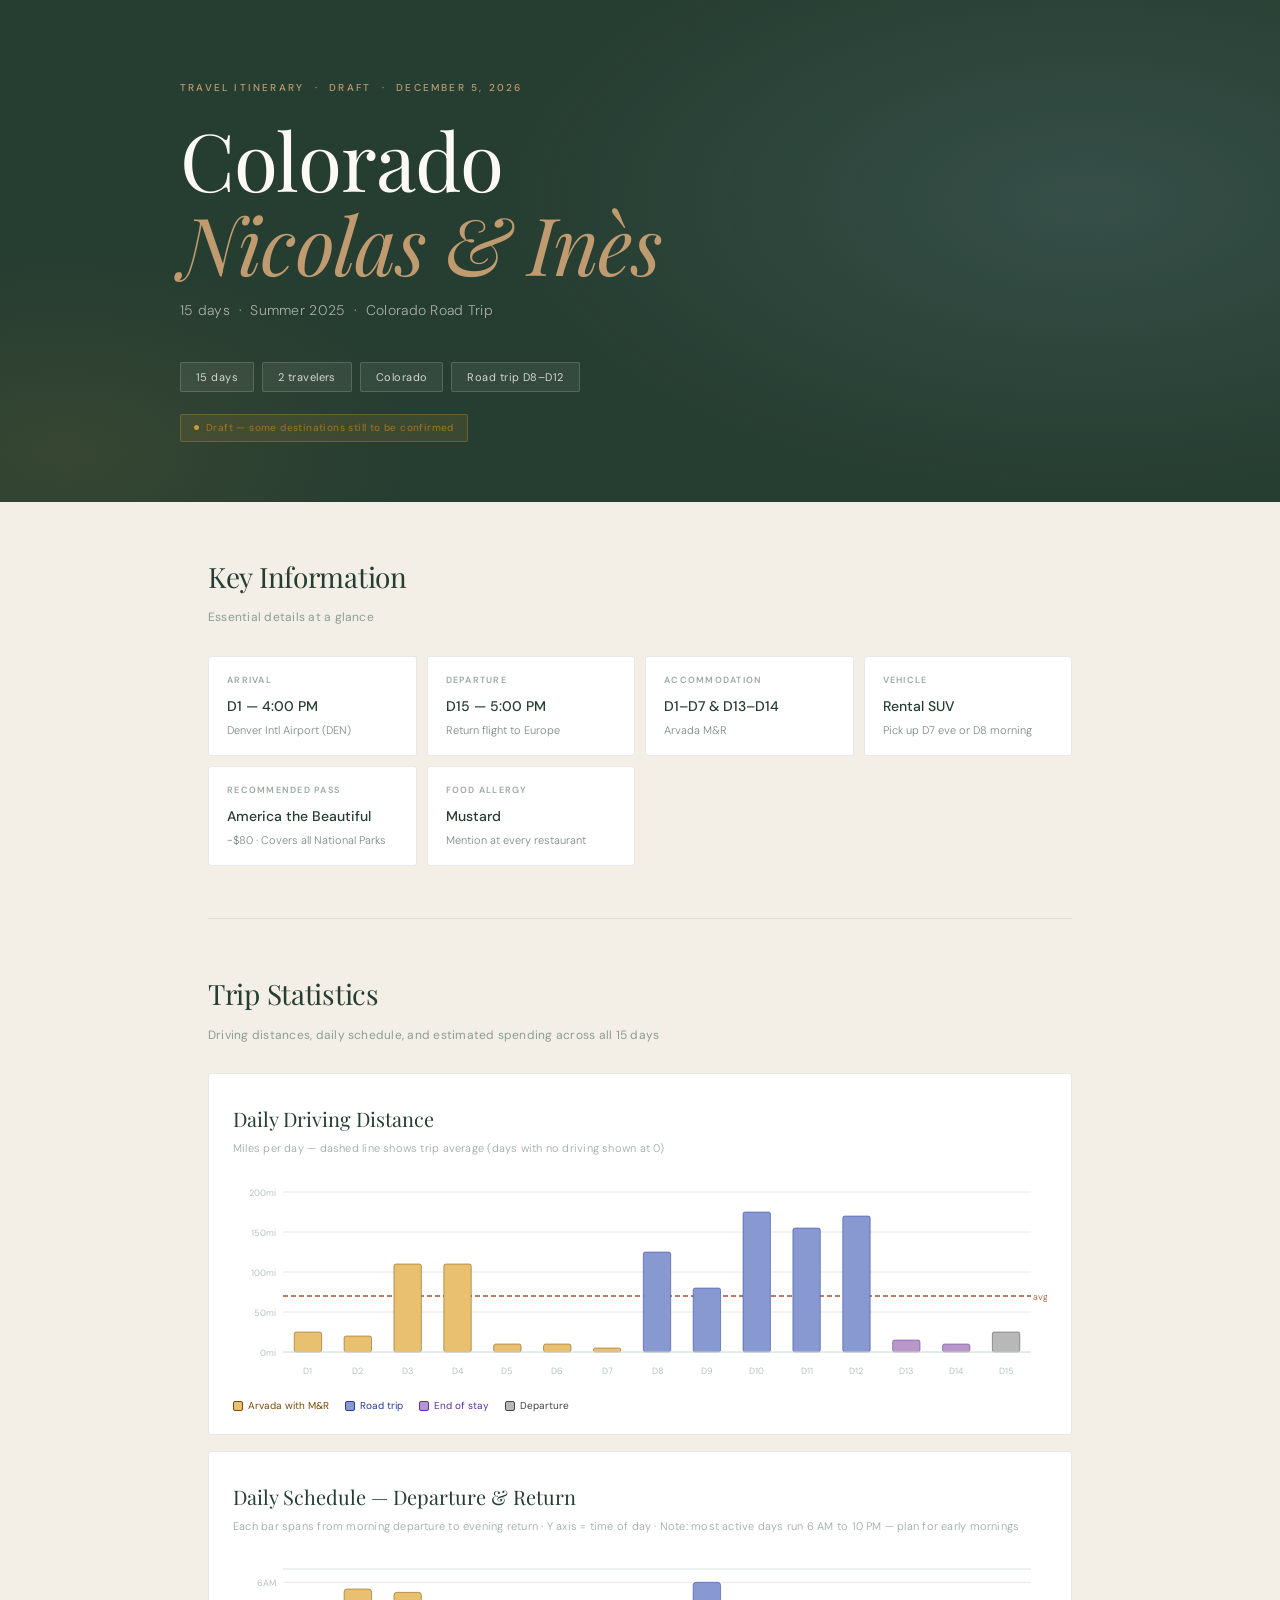
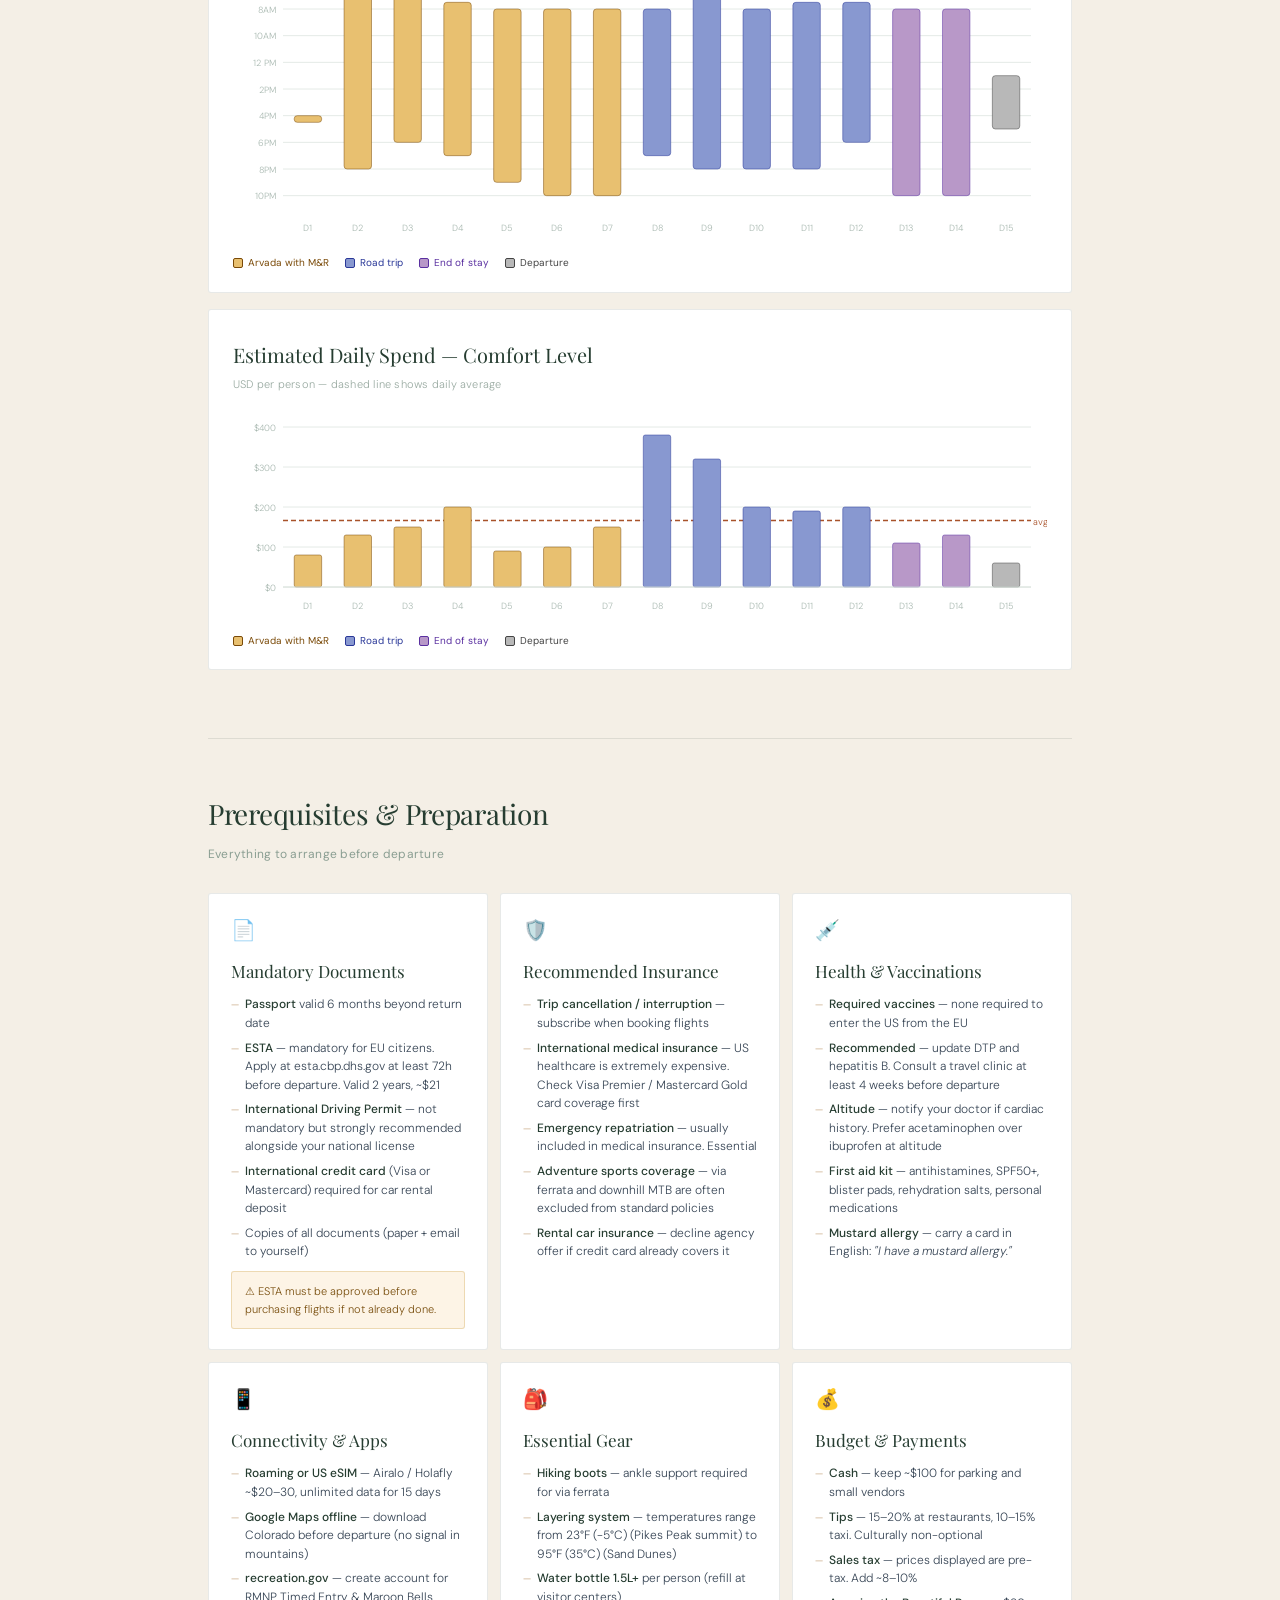
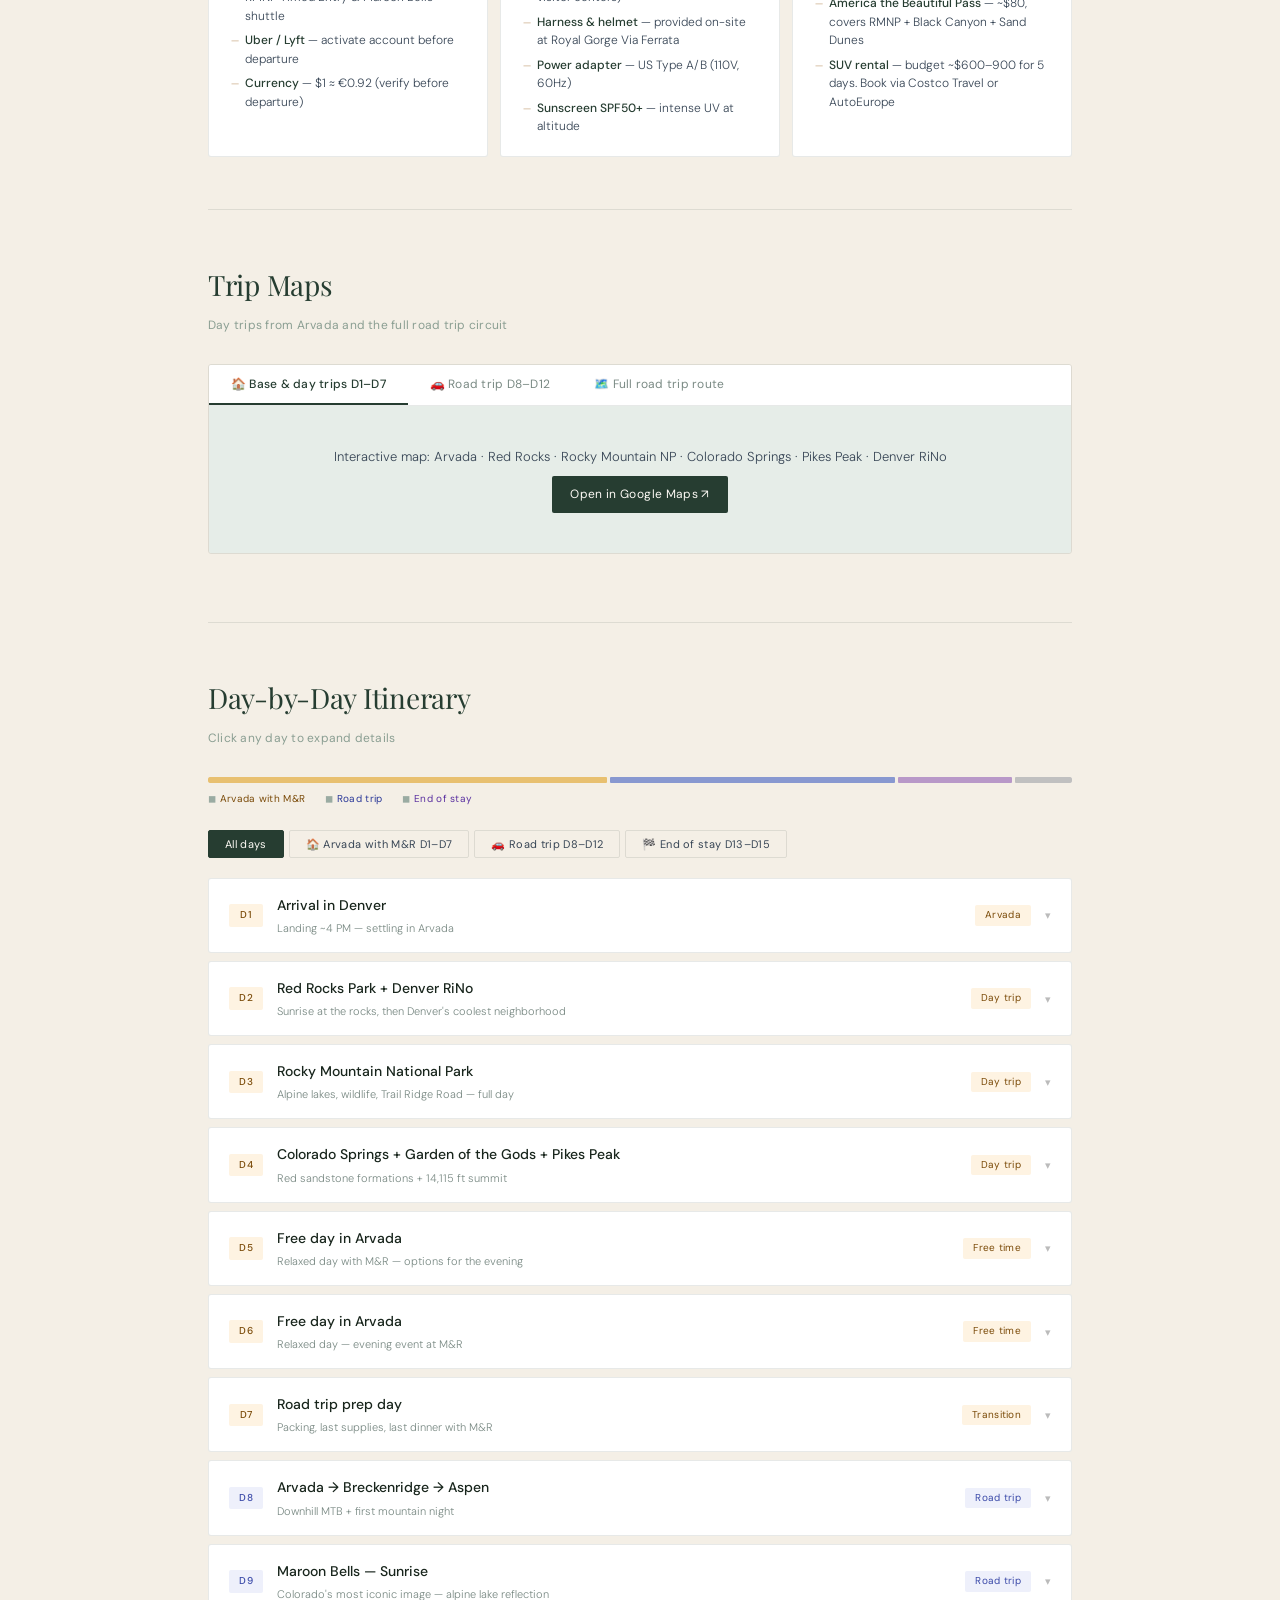
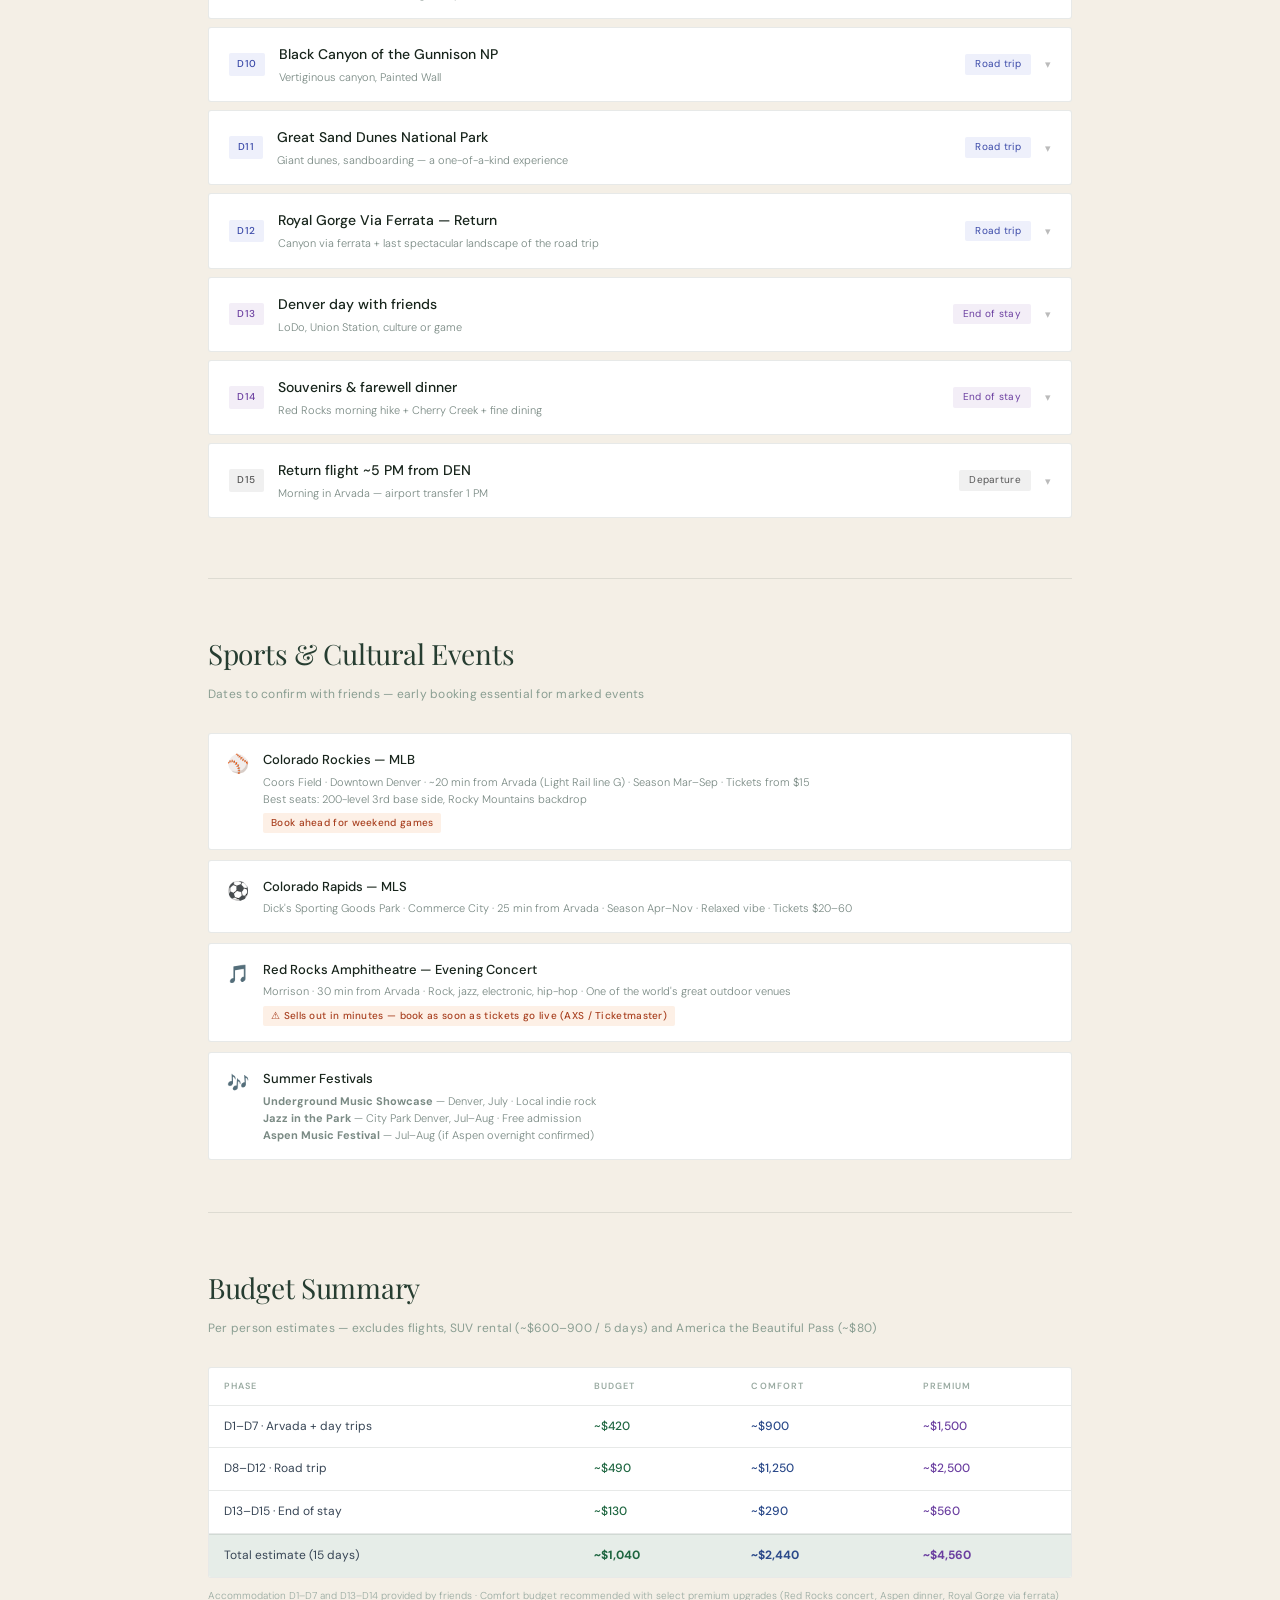
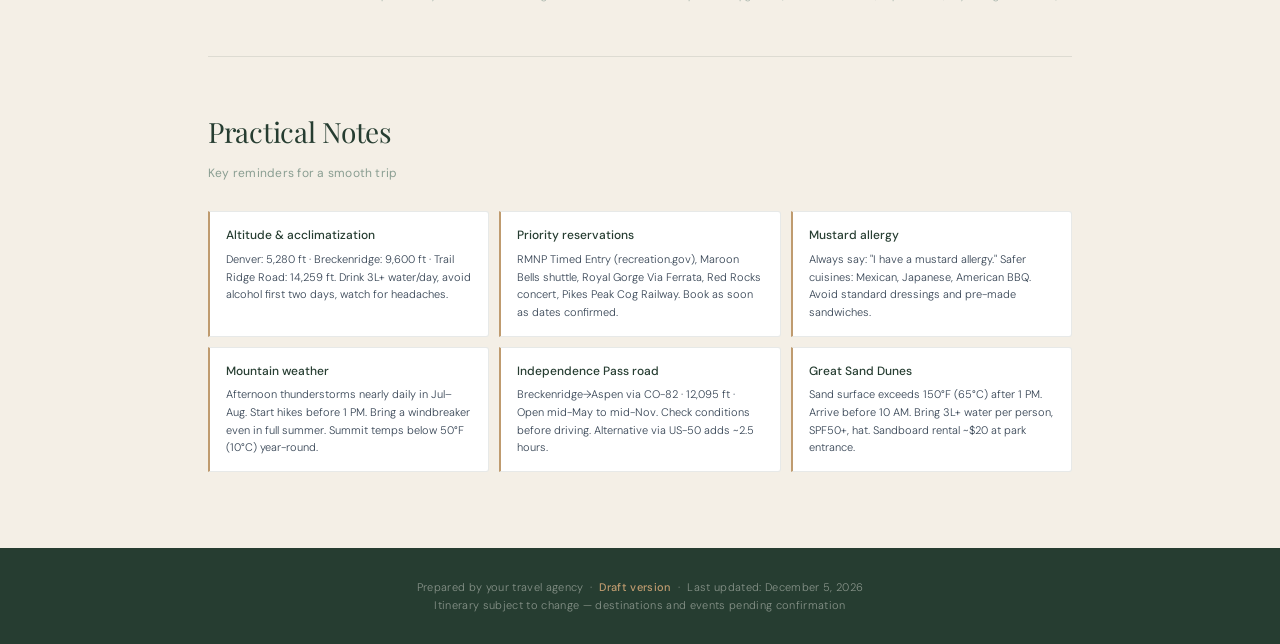
==== index.html @ 84cba931 "Add files via upload" ====
<!DOCTYPE html>
<html lang="en">
<head>
<meta charset="UTF-8">
<meta name="viewport" content="width=device-width, initial-scale=1.0">
<title>Colorado — Nicolas & Inès · Summer 2025</title>
<link href="https://fonts.googleapis.com/css2?family=Playfair+Display:ital,wght@0,400;0,600;1,400&family=DM+Sans:wght@300;400;500&display=swap" rel="stylesheet">
<style>
:root{
  --sand:#F4EFE6; --clay:#BF9B6F; --rust:#A8522A; --pine:#263D31;
  --pine-light:#3A5C4A; --slate:#374555; --snow:#FDFAF5; --ink:#18251C;
  --mist:#E6EDE8; --gold:#C8983A; --card:#FFFFFF; --border:rgba(38,61,49,0.11);
  --font-display:'Playfair Display',serif;
  --font-body:'DM Sans',sans-serif;
}
*,*::before,*::after{box-sizing:border-box;margin:0;padding:0}
body{font-family:var(--font-body);background:var(--sand);color:var(--ink);font-size:15px;line-height:1.65;font-weight:300}

/* ── HERO ── */
.hero{background:var(--pine);color:var(--snow);padding:80px 40px 60px;position:relative;overflow:hidden}
.hero::before{content:'';position:absolute;inset:0;
  background:radial-gradient(ellipse 70% 90% at 85% 40%,rgba(143,180,200,.15) 0%,transparent 65%),
             radial-gradient(ellipse 50% 70% at 5% 90%,rgba(200,152,58,.10) 0%,transparent 55%)}
.hero-inner{position:relative;max-width:920px;margin:0 auto}
.hero-eyebrow{font-family:var(--font-body);font-size:10px;font-weight:500;letter-spacing:.22em;text-transform:uppercase;color:var(--clay);margin-bottom:20px}
.hero h1{font-family:var(--font-display);font-size:clamp(44px,7vw,80px);font-weight:300;line-height:1.05;margin-bottom:14px;letter-spacing:-.01em}
.hero h1 em{font-style:italic;color:var(--clay)}
.hero-sub{font-family:var(--font-body);font-size:14px;font-weight:300;color:rgba(253,250,245,.6);max-width:440px;margin-bottom:40px;letter-spacing:.02em}
.hero-chips{display:flex;flex-wrap:wrap;gap:8px}
.chip{background:rgba(253,250,245,.07);border:1px solid rgba(253,250,245,.16);color:rgba(253,250,245,.8);padding:5px 15px;border-radius:2px;font-size:11px;font-weight:400;letter-spacing:.04em}
.chip.accent{background:rgba(200,152,58,.2);border-color:rgba(200,152,58,.38);color:var(--gold)}
.status-badge{display:inline-flex;align-items:center;gap:7px;background:rgba(200,152,58,.13);border:1px solid rgba(200,152,58,.3);color:#9A7020;font-size:10px;padding:5px 13px;border-radius:2px;margin-top:22px;font-weight:500;letter-spacing:.04em}
.status-dot{width:5px;height:5px;border-radius:50%;background:var(--gold)}

/* ── LAYOUT ── */
.container{max-width:920px;margin:0 auto;padding:0 28px}
.section{padding:52px 0}
.section+.section{border-top:1px solid var(--border)}
.section-title{font-family:var(--font-display);font-size:28px;font-weight:400;color:var(--pine);margin-bottom:8px;letter-spacing:-.01em}
.section-lead{font-size:12px;font-weight:400;color:#8A9E92;margin-bottom:28px;letter-spacing:.02em}

/* ── KEY INFO ── */
.info-cards{display:grid;grid-template-columns:repeat(auto-fit,minmax(200px,1fr));gap:10px}
.ic{background:var(--card);border:1px solid var(--border);border-radius:3px;padding:16px 18px}
.ic-label{font-size:9px;font-weight:600;text-transform:uppercase;letter-spacing:.14em;color:#9AABA2;margin-bottom:7px}
.ic-val{font-size:14px;font-weight:500;color:var(--pine);font-family:var(--font-body)}
.ic-sub{font-size:11px;font-weight:300;color:#7A8A84;margin-top:3px}

/* ── CHART CARDS ── */
.chart-card{background:var(--card);border:1px solid var(--border);border-radius:3px;padding:28px 24px 20px;margin-bottom:16px}
.chart-title{font-family:var(--font-display);font-size:20px;font-weight:400;color:var(--pine);margin-bottom:4px}
.chart-sub{font-size:11px;font-weight:300;color:#9AABA2;margin-bottom:20px;letter-spacing:.02em}
.chart-wrap{width:100%;overflow:visible}
svg text{font-family:var(--font-body)}

/* ── PREREQS ── */
.prereq-grid{display:grid;grid-template-columns:repeat(auto-fit,minmax(260px,1fr));gap:12px}
.prereq-card{background:var(--card);border:1px solid var(--border);border-radius:3px;padding:20px 22px}
.prereq-icon{font-size:20px;margin-bottom:10px;display:block}
.prereq-title{font-family:var(--font-display);font-size:17px;font-weight:400;color:var(--pine);margin-bottom:10px}
.prereq-list{list-style:none;display:flex;flex-direction:column;gap:6px}
.prereq-list li{font-size:12px;font-weight:300;color:var(--slate);line-height:1.55;padding-left:14px;position:relative}
.prereq-list li::before{content:'—';position:absolute;left:0;color:var(--clay);font-size:10px;top:2px}
.prereq-list li strong{color:var(--pine);font-weight:500}
.prereq-alert{background:#FDF4E6;border:1px solid rgba(200,152,58,.3);border-radius:3px;padding:10px 13px;font-size:11px;font-weight:300;color:#7A5010;margin-top:10px}

/* ── MAP SECTION ── */
.map-tabs{display:flex;border-bottom:1px solid var(--border);background:var(--card)}
.map-tab{padding:11px 22px;font-size:12px;font-family:var(--font-body);font-weight:400;cursor:pointer;border:none;background:transparent;color:#7A8A84;border-bottom:2px solid transparent;transition:all .18s;letter-spacing:.02em}
.map-tab.active{color:var(--pine);font-weight:500;border-bottom-color:var(--pine)}
.map-section-wrap{border:1px solid var(--border);border-radius:3px;overflow:hidden}
.map-section-wrap iframe{width:100%;height:460px;border:0;display:block}
.map-fallback{padding:40px;text-align:center;background:var(--mist);font-size:13px;color:#8A9E92}
.map-btn{display:inline-flex;align-items:center;gap:7px;margin-top:14px;padding:9px 18px;background:var(--pine);color:var(--snow);border-radius:2px;font-size:12px;font-weight:400;text-decoration:none;font-family:var(--font-body);letter-spacing:.03em;transition:background .18s}
.map-btn:hover{background:var(--pine-light)}

/* ── TIMELINE STRIP ── */
.timeline-strip{display:flex;gap:3px;height:6px;border-radius:2px;overflow:hidden;margin-bottom:8px}
.ts-seg{height:100%;border-radius:1px}
.strip-legend{display:flex;gap:20px;font-size:10px;font-weight:400;color:#9AABA2;margin-bottom:22px;flex-wrap:wrap;letter-spacing:.03em}

/* ── PHASE FILTER TABS ── */
.phase-tabs{display:flex;gap:5px;flex-wrap:wrap;margin-bottom:20px}
.pt{padding:6px 16px;border-radius:2px;border:1px solid var(--border);background:transparent;color:var(--slate);font-size:11px;font-weight:400;font-family:var(--font-body);cursor:pointer;transition:all .18s;letter-spacing:.03em}
.pt:hover{background:var(--mist)}
.pt.active{background:var(--pine);color:var(--snow);border-color:var(--pine)}

/* ── DAY CARDS ── */
.day-card{background:var(--card);border:1px solid var(--border);border-radius:3px;margin-bottom:8px;overflow:hidden;transition:box-shadow .18s}
.day-card:hover{box-shadow:0 3px 18px rgba(38,61,49,.07)}
.day-header{display:flex;align-items:center;gap:14px;padding:15px 20px;cursor:pointer;user-select:none}
.day-num{min-width:34px;text-align:center;font-size:10px;font-weight:500;padding:3px 8px;border-radius:2px;letter-spacing:.05em;font-family:var(--font-body)}
.phase-arvada .day-num{background:#FEF3E2;color:#7A4A08}
.phase-rt .day-num{background:#EEF0FB;color:#3A49A8}
.phase-fin .day-num{background:#F3EEF7;color:#6B3FA0}
.phase-dep .day-num{background:#F0F0F0;color:#555}
.day-title-col{flex:1}
.day-title{font-size:14px;font-weight:500;color:var(--ink);font-family:var(--font-body)}
.day-subtitle{font-size:11px;font-weight:300;color:#7A8A84;margin-top:2px}
.day-tag{font-size:10px;font-weight:400;padding:2px 10px;border-radius:2px;white-space:nowrap;letter-spacing:.03em}
.phase-arvada .day-tag{background:#FEF3E2;color:#7A4A08}
.phase-rt .day-tag{background:#EEF0FB;color:#3A49A8}
.phase-fin .day-tag{background:#F3EEF7;color:#6B3FA0}
.phase-dep .day-tag{background:#F0F0F0;color:#555}
.chev{font-size:11px;color:#bbb;transition:transform .2s;flex-shrink:0}
.chev.open{transform:rotate(180deg)}
.day-body{display:none;padding:0 20px 20px}
.day-body.open{display:block}
.divider{height:1px;background:var(--border);margin-bottom:18px}
.slabel{font-size:9px;font-weight:600;text-transform:uppercase;letter-spacing:.14em;color:#9AABA2;margin:16px 0 7px}
.place-photo{width:100%;height:200px;object-fit:cover;border-radius:2px;margin-bottom:4px;display:block}
.photo-credit{font-size:10px;color:#b8c4bc;margin-bottom:14px;text-align:right;font-weight:300}
.tl{display:flex;flex-direction:column;gap:7px}
.tl-item{display:flex;gap:11px;align-items:flex-start}
.tl-time{font-size:11px;font-weight:400;color:#9AABA2;min-width:52px;padding-top:2px;font-variant-numeric:tabular-nums}
.tl-dot{width:5px;height:5px;border-radius:50%;background:var(--clay);margin-top:7px;flex-shrink:0}
.tl-text{font-size:13px;font-weight:300;color:var(--ink);line-height:1.55}
.magic{color:var(--rust);font-weight:500}
.info-block{background:var(--mist);border-radius:2px;padding:11px 14px;font-size:12px;font-weight:300;color:var(--slate);line-height:1.6}
.budget-grid{display:grid;grid-template-columns:repeat(3,1fr);gap:8px}
.bc{border-radius:2px;padding:9px 12px}
.bc .bl{font-size:9px;font-weight:600;text-transform:uppercase;letter-spacing:.1em;margin-bottom:4px}
.bc .ba{font-size:15px;font-weight:500;font-family:var(--font-body)}
.b-min{background:#EBF5ED;color:#1E6640}
.b-conf{background:#E8EEF8;color:#2B4A8A}
.b-prem{background:#F3EEF7;color:#6B3FA0}
.b-note{font-size:10px;font-weight:300;color:#9AABA2;margin-top:7px}
.map-btn-small{display:inline-flex;align-items:center;gap:6px;padding:6px 13px;background:var(--pine);color:var(--snow);border-radius:2px;font-size:11px;font-weight:400;text-decoration:none;font-family:var(--font-body);letter-spacing:.02em}

/* ── EVENTS ── */
.event-list{display:flex;flex-direction:column;gap:10px}
.ev{background:var(--card);border:1px solid var(--border);border-radius:3px;padding:15px 18px;display:flex;gap:14px}
.ev-icon{font-size:18px;flex-shrink:0;margin-top:1px}
.ev-title{font-size:13px;font-weight:500;color:var(--ink)}
.ev-detail{font-size:11px;font-weight:300;color:#7A8A84;margin-top:3px;line-height:1.55}
.ev-resa{display:inline-block;font-size:10px;background:#FDF0E6;color:#A84020;padding:2px 8px;border-radius:2px;margin-top:5px;font-weight:500;letter-spacing:.03em}

/* ── BUDGET TABLE ── */
.budget-table{width:100%;border-collapse:collapse}
.budget-table th,.budget-table td{padding:11px 15px;text-align:left;font-size:12px}
.budget-table th{font-weight:600;font-size:9px;text-transform:uppercase;letter-spacing:.12em;color:#9AABA2;border-bottom:1px solid var(--border)}
.budget-table tr+tr td{border-top:1px solid var(--border)}
.budget-table td:first-child{color:var(--slate);font-weight:400}
.bmin-cell{color:#1E6640;font-weight:500}
.bconf-cell{color:#2B4A8A;font-weight:500}
.bprem-cell{color:#6B3FA0;font-weight:500}
.total-row td{background:var(--mist);font-weight:500;border-top:2px solid var(--border)!important}

/* ── NOTES ── */
.note-grid{display:grid;grid-template-columns:repeat(auto-fit,minmax(240px,1fr));gap:10px}
.note-card{background:var(--card);border:1px solid var(--border);border-left:2px solid var(--clay);border-radius:0 3px 3px 0;padding:14px 16px}
.note-title{font-size:12px;font-weight:500;color:var(--pine);margin-bottom:5px;font-family:var(--font-body)}
.note-text{font-size:11px;font-weight:300;color:var(--slate);line-height:1.6}

/* ── FOOTER ── */
.footer{background:var(--pine);color:rgba(253,250,245,.45);text-align:center;padding:30px 24px;font-size:11px;font-weight:300;margin-top:24px;letter-spacing:.03em}
.footer strong{color:var(--clay);font-weight:500}

/* ── TOOLTIP ── */
.tt{position:fixed;background:var(--ink);color:var(--snow);font-size:11px;font-family:var(--font-body);font-weight:300;padding:6px 10px;border-radius:3px;pointer-events:none;opacity:0;transition:opacity .15s;z-index:999;max-width:200px;line-height:1.4}

@media(max-width:620px){
  .hero{padding:52px 20px 44px}
  .budget-grid{grid-template-columns:1fr 1fr}
  .day-tag{display:none}
  .hero h1{font-size:42px}
}
</style>
</head>
<body>
<div class="tt" id="tt"></div>

<!-- HERO -->
<div class="hero">
  <div class="hero-inner">
    <div class="hero-eyebrow">Travel Itinerary &nbsp;·&nbsp; Draft &nbsp;·&nbsp; <span id="today-date"></span></div>
    <h1>Colorado<br><em>Nicolas & Inès</em></h1>
    <div class="hero-sub">15 days &nbsp;·&nbsp; Summer 2025 &nbsp;·&nbsp; Colorado Road Trip</div>
    <div class="hero-chips">
      <span class="chip">15 days</span>
      <span class="chip">2 travelers</span>
      <span class="chip">Colorado</span>
      <span class="chip">Road trip D8–D12</span>
    </div>
    <div class="status-badge"><span class="status-dot"></span>Draft — some destinations still to be confirmed</div>
  </div>
</div>

<div class="container">

<!-- KEY INFO -->
<div class="section">
  <div class="section-title">Key Information</div>
  <div class="section-lead">Essential details at a glance</div>
  <div class="info-cards">
    <div class="ic"><div class="ic-label">Arrival</div><div class="ic-val">D1 — 4:00 PM</div><div class="ic-sub">Denver Intl Airport (DEN)</div></div>
    <div class="ic"><div class="ic-label">Departure</div><div class="ic-val">D15 — 5:00 PM</div><div class="ic-sub">Return flight to Europe</div></div>
    <div class="ic"><div class="ic-label">Accommodation</div><div class="ic-val">D1–D7 & D13–D14</div><div class="ic-sub">Arvada M&R</div></div>
    <div class="ic"><div class="ic-label">Vehicle</div><div class="ic-val">Rental SUV</div><div class="ic-sub">Pick up D7 eve or D8 morning</div></div>
    <div class="ic"><div class="ic-label">Recommended pass</div><div class="ic-val">America the Beautiful</div><div class="ic-sub">~$80 · Covers all National Parks</div></div>
    <div class="ic"><div class="ic-label">Food allergy</div><div class="ic-val">Mustard</div><div class="ic-sub">Mention at every restaurant</div></div>
  </div>
</div>

<!-- STATISTICS -->
<div class="section">
  <div class="section-title">Trip Statistics</div>
  <div class="section-lead">Driving distances, daily schedule, and estimated spending across all 15 days</div>

  <!-- Chart 1: Driving Distance -->
  <div class="chart-card">
    <div class="chart-title">Daily Driving Distance</div>
    <div class="chart-sub">Miles per day — dashed line shows trip average (days with no driving shown at 0)</div>
    <div class="chart-wrap"><svg id="svg-miles" width="100%" style="display:block"></svg></div>
  </div>

  <!-- Chart 2: Day Schedule (Gantt) -->
  <div class="chart-card">
    <div class="chart-title">Daily Schedule — Departure & Return</div>
    <div class="chart-sub">Each bar spans from morning departure to evening return · Y axis = time of day · Note: most active days run 6 AM to 10 PM — plan for early mornings</div>
    <div class="chart-wrap"><svg id="svg-times" width="100%" style="display:block"></svg></div>
  </div>

  <!-- Chart 3: Daily Budget -->
  <div class="chart-card">
    <div class="chart-title">Estimated Daily Spend — Comfort Level</div>
    <div class="chart-sub">USD per person — dashed line shows daily average</div>
    <div class="chart-wrap"><svg id="svg-budget" width="100%" style="display:block"></svg></div>
  </div>

</div>

<!-- PREREQUISITES -->
<div class="section">
  <div class="section-title">Prerequisites & Preparation</div>
  <div class="section-lead">Everything to arrange before departure</div>
  <div class="prereq-grid">
    <div class="prereq-card">
      <span class="prereq-icon">📄</span>
      <div class="prereq-title">Mandatory Documents</div>
      <ul class="prereq-list">
        <li><strong>Passport</strong> valid 6 months beyond return date</li>
        <li><strong>ESTA</strong> — mandatory for EU citizens. Apply at esta.cbp.dhs.gov at least 72h before departure. Valid 2 years, ~$21</li>
        <li><strong>International Driving Permit</strong> — not mandatory but strongly recommended alongside your national license</li>
        <li><strong>International credit card</strong> (Visa or Mastercard) required for car rental deposit</li>
        <li>Copies of all documents (paper + email to yourself)</li>
      </ul>
      <div class="prereq-alert">⚠ ESTA must be approved before purchasing flights if not already done.</div>
    </div>
    <div class="prereq-card">
      <span class="prereq-icon">🛡️</span>
      <div class="prereq-title">Recommended Insurance</div>
      <ul class="prereq-list">
        <li><strong>Trip cancellation / interruption</strong> — subscribe when booking flights</li>
        <li><strong>International medical insurance</strong> — US healthcare is extremely expensive. Check Visa Premier / Mastercard Gold card coverage first</li>
        <li><strong>Emergency repatriation</strong> — usually included in medical insurance. Essential</li>
        <li><strong>Adventure sports coverage</strong> — via ferrata and downhill MTB are often excluded from standard policies</li>
        <li><strong>Rental car insurance</strong> — decline agency offer if credit card already covers it</li>
      </ul>
    </div>
    <div class="prereq-card">
      <span class="prereq-icon">💉</span>
      <div class="prereq-title">Health & Vaccinations</div>
      <ul class="prereq-list">
        <li><strong>Required vaccines</strong> — none required to enter the US from the EU</li>
        <li><strong>Recommended</strong> — update DTP and hepatitis B. Consult a travel clinic at least 4 weeks before departure</li>
        <li><strong>Altitude</strong> — notify your doctor if cardiac history. Prefer acetaminophen over ibuprofen at altitude</li>
        <li><strong>First aid kit</strong> — antihistamines, SPF50+, blister pads, rehydration salts, personal medications</li>
        <li><strong>Mustard allergy</strong> — carry a card in English: <em>"I have a mustard allergy."</em></li>
      </ul>
    </div>
    <div class="prereq-card">
      <span class="prereq-icon">📱</span>
      <div class="prereq-title">Connectivity & Apps</div>
      <ul class="prereq-list">
        <li><strong>Roaming or US eSIM</strong> — Airalo / Holafly ~$20–30, unlimited data for 15 days</li>
        <li><strong>Google Maps offline</strong> — download Colorado before departure (no signal in mountains)</li>
        <li><strong>recreation.gov</strong> — create account for RMNP Timed Entry & Maroon Bells shuttle</li>
        <li><strong>Uber / Lyft</strong> — activate account before departure</li>
        <li><strong>Currency</strong> — $1 ≈ €0.92 (verify before departure)</li>
      </ul>
    </div>
    <div class="prereq-card">
      <span class="prereq-icon">🎒</span>
      <div class="prereq-title">Essential Gear</div>
      <ul class="prereq-list">
        <li><strong>Hiking boots</strong> — ankle support required for via ferrata</li>
        <li><strong>Layering system</strong> — temperatures range from 23°F (-5°C) (Pikes Peak summit) to 95°F (35°C) (Sand Dunes)</li>
        <li><strong>Water bottle 1.5L+</strong> per person (refill at visitor centers)</li>
        <li><strong>Harness & helmet</strong> — provided on-site at Royal Gorge Via Ferrata</li>
        <li><strong>Power adapter</strong> — US Type A/B (110V, 60Hz)</li>
        <li><strong>Sunscreen SPF50+</strong> — intense UV at altitude</li>
      </ul>
    </div>
    <div class="prereq-card">
      <span class="prereq-icon">💰</span>
      <div class="prereq-title">Budget & Payments</div>
      <ul class="prereq-list">
        <li><strong>Cash</strong> — keep ~$100 for parking and small vendors</li>
        <li><strong>Tips</strong> — 15–20% at restaurants, 10–15% taxi. Culturally non-optional</li>
        <li><strong>Sales tax</strong> — prices displayed are pre-tax. Add ~8–10%</li>
        <li><strong>America the Beautiful Pass</strong> — ~$80, covers RMNP + Black Canyon + Sand Dunes</li>
        <li><strong>SUV rental</strong> — budget ~$600–900 for 5 days. Book via Costco Travel or AutoEurope</li>
      </ul>
    </div>
  </div>
</div>

<!-- MAPS -->
<div class="section">
  <div class="section-title">Trip Maps</div>
  <div class="section-lead">Day trips from Arvada and the full road trip circuit</div>
  <div class="map-section-wrap" style="margin-bottom:16px;">
    <div class="map-tabs">
      <button class="map-tab active" onclick="switchMap('ex',this)">🏠 Base & day trips D1–D7</button>
      <button class="map-tab" onclick="switchMap('rt',this)">🚗 Road trip D8–D12</button>
      <button class="map-tab" onclick="switchMap('full',this)">🗺️ Full road trip route</button>
    </div>
    <div id="map-ex">
      <div class="map-fallback">
        <p style="margin-bottom:8px;font-size:13px;color:var(--slate)">Interactive map: Arvada · Red Rocks · Rocky Mountain NP · Colorado Springs · Pikes Peak · Denver RiNo</p>
        <a class="map-btn" style="margin-top:0" href="https://www.google.com/maps/dir/Arvada,+CO/Red+Rocks+Park+and+Amphitheatre,+Morrison,+CO/Rocky+Mountain+National+Park,+CO/Garden+of+the+Gods,+Colorado+Springs,+CO/Pikes+Peak,+CO/RiNo+Art+District,+Denver,+CO/@39.8,−105.5,9z" target="_blank" rel="noopener">Open in Google Maps ↗</a>
      </div>
    </div>
    <div id="map-rt" style="display:none;">
      <div class="map-fallback">
        <p style="margin-bottom:8px;font-size:13px;color:var(--slate)">Road trip circuit: Arvada → Breckenridge → Aspen (Maroon Bells) → Black Canyon (Montrose) → Great Sand Dunes (Alamosa) → Royal Gorge → Arvada</p>
        <a class="map-btn" style="margin-top:0" href="https://www.google.com/maps/dir/Arvada,+CO/Breckenridge,+CO/Aspen,+CO/Black+Canyon+of+the+Gunnison+National+Park,+CO/Great+Sand+Dunes+National+Park+and+Preserve,+CO/Royal+Gorge+Bridge+%26+Park,+Ca%C3%B1on+City,+CO/Arvada,+CO" target="_blank" rel="noopener">Open in Google Maps ↗</a>
      </div>
    </div>
    <div id="map-full" style="display:none;">
      <div class="map-fallback">
        <p style="margin-bottom:8px;font-size:13px;color:var(--slate)">Complete 15-day circuit: Arvada — Red Rocks — RMNP — Colorado Springs — Breckenridge — Aspen — Maroon Bells — Black Canyon — Great Sand Dunes — Royal Gorge — Arvada</p>
        <a class="map-btn" style="margin-top:0" href="https://www.google.com/maps/dir/Arvada,+CO/Breckenridge,+CO/Aspen,+CO/Black+Canyon+of+the+Gunnison+National+Park,+CO/Great+Sand+Dunes+National+Park+and+Preserve,+CO/Royal+Gorge+Bridge+%26+Park,+Ca%C3%B1on+City,+CO/Arvada,+CO" target="_blank" rel="noopener">Open full route in Google Maps ↗</a>
      </div>
    </div>
  </div>
</div>

<!-- DAY BY DAY -->
<div class="section">
  <div class="section-title">Day-by-Day Itinerary</div>
  <div class="section-lead">Click any day to expand details</div>
  <div class="timeline-strip">
    <div class="ts-seg" style="flex:7;background:#E8C070;"></div>
    <div class="ts-seg" style="flex:5;background:#8898D0;"></div>
    <div class="ts-seg" style="flex:2;background:#B898C8;"></div>
    <div class="ts-seg" style="flex:1;background:#C0C0C0;"></div>
  </div>
  <div class="strip-legend">
    <span>◼ <span style="color:#7A4A08;">Arvada with M&R</span></span>
    <span>◼ <span style="color:#2A3898;">Road trip</span></span>
    <span>◼ <span style="color:#5A30A0;">End of stay</span></span>
  </div>
  <div class="phase-tabs">
    <button class="pt active" onclick="filterDays('all',this)">All days</button>
    <button class="pt" onclick="filterDays('arvada',this)">🏠 Arvada with M&R D1–D7</button>
    <button class="pt" onclick="filterDays('rt',this)">🚗 Road trip D8–D12</button>
    <button class="pt" onclick="filterDays('fin',this)">🏁 End of stay D13–D15</button>
  </div>
  <div id="days-container"></div>
</div>

<!-- EVENTS -->
<div class="section">
  <div class="section-title">Sports & Cultural Events</div>
  <div class="section-lead">Dates to confirm with friends — early booking essential for marked events</div>
  <div class="event-list">
    <div class="ev"><div class="ev-icon">⚾</div><div><div class="ev-title">Colorado Rockies — MLB</div><div class="ev-detail">Coors Field · Downtown Denver · ~20 min from Arvada (Light Rail line G) · Season Mar–Sep · Tickets from $15<br>Best seats: 200-level 3rd base side, Rocky Mountains backdrop</div><span class="ev-resa">Book ahead for weekend games</span></div></div>
    <div class="ev"><div class="ev-icon">⚽</div><div><div class="ev-title">Colorado Rapids — MLS</div><div class="ev-detail">Dick's Sporting Goods Park · Commerce City · 25 min from Arvada · Season Apr–Nov · Relaxed vibe · Tickets $20–60</div></div></div>
    <div class="ev"><div class="ev-icon">🎵</div><div><div class="ev-title">Red Rocks Amphitheatre — Evening Concert</div><div class="ev-detail">Morrison · 30 min from Arvada · Rock, jazz, electronic, hip-hop · One of the world's great outdoor venues</div><span class="ev-resa">⚠ Sells out in minutes — book as soon as tickets go live (AXS / Ticketmaster)</span></div></div>
    <div class="ev"><div class="ev-icon">🎶</div><div><div class="ev-title">Summer Festivals</div><div class="ev-detail"><strong>Underground Music Showcase</strong> — Denver, July · Local indie rock<br><strong>Jazz in the Park</strong> — City Park Denver, Jul–Aug · Free admission<br><strong>Aspen Music Festival</strong> — Jul–Aug (if Aspen overnight confirmed)</div></div></div>
  </div>
</div>

<!-- BUDGET SUMMARY -->
<div class="section">
  <div class="section-title">Budget Summary</div>
  <div class="section-lead">Per person estimates — excludes flights, SUV rental (~$600–900 / 5 days) and America the Beautiful Pass (~$80)</div>
  <div style="background:var(--card);border:1px solid var(--border);border-radius:3px;overflow:hidden;">
    <table class="budget-table">
      <thead><tr><th>Phase</th><th>Budget</th><th>Comfort</th><th>Premium</th></tr></thead>
      <tbody>
        <tr><td>D1–D7 · Arvada + day trips</td><td class="bmin-cell">~$420</td><td class="bconf-cell">~$900</td><td class="bprem-cell">~$1,500</td></tr>
        <tr><td>D8–D12 · Road trip</td><td class="bmin-cell">~$490</td><td class="bconf-cell">~$1,250</td><td class="bprem-cell">~$2,500</td></tr>
        <tr><td>D13–D15 · End of stay</td><td class="bmin-cell">~$130</td><td class="bconf-cell">~$290</td><td class="bprem-cell">~$560</td></tr>
        <tr class="total-row"><td>Total estimate (15 days)</td><td class="bmin-cell"><strong>~$1,040</strong></td><td class="bconf-cell"><strong>~$2,440</strong></td><td class="bprem-cell"><strong>~$4,560</strong></td></tr>
      </tbody>
    </table>
  </div>
  <p style="font-size:10px;font-weight:300;color:#9AABA2;margin-top:10px;">Accommodation D1–D7 and D13–D14 provided by friends · Comfort budget recommended with select premium upgrades (Red Rocks concert, Aspen dinner, Royal Gorge via ferrata)</p>
</div>

<!-- PRACTICAL NOTES -->
<div class="section">
  <div class="section-title">Practical Notes</div>
  <div class="section-lead">Key reminders for a smooth trip</div>
  <div class="note-grid">
    <div class="note-card"><div class="note-title">Altitude & acclimatization</div><div class="note-text">Denver: 5,280 ft · Breckenridge: 9,600 ft · Trail Ridge Road: 14,259 ft. Drink 3L+ water/day, avoid alcohol first two days, watch for headaches.</div></div>
    <div class="note-card"><div class="note-title">Priority reservations</div><div class="note-text">RMNP Timed Entry (recreation.gov), Maroon Bells shuttle, Royal Gorge Via Ferrata, Red Rocks concert, Pikes Peak Cog Railway. Book as soon as dates confirmed.</div></div>
    <div class="note-card"><div class="note-title">Mustard allergy</div><div class="note-text">Always say: "I have a mustard allergy." Safer cuisines: Mexican, Japanese, American BBQ. Avoid standard dressings and pre-made sandwiches.</div></div>
    <div class="note-card"><div class="note-title">Mountain weather</div><div class="note-text">Afternoon thunderstorms nearly daily in Jul–Aug. Start hikes before 1 PM. Bring a windbreaker even in full summer. Summit temps below 50°F (10°C) year-round.</div></div>
    <div class="note-card"><div class="note-title">Independence Pass road</div><div class="note-text">Breckenridge→Aspen via CO-82 · 12,095 ft · Open mid-May to mid-Nov. Check conditions before driving. Alternative via US-50 adds ~2.5 hours.</div></note-text></div>
    <div class="note-card"><div class="note-title">Great Sand Dunes</div><div class="note-text">Sand surface exceeds 150°F (65°C) after 1 PM. Arrive before 10 AM. Bring 3L+ water per person, SPF50+, hat. Sandboard rental ~$20 at park entrance.</div></div>
  </div>
</div>

</div><!-- /container -->

<div class="footer">
  Prepared by your travel agency &nbsp;·&nbsp; <strong>Draft version</strong> &nbsp;·&nbsp; Last updated: <span id="footer-date"></span><br>
  Itinerary subject to change — destinations and events pending confirmation
</div>

<script>
// ── DATES ──
const now = new Date();
const ds = now.toLocaleDateString('en-US',{month:'long',day:'numeric',year:'numeric'});
document.getElementById('today-date').textContent = ds;
document.getElementById('footer-date').textContent = ds;

// ── MAP TABS ──
function switchMap(w,btn){
  document.querySelectorAll('.map-tab').forEach(b=>b.classList.remove('active'));
  btn.classList.add('active');
  document.getElementById('map-ex').style.display   = w==='ex'  ?'block':'none';
  document.getElementById('map-rt').style.display   = w==='rt'  ?'block':'none';
  document.getElementById('map-full').style.display = w==='full'?'block':'none';
}

// ── TOOLTIP ──
const tt = document.getElementById('tt');
function showTip(e,txt){tt.textContent=txt;tt.style.opacity='1';moveTip(e)}
function moveTip(e){tt.style.left=(e.clientX+14)+'px';tt.style.top=(e.clientY-34)+'px'}
function hideTip(){tt.style.opacity='0'}

// ── CHART DATA ──
const DAYS  = ['D1','D2','D3','D4','D5','D6','D7','D8','D9','D10','D11','D12','D13','D14','D15'];
const PHASE = ['arvada','arvada','arvada','arvada','arvada','arvada','arvada','rt','rt','rt','rt','rt','fin','fin','dep'];
const MILES = [25,20,110,110,10,10,5,125,80,175,155,170,15,10,25];
const MILES_TIP = ['Arrival + transfer','Red Rocks + RiNo Denver','Rocky Mountain NP','Colorado Springs + Pikes Peak','Local Denver','Local Arvada','SUV pickup, prep','Arvada→Breckenridge→Aspen','Maroon Bells, Aspen explore','Aspen→Black Canyon (Montrose)','Montrose→Great Sand Dunes','Sand Dunes→Royal Gorge→Arvada','Denver day','Cherry Creek + Red Rocks','Airport transfer'];
// Departure and return in decimal hours (null = no driving day)
const DEPART = [null,6.5,6.75,7.5,null,null,8,8,6,8,7.5,7.5,null,8,null];
const RETURN_ = [16,20,18,19,21,22,22,19,20,20,20,18,22,22,17];
const TIME_TIP = ['Arrival 4PM','Red Rocks 6:30AM → RiNo 8PM','RMNP depart 6:45AM → back 6PM','CO Springs 7:30AM → back 7PM','Flexible day','Flexible + evening concert','SUV pickup, packing','Depart 8AM → Aspen 7PM','Maroon Bells 6AM → Montrose 8PM','Black Canyon 8AM → Montrose 8PM','Sand Dunes 7:30AM → Alamosa 8PM','Royal Gorge 7:30AM → Arvada 6PM','Flexible Denver day','Red Rocks hike → farewell dinner','Morning free → airport 1PM'];
const BUDGET = [80,130,150,200,90,100,150,380,320,200,190,200,110,130,60];
const BUDGET_TIP = ['Arrival dinner + transfer','Red Rocks + RiNo meals + brewery','RMNP entry + meals','Garden of Gods + Via Ferrata + Pikes Peak','Denver optional activities','Concert + transport','SUV + supplies + dinner','Breckenridge MTB + Aspen hotel + meals','Maroon Bells + Aspen hotel + meals','Black Canyon + Montrose hotel + meals','Sand Dunes + Alamosa hotel + meals','Royal Gorge + transport back','Denver day activities + meals','Souvenirs + farewell dinner','Brunch + airport transfer'];

// ── PHASE COLORS ──
const PC = {arvada:'#E8C070',rt:'#8898D0',fin:'#B898C8',dep:'#B8B8B8'};
const PD = {arvada:'#7A4A08',rt:'#2A3898',fin:'#5A30A0',dep:'#444'};

// ── SVG CHART ENGINE ──
// Shared constants
const MARGIN = {top:14, right:16, bottom:36, left:50};

function getW(svgEl){ return svgEl.parentElement.clientWidth || 800; }

function dayX(i, W, n){
  const plotW = W - MARGIN.left - MARGIN.right;
  const step  = plotW / n;
  return MARGIN.left + step*i + step/2;
}

function drawGrid(svg, yTicks, yScale, W, H, fmt){
  const plotW = W - MARGIN.left - MARGIN.right;
  yTicks.forEach(v=>{
    const y = MARGIN.top + H - yScale(v);
    // gridline
    const line = document.createElementNS('http://www.w3.org/2000/svg','line');
    line.setAttribute('x1', MARGIN.left); line.setAttribute('x2', MARGIN.left + plotW);
    line.setAttribute('y1', y); line.setAttribute('y2', y);
    line.setAttribute('stroke','#E4EAE6'); line.setAttribute('stroke-width','1');
    svg.appendChild(line);
    // label
    const txt = document.createElementNS('http://www.w3.org/2000/svg','text');
    txt.setAttribute('x', MARGIN.left - 7);
    txt.setAttribute('y', y + 3.5);
    txt.setAttribute('text-anchor','end');
    txt.setAttribute('font-size','9');
    txt.setAttribute('fill','#A8B8B0');
    txt.textContent = fmt(v);
    svg.appendChild(txt);
  });
}

function drawDayLabels(svg, W, H){
  DAYS.forEach((d,i)=>{
    const x = dayX(i, W, DAYS.length);
    const txt = document.createElementNS('http://www.w3.org/2000/svg','text');
    txt.setAttribute('x', x);
    txt.setAttribute('y', MARGIN.top + H + 22);
    txt.setAttribute('text-anchor','middle');
    txt.setAttribute('font-size','9');
    txt.setAttribute('fill','#A8B8B0');
    txt.textContent = d;
    svg.appendChild(txt);
  });
}

// ── CHART 1: Bar chart (miles) ──
function buildMilesChart(){
  const svg = document.getElementById('svg-miles');
  const W   = getW(svg);
  const H   = 160;
  svg.setAttribute('height', H + MARGIN.top + MARGIN.bottom);
  svg.setAttribute('viewBox', `0 0 ${W} ${H + MARGIN.top + MARGIN.bottom}`);

  const maxV = Math.max(...MILES);
  const yMax = Math.ceil(maxV / 50) * 50;
  const scale = v => (v / yMax) * H;

  // Y ticks
  const yTicks = [];
  for(let v=0; v<=yMax; v+=50) yTicks.push(v);
  drawGrid(svg, yTicks, scale, W, H, v=>v+'mi');

  // Avg line
  const avg = Math.round(MILES.reduce((a,b)=>a+b,0)/MILES.length);
  const avgY = MARGIN.top + H - scale(avg);
  const avgLine = document.createElementNS('http://www.w3.org/2000/svg','line');
  avgLine.setAttribute('x1', MARGIN.left); avgLine.setAttribute('x2', W - MARGIN.right);
  avgLine.setAttribute('y1', avgY); avgLine.setAttribute('y2', avgY);
  avgLine.setAttribute('stroke','#A8522A'); avgLine.setAttribute('stroke-width','1.5');
  avgLine.setAttribute('stroke-dasharray','5,3');
  svg.appendChild(avgLine);
  const avgTxt = document.createElementNS('http://www.w3.org/2000/svg','text');
  avgTxt.setAttribute('x', W - MARGIN.right + 2); avgTxt.setAttribute('y', avgY + 4);
  avgTxt.setAttribute('font-size','9'); avgTxt.setAttribute('fill','#A8522A');
  avgTxt.textContent = 'avg '+avg+'mi';
  svg.appendChild(avgTxt);

  // Bars
  const step = (W - MARGIN.left - MARGIN.right) / MILES.length;
  const bw   = Math.max(8, step * 0.55);
  MILES.forEach((v,i)=>{
    const cx = dayX(i, W, MILES.length);
    const bh = Math.max(2, scale(v));
    const by = MARGIN.top + H - bh;
    const rect = document.createElementNS('http://www.w3.org/2000/svg','rect');
    rect.setAttribute('x', cx - bw/2); rect.setAttribute('y', by);
    rect.setAttribute('width', bw); rect.setAttribute('height', bh);
    rect.setAttribute('rx', '2');
    rect.setAttribute('fill', PC[PHASE[i]]);
    rect.setAttribute('stroke', PD[PHASE[i]]);
    rect.setAttribute('stroke-width','0.5');
    rect.style.cursor = 'default';
    rect.addEventListener('mouseenter', e=>showTip(e, `${DAYS[i]}: ${v} mi — ${MILES_TIP[i]}`));
    rect.addEventListener('mousemove',  e=>moveTip(e));
    rect.addEventListener('mouseleave', hideTip);
    svg.appendChild(rect);
  });

  // X axis baseline
  const base = document.createElementNS('http://www.w3.org/2000/svg','line');
  base.setAttribute('x1', MARGIN.left); base.setAttribute('x2', W - MARGIN.right);
  base.setAttribute('y1', MARGIN.top + H); base.setAttribute('y2', MARGIN.top + H);
  base.setAttribute('stroke','#D8E2DC'); base.setAttribute('stroke-width','1');
  svg.appendChild(base);

  drawDayLabels(svg, W, H);
}

// ── CHART 2: Gantt (departure–return) ──
function buildTimesChart(){
  const svg = document.getElementById('svg-times');
  const W   = getW(svg);
  const H   = 240;
  svg.setAttribute('height', H + MARGIN.top + MARGIN.bottom);
  svg.setAttribute('viewBox', `0 0 ${W} ${H + MARGIN.top + MARGIN.bottom}`);

  // Y axis: 5 AM (top) to 11 PM (bottom) — fits all departures (earliest 6AM) and returns (latest 10PM)
  const yMin = 5, yMax = 23, yRange = yMax - yMin;
  const timeScale = h => ((h - yMin) / yRange) * H;   // px from top

  // Y gridlines & labels every 2h
  const yTicks = [];
  for(let h=6; h<=22; h+=2) yTicks.push(h);
  yTicks.forEach(h=>{
    const y = MARGIN.top + timeScale(h);
    const line = document.createElementNS('http://www.w3.org/2000/svg','line');
    line.setAttribute('x1', MARGIN.left); line.setAttribute('x2', W - MARGIN.right);
    line.setAttribute('y1', y); line.setAttribute('y2', y);
    line.setAttribute('stroke','#E4EAE6'); line.setAttribute('stroke-width','1');
    svg.appendChild(line);
    const lbl = h === 12 ? '12 PM' : h < 12 ? h+'AM' : (h-12)+'PM';
    const txt = document.createElementNS('http://www.w3.org/2000/svg','text');
    txt.setAttribute('x', MARGIN.left - 7); txt.setAttribute('y', y + 3.5);
    txt.setAttribute('text-anchor','end'); txt.setAttribute('font-size','9');
    txt.setAttribute('fill','#A8B8B0');
    txt.textContent = lbl;
    svg.appendChild(txt);
  });

  // Bars (departure → return)
  const step = (W - MARGIN.left - MARGIN.right) / DAYS.length;
  const bw   = Math.max(8, step * 0.55);
  DAYS.forEach((d,i)=>{
    const cx  = dayX(i, W, DAYS.length);
    // determine effective departure
    let dep  = DEPART[i];
    let ret  = RETURN_[i];
    // D1: arrival only — show short bar at arrival time (16h)
    if(i===0){ dep=16; ret=16.5; }
    // D15: departure to airport at 13h, flight 17h
    if(i===14){ dep=13; ret=17; }

    const y1 = MARGIN.top + timeScale(dep || 8);
    const y2 = MARGIN.top + timeScale(ret);
    const bh = Math.max(4, y2-y1);

    const rect = document.createElementNS('http://www.w3.org/2000/svg','rect');
    rect.setAttribute('x', cx - bw/2); rect.setAttribute('y', y1);
    rect.setAttribute('width', bw); rect.setAttribute('height', bh);
    rect.setAttribute('rx','3');
    rect.setAttribute('fill', PC[PHASE[i]]);
    rect.setAttribute('stroke', PD[PHASE[i]]);
    rect.setAttribute('stroke-width','0.5');
    rect.style.cursor='default';
    rect.addEventListener('mouseenter',e=>showTip(e,`${DAYS[i]} — ${TIME_TIP[i]}`));
    rect.addEventListener('mousemove',e=>moveTip(e));
    rect.addEventListener('mouseleave',hideTip);
    svg.appendChild(rect);
  });

  // Baseline
  const base = document.createElementNS('http://www.w3.org/2000/svg','line');
  base.setAttribute('x1', MARGIN.left); base.setAttribute('x2', W - MARGIN.right);
  base.setAttribute('y1', MARGIN.top); base.setAttribute('y2', MARGIN.top);
  base.setAttribute('stroke','#D8E2DC'); base.setAttribute('stroke-width','1');
  svg.appendChild(base);

  drawDayLabels(svg, W, H);
}

// ── CHART 3: Budget bars ──
function buildBudgetChart(){
  const svg = document.getElementById('svg-budget');
  const W   = getW(svg);
  const H   = 160;
  svg.setAttribute('height', H + MARGIN.top + MARGIN.bottom);
  svg.setAttribute('viewBox', `0 0 ${W} ${H + MARGIN.top + MARGIN.bottom}`);

  const maxV = Math.max(...BUDGET);
  const yMax = Math.ceil(maxV / 100) * 100;
  const scale = v => (v / yMax) * H;

  const yTicks = [];
  for(let v=0; v<=yMax; v+=100) yTicks.push(v);
  drawGrid(svg, yTicks, scale, W, H, v=>'$'+v);

  // Avg
  const avg = Math.round(BUDGET.reduce((a,b)=>a+b,0)/BUDGET.length);
  const avgY = MARGIN.top + H - scale(avg);
  const avgLine = document.createElementNS('http://www.w3.org/2000/svg','line');
  avgLine.setAttribute('x1', MARGIN.left); avgLine.setAttribute('x2', W - MARGIN.right);
  avgLine.setAttribute('y1', avgY); avgLine.setAttribute('y2', avgY);
  avgLine.setAttribute('stroke','#A8522A'); avgLine.setAttribute('stroke-width','1.5');
  avgLine.setAttribute('stroke-dasharray','5,3');
  svg.appendChild(avgLine);
  const avgTxt = document.createElementNS('http://www.w3.org/2000/svg','text');
  avgTxt.setAttribute('x', W - MARGIN.right + 2); avgTxt.setAttribute('y', avgY + 4);
  avgTxt.setAttribute('font-size','9'); avgTxt.setAttribute('fill','#A8522A');
  avgTxt.textContent = 'avg $'+avg;
  svg.appendChild(avgTxt);

  const step = (W - MARGIN.left - MARGIN.right) / BUDGET.length;
  const bw   = Math.max(8, step * 0.55);
  BUDGET.forEach((v,i)=>{
    const cx = dayX(i, W, BUDGET.length);
    const bh = Math.max(2, scale(v));
    const by = MARGIN.top + H - bh;
    const rect = document.createElementNS('http://www.w3.org/2000/svg','rect');
    rect.setAttribute('x', cx - bw/2); rect.setAttribute('y', by);
    rect.setAttribute('width', bw); rect.setAttribute('height', bh);
    rect.setAttribute('rx','2');
    rect.setAttribute('fill', PC[PHASE[i]]);
    rect.setAttribute('stroke', PD[PHASE[i]]);
    rect.setAttribute('stroke-width','0.5');
    rect.style.cursor='default';
    rect.addEventListener('mouseenter',e=>showTip(e,`${DAYS[i]}: $${v} — ${BUDGET_TIP[i]}`));
    rect.addEventListener('mousemove',e=>moveTip(e));
    rect.addEventListener('mouseleave',hideTip);
    svg.appendChild(rect);
  });

  const base = document.createElementNS('http://www.w3.org/2000/svg','line');
  base.setAttribute('x1', MARGIN.left); base.setAttribute('x2', W - MARGIN.right);
  base.setAttribute('y1', MARGIN.top + H); base.setAttribute('y2', MARGIN.top + H);
  base.setAttribute('stroke','#D8E2DC'); base.setAttribute('stroke-width','1');
  svg.appendChild(base);

  drawDayLabels(svg, W, H);
}

// ── COLOR LEGEND (shared) ──
function appendLegend(svgId){
  const container = document.getElementById(svgId).parentElement;
  const leg = document.createElement('div');
  leg.style.cssText='display:flex;gap:16px;flex-wrap:wrap;margin-top:10px;';
  [['arvada','Arvada with M&R'],['rt','Road trip'],['fin','End of stay'],['dep','Departure']].forEach(([p,lbl])=>{
    const item = document.createElement('div');
    item.style.cssText=`display:flex;align-items:center;gap:5px;font-size:10px;color:${PD[p]};font-family:var(--font-body);font-weight:400`;
    item.innerHTML=`<span style="width:10px;height:10px;border-radius:2px;background:${PC[p]};border:1px solid ${PD[p]};flex-shrink:0;display:inline-block"></span>${lbl}`;
    leg.appendChild(item);
  });
  container.appendChild(leg);
}

window.addEventListener('load',()=>{
  buildMilesChart(); appendLegend('svg-miles');
  buildTimesChart(); appendLegend('svg-times');
  buildBudgetChart(); appendLegend('svg-budget');
});
window.addEventListener('resize',()=>{
  ['svg-miles','svg-times','svg-budget'].forEach(id=>{
    document.getElementById(id).innerHTML='';
    const leg = document.getElementById(id).parentElement.querySelector('div[style*="flex"]');
    if(leg) leg.remove();
  });
  buildMilesChart(); appendLegend('svg-miles');
  buildTimesChart(); appendLegend('svg-times');
  buildBudgetChart(); appendLegend('svg-budget');
});

// ── DAY CARDS DATA ──
const PHOTOS={
  D2:{url:'https://lh3.googleusercontent.com/place-photos/AL8-SNF-_3m1YZYwTNk_L1HzystuEpxEaFXbTUtXSsPgRkFWYl010BjqRehANi0SvCO5rOmgd_c19ymFWxeaBGpqeMgAnqDGDIF9atSdskocRbFySDwg_fb5UnSjHBVGFLXupS3M6ZYYxRPUPCcjiQ=s800-w800-h600',credit:'Red Rocks Amphitheatre'},
  D3:{url:'https://lh3.googleusercontent.com/place-photos/AL8-SNFyfsiYWB7g34empZGadXqdhTvGH3p9NKg1A3OcDmsqR9U800uwfdZONkzIRSJK5DDl4eqSgsKi9v8O6mgxBh_8h4NsRlt7LE9-ld60bB21nMC5mjVUwNTR01NFjz0epKydhYqgyRTFla7-wQ=s800-w800-h600',credit:'Rocky Mountain National Park'},
  D4:{url:'https://lh3.googleusercontent.com/place-photos/AL8-SNFp8Cb_M___iJB1n5oKbxOrIZvO6XH5oVuJwAsduhczkDIkpNzsGz9i8MVzNZGWCsagAUSegvXlPkKdmBFePh5NDgXaMZ6h1wmsWZfkTpLQU6xN4hVkKbO03i_CpjpfAQCHOwEwlZ6Ry551=s800-w800-h600',credit:'Garden of the Gods'},
  D5:{url:'https://lh3.googleusercontent.com/place-photos/AL8-SNGPjZTAmgDMTCh2Uh4zUBbEW9FEdG319eKpd_ZSq_CXxBXPswYUlsSSQDkHZpy9_k69V4WJGmw_9cv84kCZPvvksz0fxWl7tozIE6Bw171c9zNcbIZ_ZhPvVHn7d7oqNj_LjmWJ_z4Zjhoe=s800-w800-h600',credit:'Downtown Denver'},
  D6:{url:'https://lh3.googleusercontent.com/place-photos/AL8-SNESErL4e0sf2qsr014XbmbzZowC2fE5rbct7sSrOQxTMa-YPVrhBajH72bkm_u-uwpfbwfNkUpBw2bI6SH7ml9JDhDXO3wXOcOU3GJa2-YS3bXxXymk-flhClCc9o8mqvR1HNcM_DNw5w_ZwOc=s800-w800-h600',credit:'Red Rocks Amphitheatre'},
  D8:{url:'https://lh3.googleusercontent.com/place-photos/AL8-SNGs_by-zYS-eIThp3LFD45FkaL5YV5aGzoUVeJtX9af9qGQG-AD9yhhBpN_2IVFCBeoX_XOv8582_8LXgKobjut737d42a4GdfZt_jKkoVPRAXnXx3SYNcT-EG93yEw0pRRi1QFO68eereG=s800-w700-h367',credit:'Breckenridge'},
  D9:{url:'https://lh3.googleusercontent.com/place-photos/AL8-SNEmMJIP0wVaTaCYg7udDwh3VOE4aXk-sHx8jN1AO1TTWSXNOdBjB-GcZIXdFqjsoTOCmbmPuuoYlAPj_cAnv1wPfDEgrref4kv1WmXh9R1ua5Ba9RRECiAtMfVcvs8-ZKLwlRT7jAiUZfiOtA=s800-w800-h600',credit:'Maroon Bells'},
  D10:{url:'https://lh3.googleusercontent.com/place-photos/AL8-SNGxeiGMedZ18cHE3blg5yUFHXpe7Mdi564lOZXSQXoQPxDMmD-SrDJ2vmbchS2Q9nsyfkYGl3H1TnemZS0tSs4iyjLK0sFe7lGaUvIWQGMdsM2YaImWRVvPBJe3jxqmRozKzYCAQYwUTlwyOQ=s800-w800-h600',credit:'Black Canyon of the Gunnison NP'},
  D11:{url:'https://lh3.googleusercontent.com/place-photos/AL8-SNE9Zi7FwtoMDgfyAivOCVJIA14dTUiVaJ1H_2e6ZSG4nPLqfj1hTObt8XqHy8SXcs7ahoyDkLQjbdSbbrc9JQPO7meJ5zlIsIPq2CZtP8vWMN3JdGax19oxOvLgS8CJqXdqNrNNls1suAQ8xnQ=s800-w800-h600',credit:'Great Sand Dunes NP'},
  D12:{url:'https://lh3.googleusercontent.com/place-photos/AL8-SNEDT8j-rolc6Kf8RpH3j7Uo453dr41XhLt6pFapRHZoNGgyU-DpfaHnmvkd6JRuM14cFAoSf4RCMCY5mjwm-Fgk-RZlj2MPFaLYAH-2TQzfPW9Fujv_je3nUCZxD_ljyKqKBCPEPsHlC1Zd=s800-w800-h600',credit:'Royal Gorge Bridge'},
  D13:{url:'https://lh3.googleusercontent.com/place-photos/AL8-SNGRtmZarTUU-J4Ip6789J0bFm2Tj953BgsLxzphk4hlT4sMV_xJ2ly9va760znFt-FYzHWQ5B1Ykl6mL6woV-Es1fjiB4TJljhcD2X3b3pYWsYIwyX4j1Ny_Ehp8Fla3YZl8XQvb75ypauthQ=s800-w800-h600',credit:'Downtown Denver'},
  D14:{url:'https://lh3.googleusercontent.com/place-photos/AL8-SNF-_3m1YZYwTNk_L1HzystuEpxEaFXbTUtXSsPgRkFWYl010BjqRehANi0SvCO5rOmgd_c19ymFWxeaBGpqeMgAnqDGDIF9atSdskocRbFySDwg_fb5UnSjHBVGFLXupS3M6ZYYxRPUPCcjiQ=s800-w800-h600',credit:'Red Rocks Park'},
};
const MAP_LINKS={
  D2:'https://maps.google.com/?cid=8972268900862187181',
  D3:'https://maps.google.com/?cid=18025638007915053591',
  D4:'https://maps.google.com/?cid=354059590679096747',
  D5:'https://maps.google.com/?cid=15868884246367364344',
  D8:'https://maps.google.com/?cid=14628577093097438748',
  D9:'https://maps.google.com/?cid=3098353913372031943',
  D10:'https://maps.google.com/?cid=4553656623816346556',
  D11:'https://maps.google.com/?cid=3735614441309307865',
  D12:'https://maps.google.com/?cid=17334089684706978740',
};

const days=[
  {num:'D1',phase:'arvada',tag:'Arvada',title:'Arrival in Denver',subtitle:'Landing ~4 PM — settling in Arvada',
   hebergement:'Arvada M&R',
   activites:[{t:'4:00 PM',x:'Landing at Denver International Airport (DEN)'},{t:'5:00 PM',x:'Baggage claim + transfer to Arvada (~40 min)'},{t:'6:00 PM',x:'Pick up rental SUV (Denver airport or local agency on the way)'},{t:'7:00 PM',x:'Arrival at M&R :)'},{t:'Evening',x:'Dinner with M&R'}],
   tips:'',
   budget:{min:'~$50',conf:'~$80',prem:'~$100'},bn:'Transfer + SUV pickup + dinner'},
  {num:'D2',phase:'arvada',tag:'Day trip',title:'Red Rocks Park + Denver RiNo',subtitle:"Sunrise at the rocks, then Denver's coolest neighborhood",
   hebergement:'Arvada M&R',
   activites:[{t:'6:30 AM',x:"<span class='magic'>Red Rocks Park — arrive before dawn</span> (30 min from Arvada)"},{t:'8:30 AM',x:'Trading Post Trail hike (2 mi) — free, no ticket needed'},{t:'10:30 AM',x:'Back to Arvada'},{t:'2:00 PM',x:'Denver: RiNo Art District — murals, galleries, The Source Market Hall'},{t:'Evening',x:'Explore RiNo at your own pace — craft breweries, restaurants, street art all within walking distance'}],
   tips:'Red Rocks Park (no concert): open 24/7, free parking in the morning. Arrive 6:45 AM for golden light. Uber RiNo↔Arvada ~$20. RiNo has some of the best craft breweries in Denver — M&R will know the good spots.',
   budget:{min:'~$60',conf:'~$130',prem:'~$200'},bn:'Transport + meals + drinks'},
  {num:'D3',phase:'arvada',tag:'Day trip',title:'Rocky Mountain National Park',subtitle:'Alpine lakes, wildlife, Trail Ridge Road — full day',
   hebergement:'Return to Arvada — or hotel in Estes Park (The Stanley Hotel)',
   activites:[{t:'6:45 AM',x:'Early departure Arvada → RMNP Fall River Entrance (1h45)'},{t:'8:30 AM',x:"<span class='magic'>Bear Lake: Emerald Lake Trail</span> (3.5 mi, 700 ft gain) — glacial alpine lakes"},{t:'12:00 PM',x:'Picnic at altitude or lunch in Estes Park'},{t:'1:30 PM',x:'Trail Ridge Road — drive to 14,259 ft. Wildlife: elk, pikas, marmots'},{t:'4:00 PM',x:'Alpine Visitor Center at summit'},{t:'5:30 PM',x:'Return or overnight Estes Park'}],
   tips:'Timed Entry Permit required in summer (~$2, recreation.gov). America the Beautiful Pass (~$80) covers all NPs on this trip. Pack a warm layer for altitude.',
   budget:{min:'~$70',conf:'~$150',prem:'~$280'},bn:'Park entry + transport + meals'},
  {num:'D4',phase:'arvada',tag:'Day trip',title:'Colorado Springs + Garden of the Gods + Pikes Peak',subtitle:'Red sandstone formations + 14,115 ft summit',
   hebergement:'Return to Arvada',
   activites:[{t:'7:30 AM',x:'Depart Arvada → Colorado Springs (1h15 via I-25 S)'},{t:'9:00 AM',x:"<span class='magic'>Garden of the Gods</span> — red sandstone against Pikes Peak backdrop (free)"},{t:'11:00 AM',x:'Option: Royal Gorge Via Ferrata (30 min away) — aerial canyon traverse'},{t:'1:00 PM',x:'Lunch in Colorado Springs — The Rabbit Hole or Bristol Brewing'},{t:'2:30 PM',x:'Pikes Peak: drive up ($20) or cog railway ($40, book ahead)'},{t:'5:30 PM',x:'Return to Arvada'}],
   tips:'Royal Gorge Via Ferrata: mandatory online booking (~$49–69), level B/C. Cog Railway: book well in advance. Summit is <50°F (<10°C) even in July.',
   budget:{min:'~$80',conf:'~$200',prem:'~$300'},bn:'Transport + activities + meals'},
  {num:'D5',phase:'arvada',tag:'Free time',title:'Free day in Arvada',subtitle:'Relaxed day with M&R — options for the evening',
   hebergement:'Arvada M&R',
   activites:[{t:'Morning',x:'Free time with friends'},{t:'Afternoon',x:'Option: Denver Art Museum, History Colorado Center, Union Station'},{t:'Evening',x:'Option A: Colorado Rockies MLB (Coors Field) or Colorado Rapids MLS — confirm with M&R'},{t:'Evening',x:"Option B: <span class='magic'>Red Rocks Amphitheatre concert</span> — summer program (30 min from Arvada)"}],
   tips:'Coors Field: accessible by Light Rail from Arvada (Line G, ~30 min). Red Rocks concerts sell out fast — book on AXS/Ticketmaster as soon as on sale. Shuttle from Morrison recommended. Bring blankets for the concert.',
   budget:{min:'~$40',conf:'~$100',prem:'~$200'},bn:'Depending on activities'},
  {num:'D6',phase:'arvada',tag:'Free time',title:'Free day in Arvada',subtitle:'Relaxed day — evening event at M&R',
   hebergement:'Arvada M&R',
   activites:[{t:'Morning',x:'Free time with friends'},{t:'Afternoon',x:'Option: cycling South Platte Trail (Denver) or Ralston Creek Trail (Arvada)'},{t:'Evening',x:'Event at M&R'}],
   tips:"A quieter day before the road trip prep. Good opportunity for laundry, packing research, and recharging.",
   budget:{min:'~$20',conf:'~$50',prem:'~$80'},bn:'Local activities only'},
  {num:'D7',phase:'arvada',tag:'Transition',title:'Road trip prep day',subtitle:'Packing, last supplies, last dinner with M&R',
   hebergement:'Arvada M&R',
   activites:[{t:'Morning',x:'Free time — last morning with M&R before hitting the road'},{t:'Afternoon',x:'Stock cooler, mountain snacks, water · pack bags · plan route · check Independence Pass conditions'},{t:'Evening',x:'Pre-trip dinner with M&R — BBQ or Colorado steakhouse'}],
   tips:'Fill up the SUV in Arvada before leaving (cheaper than mountain gas stations). Download offline maps for the full circuit. Buy America the Beautiful Pass here if not already done (~$80, covers all NPs).',
   budget:{min:'~$60',conf:'~$100',prem:'~$150'},bn:'Supplies + dinner'},
  {num:'D8',phase:'rt',tag:'Road trip',title:'Arvada → Breckenridge → Aspen',subtitle:'Downhill MTB + first mountain night',
   hebergement:'Aspen — Limelight Aspen ★★★★ (comfort) or Hotel Aspen',
   activites:[{t:'8:00 AM',x:'Optional Boulder stopover (45 min) — Flatirons, Pearl Street brunch'},{t:'10:00 AM',x:'Drive Arvada → Breckenridge (1h45 via I-70 W)'},{t:'11:00 AM',x:'Breckenridge Bike Park: downhill MTB, chairlift laps, jump lines (~$50–70/day)'},{t:'2:30 PM',x:"Lunch in Breck: Clint's Bakery or Crepes A La Cart"},{t:'4:00 PM',x:'Drive Breckenridge → Aspen (1h50 via CO-82 — Independence Pass 12,095 ft)'},{t:'6:30 PM',x:'Check in Aspen · dinner: Cache Cache or Prospect'}],
   tips:"Independence Pass: verify it's open before driving. Aspen: 3-hour free parking downtown.",
   budget:{min:'~$160',conf:'~$380',prem:'~$650'},bn:'MTB + Aspen accommodation + meals'},
  {num:'D9',phase:'rt',tag:'Road trip',title:'Maroon Bells — Sunrise',subtitle:"Colorado's most iconic image — alpine lake reflection",
   hebergement:'Aspen (2nd night) or drive toward Montrose',
   activites:[{t:'6:00 AM',x:"<span class='magic'>Maroon Bells shuttle at opening</span> (~$8) from Aspen Highlands. Golden morning light is irreplaceable"},{t:'7:00 AM',x:"<span class='magic'>Maroon Lake reflection</span> + Maroon Bells (14,009 ft & 14,019 ft). Crater Lake Trail (3 mi)"},{t:'10:00 AM',x:'Option: West Maroon Pass Trail (14 mi, advanced hikers)'},{t:'12:30 PM',x:'Return shuttle · lunch in Aspen'},{t:'3:00 PM',x:'Explore Aspen: galleries, boutiques'},{t:'5:30 PM',x:'Drive Aspen → Montrose (2h30 via CO-133 — Crystal Mill detour optional)'}],
   tips:'Shuttle: mandatory reservation at recreation.gov — sells out weeks ahead in Jul–Aug. CO-133 via Redstone: outstanding scenery.',
   budget:{min:'~$100',conf:'~$320',prem:'~$600'},bn:'Shuttle + accommodation + Aspen meals'},
  {num:'D10',phase:'rt',tag:'Road trip',title:'Black Canyon of the Gunnison NP',subtitle:'Vertiginous canyon, Painted Wall',
   hebergement:'Montrose — Hampton Inn (comfort) or South Rim campground',
   activites:[{t:'8:00 AM',x:'Drive Montrose → Black Canyon NP (1h)'},{t:'9:30 AM',x:'South Rim overlooks: Gunnison Point, Cross Fissures View'},{t:'10:30 AM',x:"<span class='magic'>Painted Wall View</span> — 2,250 ft cliff with pink pegmatite veins. Best in morning light"},{t:'11:30 AM',x:'Warner Point Nature Trail (2 mi) — canyon + San Juan Mountains panorama'},{t:'1:00 PM',x:'Picnic at canyon rim'},{t:'2:30 PM',x:'Option: Curecanti NRA — Blue Mesa Reservoir kayak (~$40)'},{t:'5:00 PM',x:'Return Montrose · dinner at The Brickhouse 700'}],
   tips:"Painted Wall: best in morning direct light. Blue Mesa: Colorado's largest reservoir, kayak rental available.",
   budget:{min:'~$80',conf:'~$200',prem:'~$320'},bn:'Park entry + accommodation + meals'},
  {num:'D11',phase:'rt',tag:'Road trip',title:'Great Sand Dunes National Park',subtitle:'Giant dunes, sandboarding — a one-of-a-kind experience',
   hebergement:'Alamosa — Hampton Inn or Great Sand Dunes campground',
   activites:[{t:'7:30 AM',x:'Drive Montrose → Great Sand Dunes NP (2h30 via US-285 S)'},{t:'10:00 AM',x:'Arrive — rent sandboard (~$20) at park entrance'},{t:'10:30 AM',x:"<span class='magic'>Climb High Dune</span> (850 ft gain, ~2.5h round trip on loose sand)"},{t:'1:00 PM',x:'Sandboard the dunes — nowhere else on Earth'},{t:'2:30 PM',x:'Medano Creek: wade in the sand-surge flow (best May–July)'},{t:'5:30 PM',x:'Drive to Alamosa (~45 min) · dinner at San Luis Valley Brewing Co.'}],
   tips:'Arrive early: sand surface exceeds 150°F (65°C) after 1 PM. Bring 3L+ water, max sunscreen, hat.',
   budget:{min:'~$80',conf:'~$190',prem:'~$300'},bn:'Park entry + accommodation + meals'},
  {num:'D12',phase:'rt',tag:'Road trip',title:'Royal Gorge Via Ferrata — Return',subtitle:'Canyon via ferrata + last spectacular landscape of the road trip',
   hebergement:'Arvada M&R',
   activites:[{t:'7:30 AM',x:'Drive Alamosa → Royal Gorge (2h via US-285 N)'},{t:'9:30 AM',x:'Royal Gorge Bridge: suspension bridge 1,053 ft above canyon (~$30)'},{t:'10:30 AM',x:"<span class='magic'>Canyon Bridge Via Ferrata</span> (~3h, level B/C) — harness & helmet provided"},{t:'2:00 PM',x:'Lunch in Cañon City'},{t:'3:30 PM',x:'Drive back to Arvada (2h15 via US-50 E + I-25 N)'},{t:'6:00 PM',x:'Back in Arvada — reunion with friends'}],
   tips:'Via Ferrata: mandatory online booking (~$49–69). Check weather day before. Alt without climbing: bridge walk + zipline (~$30).',
   budget:{min:'~$90',conf:'~$200',prem:'~$300'},bn:'Royal Gorge + lunch + transport'},
  {num:'D13',phase:'fin',tag:'End of stay',title:'Denver day with friends',subtitle:'LoDo, Union Station, culture or game',
   hebergement:'Arvada M&R',
   activites:[{t:'Morning',x:'Rest after road trip'},{t:'Afternoon',x:'Denver: Union Station, Larimer Square, Denver Art Museum or History Colorado Center'},{t:'Evening',x:'Option: MLB Rockies or MLS Rapids — confirm with friends'}],
   tips:'Denver Art Museum: Libeskind architecture, outstanding Native American collection (~$22). Larimer Square: most vibrant historic street.',
   budget:{min:'~$50',conf:'~$110',prem:'~$200'},bn:'Activities only — accommodation covered'},
  {num:'D14',phase:'fin',tag:'End of stay',title:'Souvenirs & farewell dinner',subtitle:'Red Rocks morning hike + Cherry Creek + fine dining',
   hebergement:'Arvada M&R',
   activites:[{t:'Morning',x:'Red Rocks Park: free morning hike, sweeping Denver views'},{t:'Afternoon',x:'Cherry Creek Shopping District: quality souvenirs'},{t:'Evening',x:"<span class='magic'>Farewell dinner</span> — Elway's Cherry Creek (steakhouse) or Fruition Restaurant (seasonal local)"}],
   tips:"Elway's: reservation required. Fruition: chef-driven, adaptable to allergies — mention mustard when booking.",
   budget:{min:'~$60',conf:'~$130',prem:'~$280'},bn:'Souvenirs + meals — accommodation covered'},
  {num:'D15',phase:'dep',tag:'Departure',title:'Return flight ~5 PM from DEN',subtitle:'Morning in Arvada — airport transfer 1 PM',
   hebergement:'—',
   activites:[{t:'Morning',x:'Farewell brunch with friends in Arvada'},{t:'1:00 PM',x:'Depart for Denver International Airport (40–50 min)'},{t:'3:00 PM',x:'Check-in + security at DEN (allow 2h for international)'},{t:'5:00 PM',x:'Takeoff back to Europe'}],
   tips:'DEN is large — International Terminal B/C: allow 15–20 min from parking. Uber ~$45–55. Good Colorado bourbon selection at duty free.',
   budget:{min:'~$40',conf:'~$60',prem:'~$80'},bn:'Brunch + airport transfer'}
];

let openStates={};
function renderDays(list){
  const c=document.getElementById('days-container');
  c.innerHTML=list.map((d,i)=>{
    const photo=PHOTOS[d.num];
    const mapLink=MAP_LINKS[d.num];
    const photoHtml=photo?`<img class="place-photo" src="${photo.url}" alt="${photo.credit}" loading="lazy" onerror="this.style.display='none'"><div class="photo-credit">${photo.credit}</div>`:'';
    const mapHtml=mapLink?`<div class="slabel">Location</div><a class="map-btn-small" href="${mapLink}" target="_blank" rel="noopener">📍 View on Google Maps</a>`:'' ;
    return `<div class="day-card phase-${d.phase}">
      <div class="day-header" onclick="toggle(${i})">
        <span class="day-num">${d.num}</span>
        <div class="day-title-col"><div class="day-title">${d.title}</div><div class="day-subtitle">${d.subtitle}</div></div>
        <span class="day-tag">${d.tag}</span>
        <span class="chev" id="chev-${i}">▾</span>
      </div>
      <div class="day-body" id="body-${i}">
        <div class="divider"></div>
        ${photoHtml}
        <div class="slabel">Schedule</div>
        <div class="tl">${d.activites.map(a=>`<div class="tl-item"><span class="tl-time">${a.t}</span><span class="tl-dot"></span><span class="tl-text">${a.x}</span></div>`).join('')}</div>
        <div class="slabel">Accommodation</div>
        <div class="info-block">${d.hebergement}</div>
        <div class="slabel">Practical tips</div>
        <div class="info-block">${d.tips}</div>
        ${mapHtml}
        <div class="slabel">Estimated budget / person</div>
        <div class="budget-grid">
          <div class="bc b-min"><div class="bl">Budget</div><div class="ba">${d.budget.min}</div></div>
          <div class="bc b-conf"><div class="bl">Comfort</div><div class="ba">${d.budget.conf}</div></div>
          <div class="bc b-prem"><div class="bl">Premium</div><div class="ba">${d.budget.prem}</div></div>
        </div>
        <div class="b-note">${d.bn}</div>
      </div>
    </div>`;
  }).join('');
  openStates={};
}
function toggle(i){
  openStates[i]=!openStates[i];
  document.getElementById('body-'+i).classList.toggle('open',!!openStates[i]);
  document.getElementById('chev-'+i).classList.toggle('open',!!openStates[i]);
}
function filterDays(phase,btn){
  document.querySelectorAll('.pt').forEach(b=>b.classList.remove('active'));
  btn.classList.add('active');
  renderDays(phase==='all'?days:days.filter(d=>d.phase===phase));
}
renderDays(days);
</script>
</body>
</html>
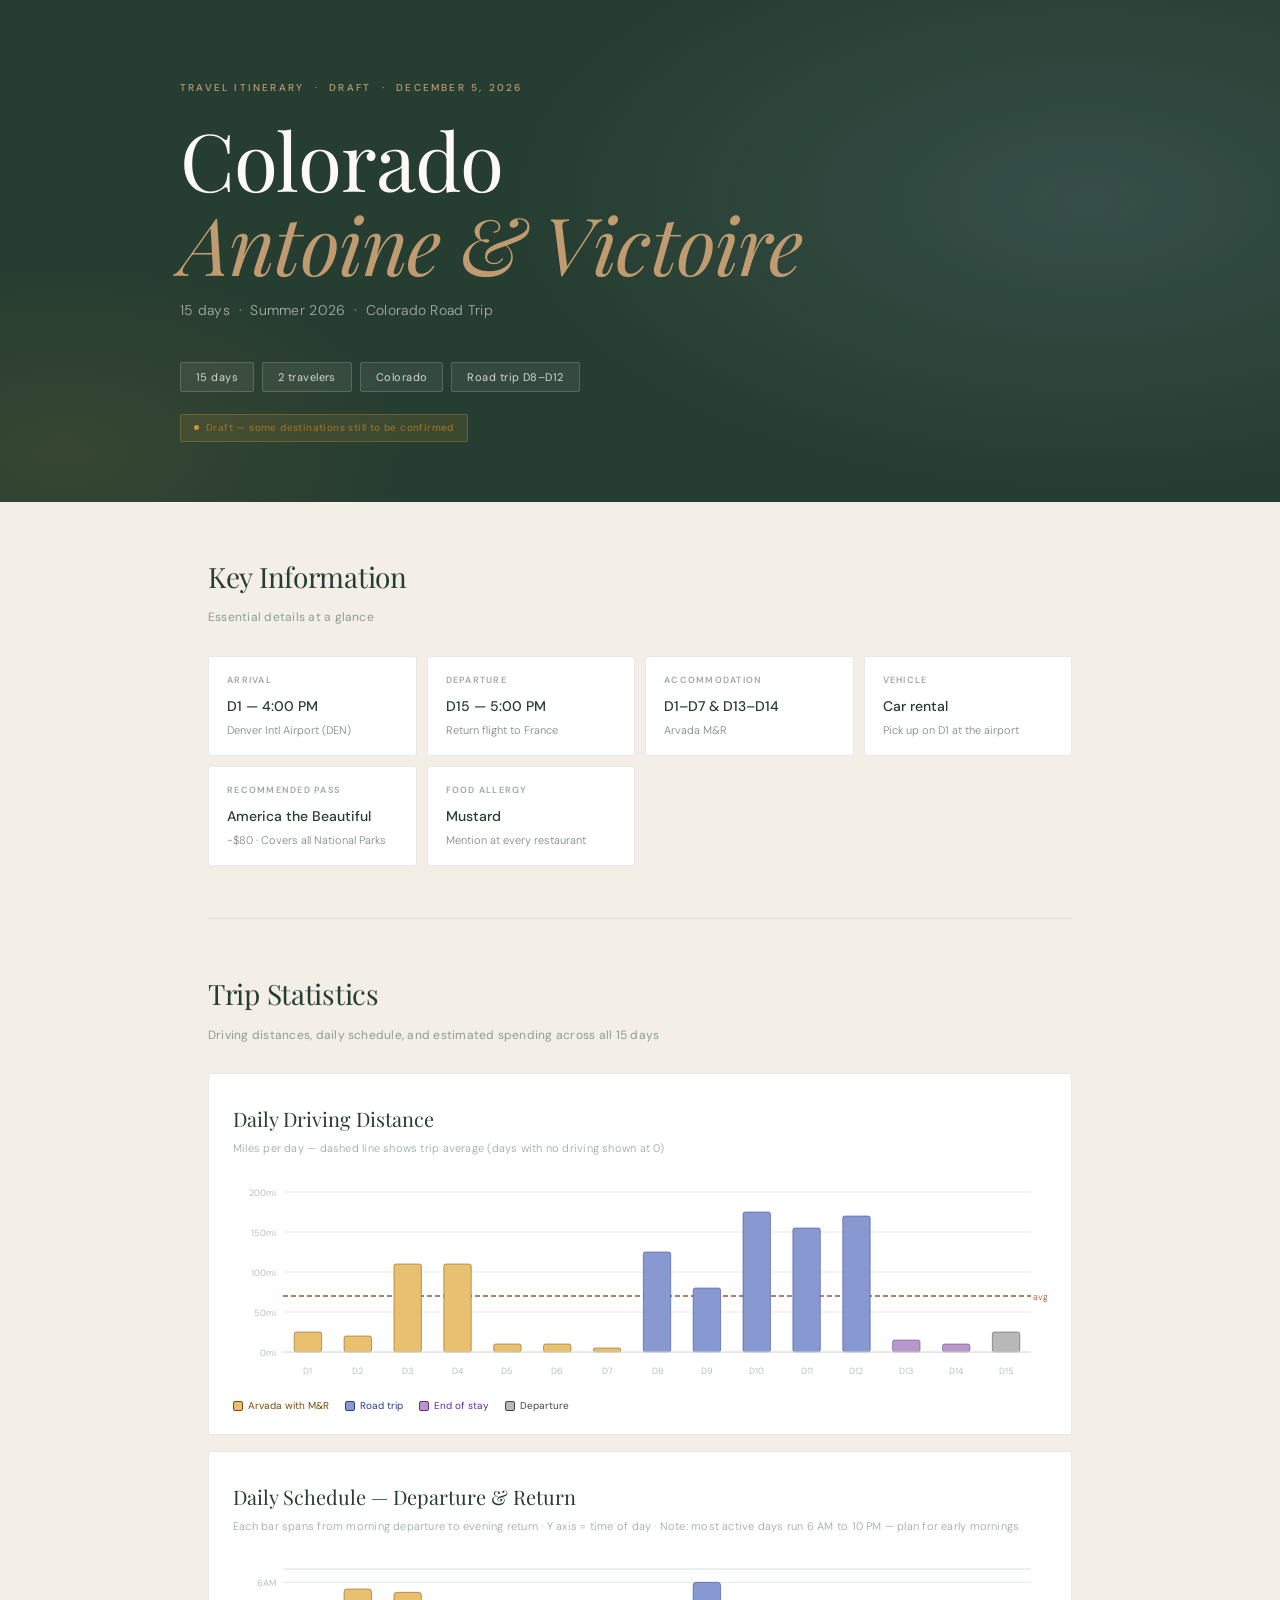
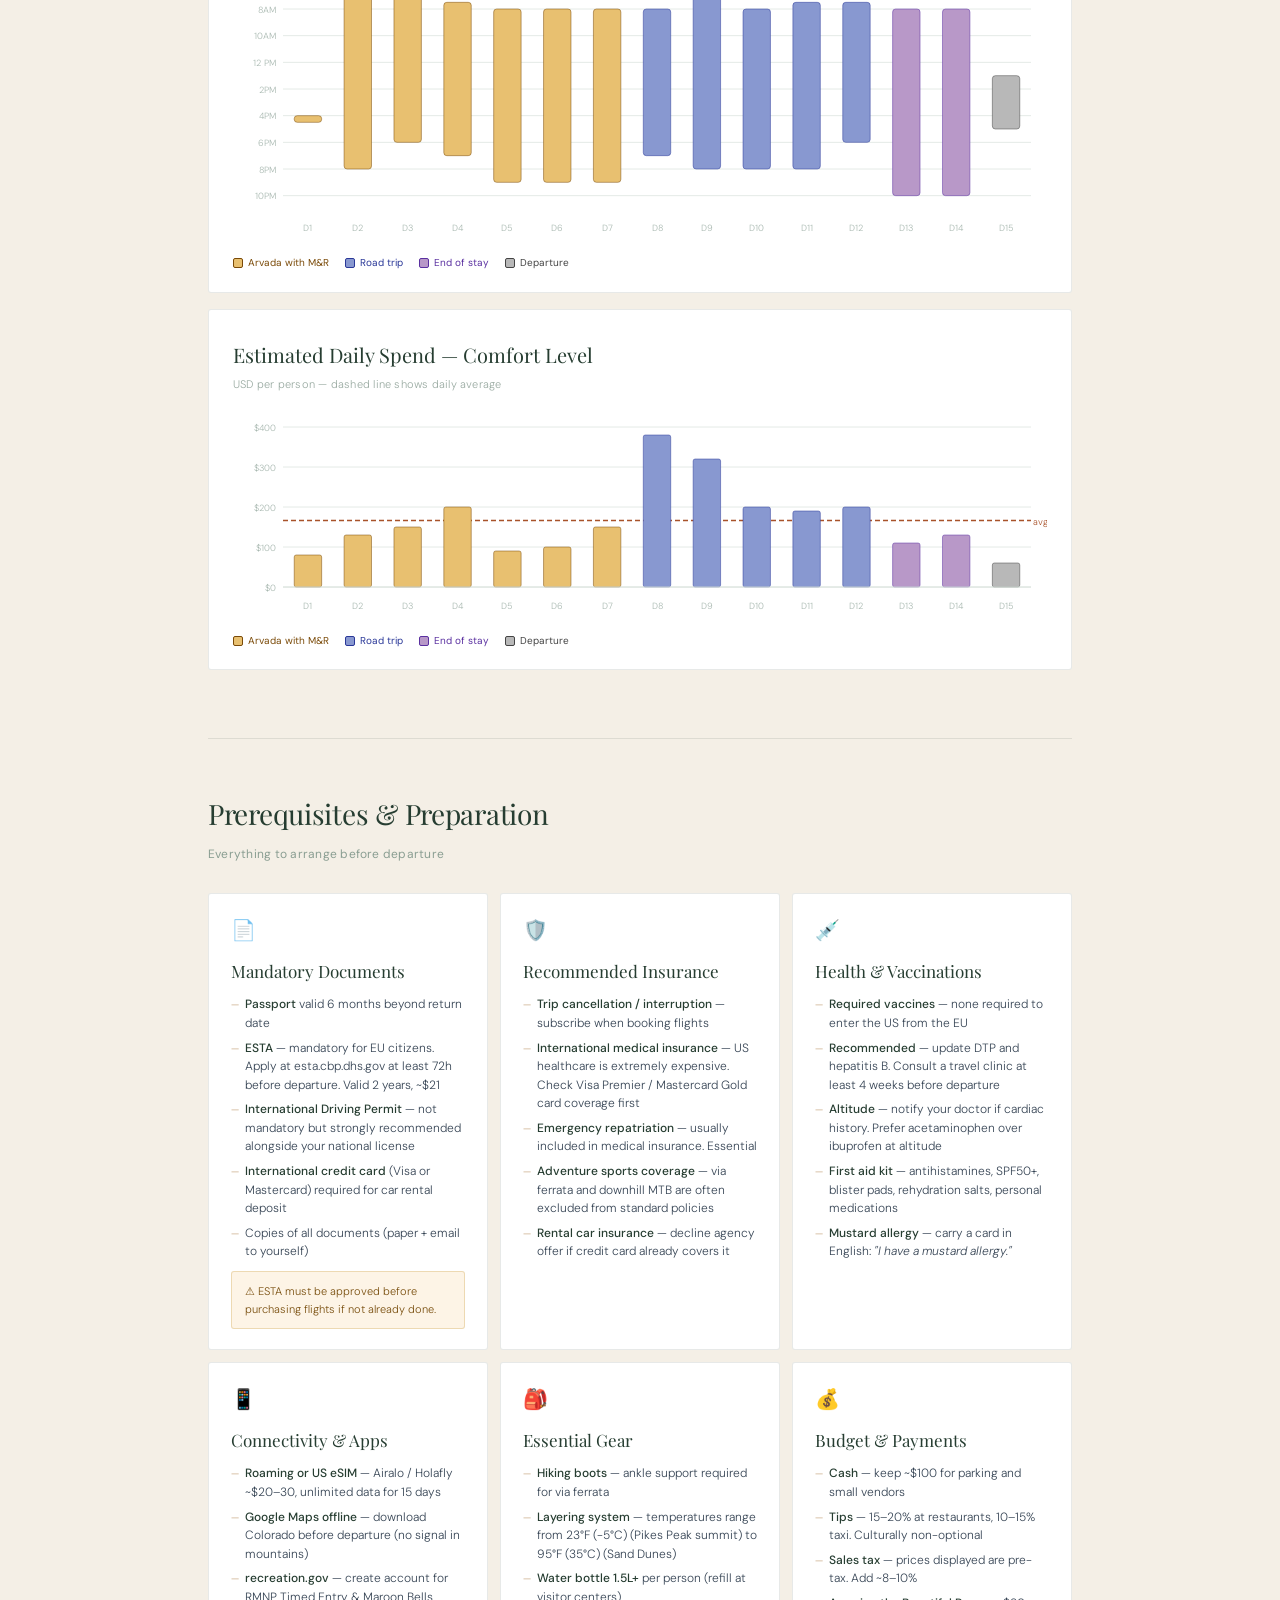
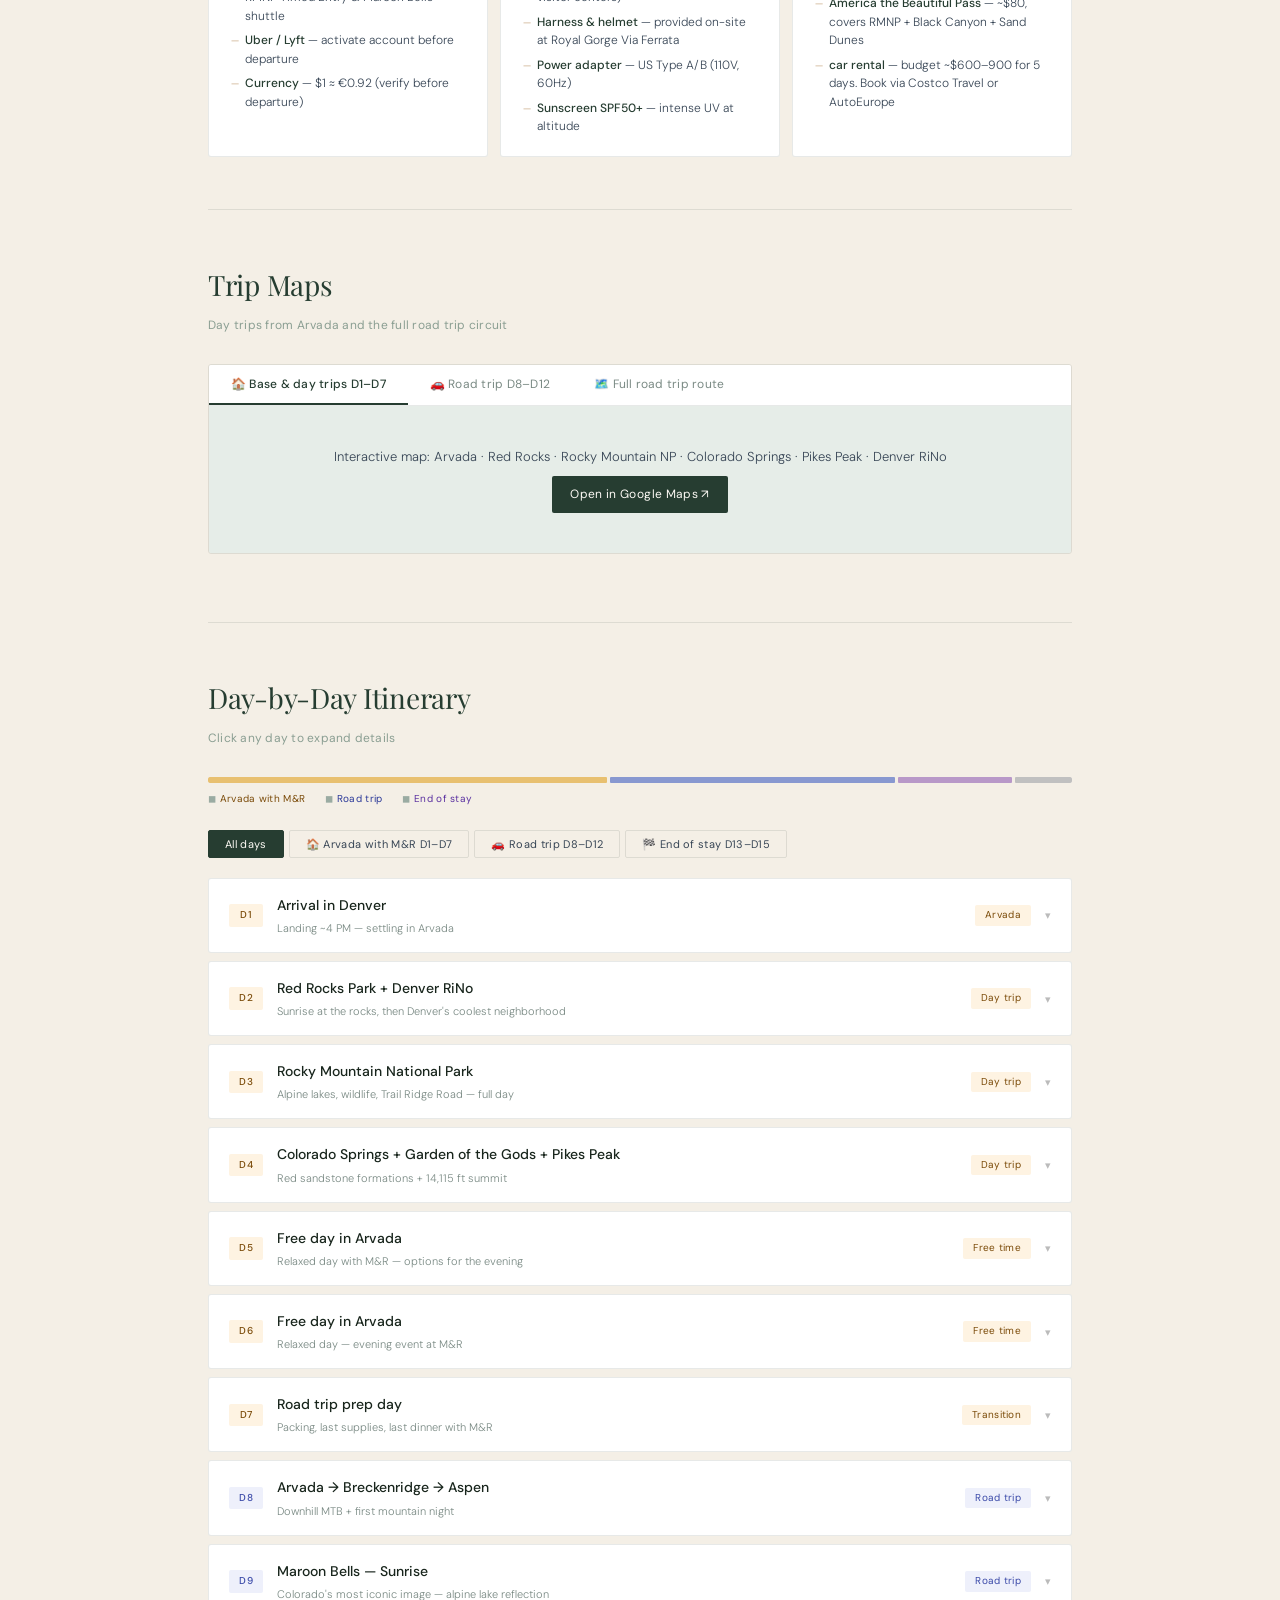
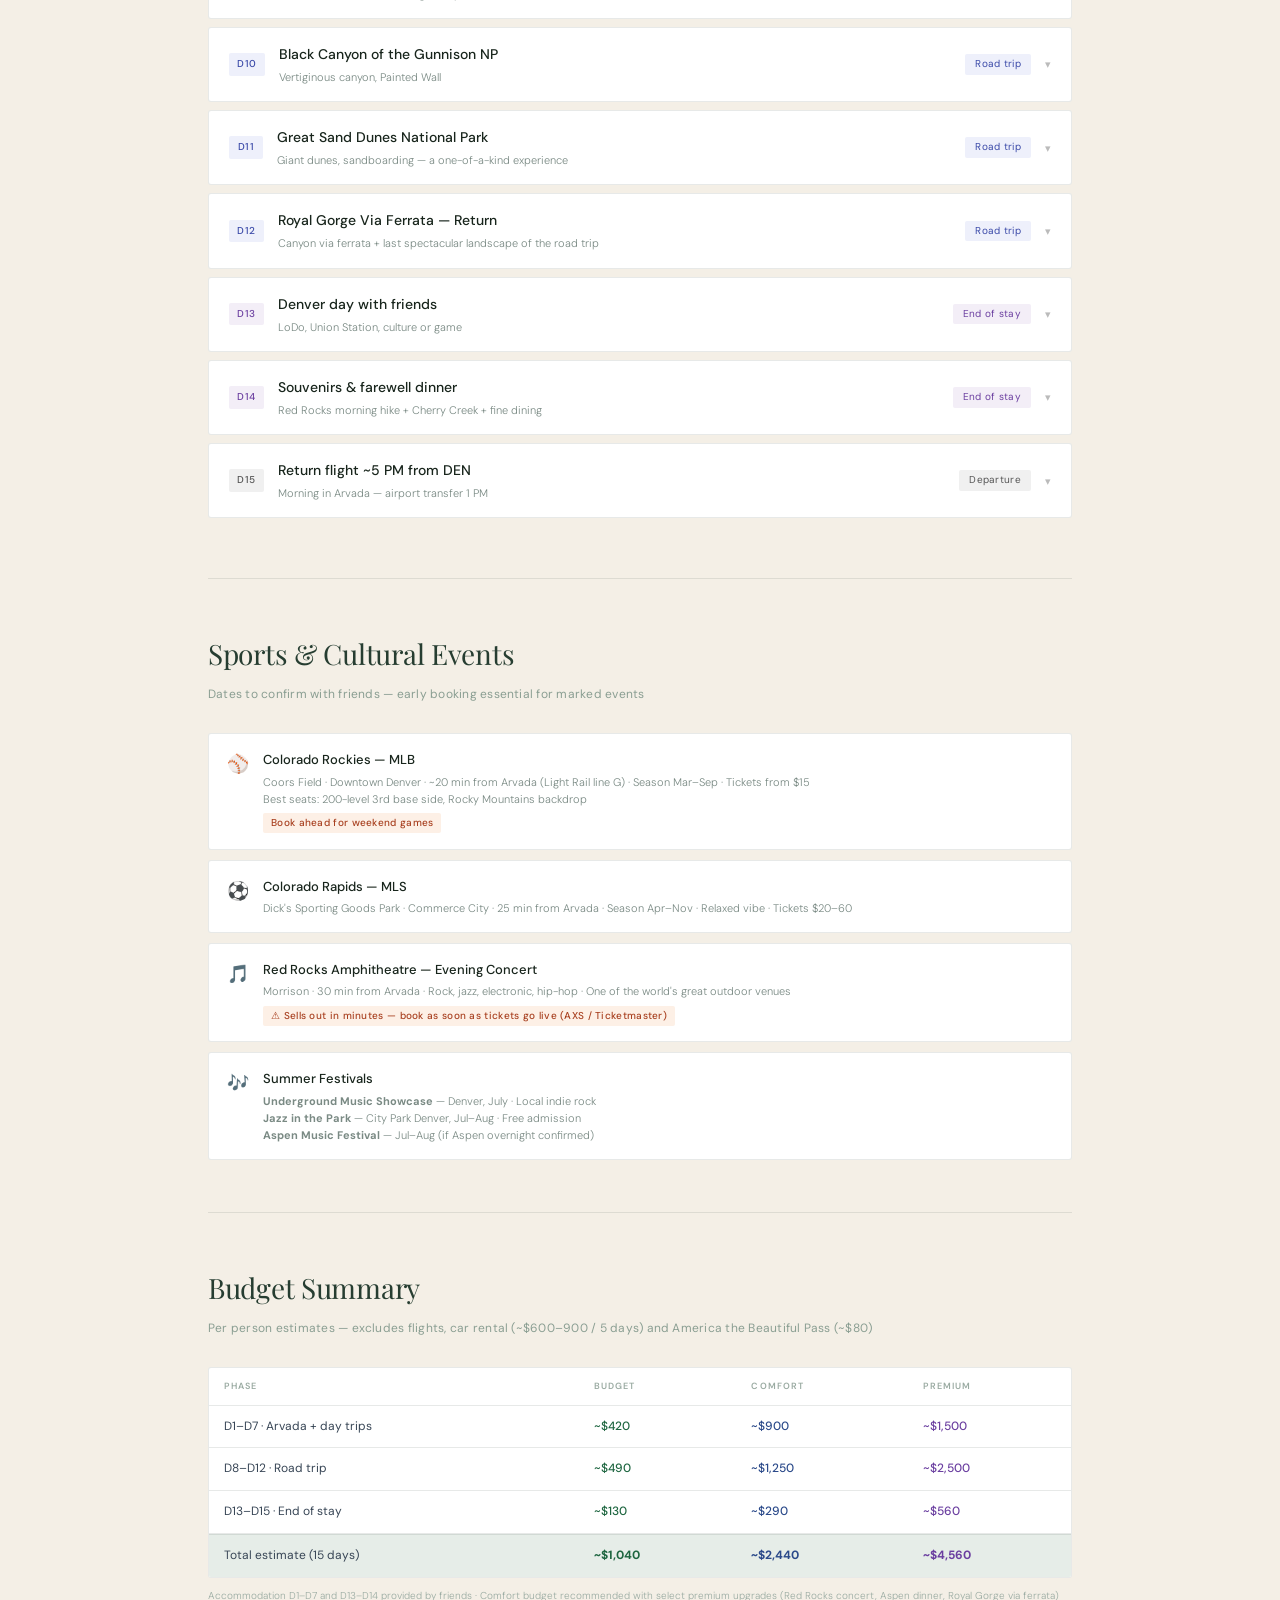
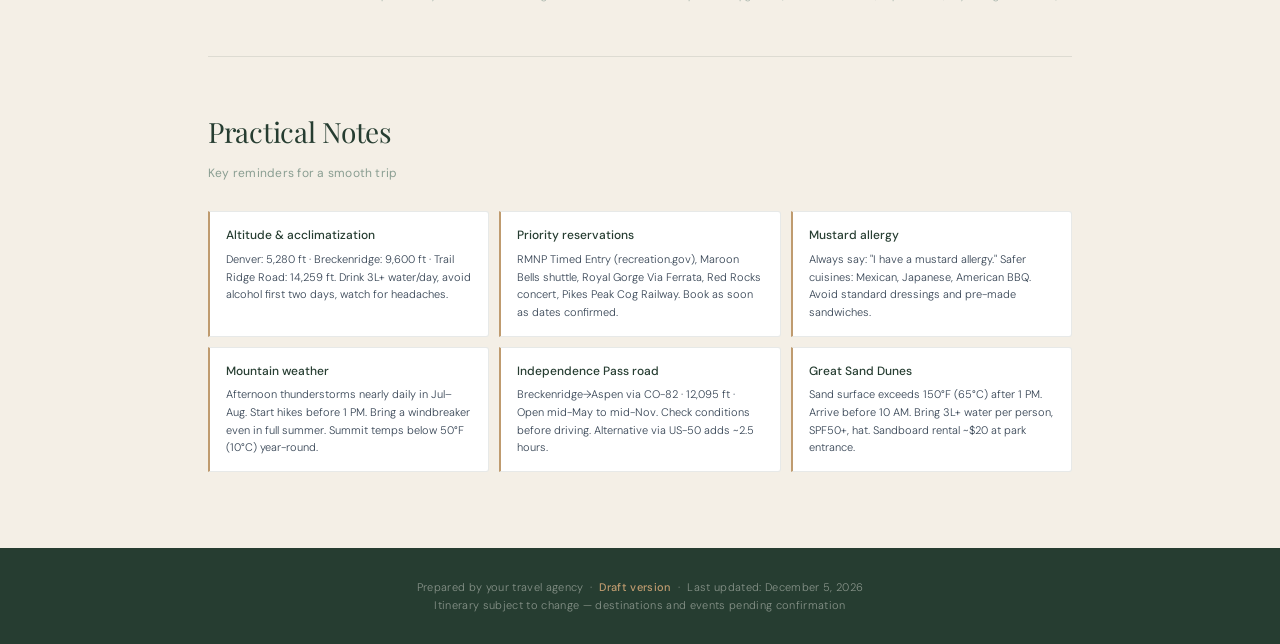
==== commit 4e07a51b: "Update index.html" ====
--- a/index.html
+++ b/index.html
@@ -3,7 +3,7 @@
 <head>
 <meta charset="UTF-8">
 <meta name="viewport" content="width=device-width, initial-scale=1.0">
-<title>Colorado — Nicolas & Inès · Summer 2025</title>
+<title>Colorado — Antoine & Victoire · Summer 2026</title>
 <link href="https://fonts.googleapis.com/css2?family=Playfair+Display:ital,wght@0,400;0,600;1,400&family=DM+Sans:wght@300;400;500&display=swap" rel="stylesheet">
 <style>
 :root{
@@ -174,8 +174,8 @@
 <div class="hero">
   <div class="hero-inner">
     <div class="hero-eyebrow">Travel Itinerary &nbsp;·&nbsp; Draft &nbsp;·&nbsp; <span id="today-date"></span></div>
-    <h1>Colorado<br><em>Nicolas & Inès</em></h1>
-    <div class="hero-sub">15 days &nbsp;·&nbsp; Summer 2025 &nbsp;·&nbsp; Colorado Road Trip</div>
+    <h1>Colorado<br><em>Antoine & Victoire</em></h1>
+    <div class="hero-sub">15 days &nbsp;·&nbsp; Summer 2026 &nbsp;·&nbsp; Colorado Road Trip</div>
     <div class="hero-chips">
       <span class="chip">15 days</span>
       <span class="chip">2 travelers</span>
@@ -194,9 +194,9 @@
   <div class="section-lead">Essential details at a glance</div>
   <div class="info-cards">
     <div class="ic"><div class="ic-label">Arrival</div><div class="ic-val">D1 — 4:00 PM</div><div class="ic-sub">Denver Intl Airport (DEN)</div></div>
-    <div class="ic"><div class="ic-label">Departure</div><div class="ic-val">D15 — 5:00 PM</div><div class="ic-sub">Return flight to Europe</div></div>
+    <div class="ic"><div class="ic-label">Departure</div><div class="ic-val">D15 — 5:00 PM</div><div class="ic-sub">Return flight to France</div></div>
     <div class="ic"><div class="ic-label">Accommodation</div><div class="ic-val">D1–D7 & D13–D14</div><div class="ic-sub">Arvada M&R</div></div>
-    <div class="ic"><div class="ic-label">Vehicle</div><div class="ic-val">Rental SUV</div><div class="ic-sub">Pick up D7 eve or D8 morning</div></div>
+    <div class="ic"><div class="ic-label">Vehicle</div><div class="ic-val">Car rental</div><div class="ic-sub">Pick up on D1 at the airport</div></div>
     <div class="ic"><div class="ic-label">Recommended pass</div><div class="ic-val">America the Beautiful</div><div class="ic-sub">~$80 · Covers all National Parks</div></div>
     <div class="ic"><div class="ic-label">Food allergy</div><div class="ic-val">Mustard</div><div class="ic-sub">Mention at every restaurant</div></div>
   </div>
@@ -300,7 +300,7 @@
         <li><strong>Tips</strong> — 15–20% at restaurants, 10–15% taxi. Culturally non-optional</li>
         <li><strong>Sales tax</strong> — prices displayed are pre-tax. Add ~8–10%</li>
         <li><strong>America the Beautiful Pass</strong> — ~$80, covers RMNP + Black Canyon + Sand Dunes</li>
-        <li><strong>SUV rental</strong> — budget ~$600–900 for 5 days. Book via Costco Travel or AutoEurope</li>
+        <li><strong>car rental</strong> — budget ~$600–900 for 5 days. Book via Costco Travel or AutoEurope</li>
       </ul>
     </div>
   </div>
@@ -376,7 +376,7 @@
 <!-- BUDGET SUMMARY -->
 <div class="section">
   <div class="section-title">Budget Summary</div>
-  <div class="section-lead">Per person estimates — excludes flights, SUV rental (~$600–900 / 5 days) and America the Beautiful Pass (~$80)</div>
+  <div class="section-lead">Per person estimates — excludes flights, car rental (~$600–900 / 5 days) and America the Beautiful Pass (~$80)</div>
   <div style="background:var(--card);border:1px solid var(--border);border-radius:3px;overflow:hidden;">
     <table class="budget-table">
       <thead><tr><th>Phase</th><th>Budget</th><th>Comfort</th><th>Premium</th></tr></thead>
@@ -438,13 +438,13 @@
 const DAYS  = ['D1','D2','D3','D4','D5','D6','D7','D8','D9','D10','D11','D12','D13','D14','D15'];
 const PHASE = ['arvada','arvada','arvada','arvada','arvada','arvada','arvada','rt','rt','rt','rt','rt','fin','fin','dep'];
 const MILES = [25,20,110,110,10,10,5,125,80,175,155,170,15,10,25];
-const MILES_TIP = ['Arrival + transfer','Red Rocks + RiNo Denver','Rocky Mountain NP','Colorado Springs + Pikes Peak','Local Denver','Local Arvada','SUV pickup, prep','Arvada→Breckenridge→Aspen','Maroon Bells, Aspen explore','Aspen→Black Canyon (Montrose)','Montrose→Great Sand Dunes','Sand Dunes→Royal Gorge→Arvada','Denver day','Cherry Creek + Red Rocks','Airport transfer'];
+const MILES_TIP = ['Arrival + transfer','Red Rocks + RiNo Denver','Rocky Mountain NP','Colorado Springs + Pikes Peak','Local Denver','Local Arvada','Prep day — packing & supplies','Arvada→Breckenridge→Aspen','Maroon Bells, Aspen explore','Aspen→Black Canyon (Montrose)','Montrose→Great Sand Dunes','Sand Dunes→Royal Gorge→Arvada','Denver day','Cherry Creek + Red Rocks','Airport transfer'];
 // Departure and return in decimal hours (null = no driving day)
-const DEPART = [null,6.5,6.75,7.5,null,null,8,8,6,8,7.5,7.5,null,8,null];
-const RETURN_ = [16,20,18,19,21,22,22,19,20,20,20,18,22,22,17];
-const TIME_TIP = ['Arrival 4PM','Red Rocks 6:30AM → RiNo 8PM','RMNP depart 6:45AM → back 6PM','CO Springs 7:30AM → back 7PM','Flexible day','Flexible + evening concert','SUV pickup, packing','Depart 8AM → Aspen 7PM','Maroon Bells 6AM → Montrose 8PM','Black Canyon 8AM → Montrose 8PM','Sand Dunes 7:30AM → Alamosa 8PM','Royal Gorge 7:30AM → Arvada 6PM','Flexible Denver day','Red Rocks hike → farewell dinner','Morning free → airport 1PM'];
+const DEPART = [16,6.5,6.75,7.5,null,null,null,8,6,8,7.5,7.5,null,8,null];
+const RETURN_ = [21,20,18,19,21,21,21,19,20,20,20,18,22,22,17];
+const TIME_TIP = ['Arrival 4PM → dinner with M&R 9PM','Red Rocks 6:30AM → RiNo 8PM','RMNP depart 6:45AM → back 6PM','CO Springs 7:30AM → back 7PM','Free day with M&R','Event at M&R','Prep day → dinner with M&R','Depart 8AM → Aspen 7PM','Maroon Bells 6AM → Montrose 8PM','Black Canyon 8AM → Montrose 8PM','Sand Dunes 7:30AM → Alamosa 8PM','Royal Gorge 7:30AM → Arvada 6PM','Flexible Denver day','Red Rocks hike → farewell dinner','Morning free → airport 1PM'];
 const BUDGET = [80,130,150,200,90,100,150,380,320,200,190,200,110,130,60];
-const BUDGET_TIP = ['Arrival dinner + transfer','Red Rocks + RiNo meals + brewery','RMNP entry + meals','Garden of Gods + Via Ferrata + Pikes Peak','Denver optional activities','Concert + transport','SUV + supplies + dinner','Breckenridge MTB + Aspen hotel + meals','Maroon Bells + Aspen hotel + meals','Black Canyon + Montrose hotel + meals','Sand Dunes + Alamosa hotel + meals','Royal Gorge + transport back','Denver day activities + meals','Souvenirs + farewell dinner','Brunch + airport transfer'];
+const BUDGET_TIP = ['Arrival dinner + transfer','Red Rocks + RiNo meals + brewery','RMNP entry + meals','Garden of Gods + Via Ferrata + Pikes Peak','Denver optional activities','Concert + transport','Supplies + dinner','Breckenridge MTB + Aspen hotel + meals','Maroon Bells + Aspen hotel + meals','Black Canyon + Montrose hotel + meals','Sand Dunes + Alamosa hotel + meals','Royal Gorge + transport back','Denver day activities + meals','Souvenirs + farewell dinner','Brunch + airport transfer'];
 
 // ── PHASE COLORS ──
 const PC = {arvada:'#E8C070',rt:'#8898D0',fin:'#B898C8',dep:'#B8B8B8'};
@@ -753,9 +753,9 @@
 const days=[
   {num:'D1',phase:'arvada',tag:'Arvada',title:'Arrival in Denver',subtitle:'Landing ~4 PM — settling in Arvada',
    hebergement:'Arvada M&R',
-   activites:[{t:'4:00 PM',x:'Landing at Denver International Airport (DEN)'},{t:'5:00 PM',x:'Baggage claim + transfer to Arvada (~40 min)'},{t:'6:00 PM',x:'Pick up rental SUV (Denver airport or local agency on the way)'},{t:'7:00 PM',x:'Arrival at M&R :)'},{t:'Evening',x:'Dinner with M&R'}],
+   activites:[{t:'4:00 PM',x:'Landing at Denver International Airport (DEN)'},{t:'5:00 PM',x:'Baggage claim + transfer to Arvada (~40 min)'},{t:'6:00 PM',x:'Pick up car rental (Denver airport or local agency on the way)'},{t:'7:00 PM',x:'Arrival at M&R :)'},{t:'Evening',x:'Dinner with M&R'}],
    tips:'',
-   budget:{min:'~$50',conf:'~$80',prem:'~$100'},bn:'Transfer + SUV pickup + dinner'},
+   budget:{min:'~$50',conf:'~$80',prem:'~$100'},bn:'Transfer + Car rental pickup + dinner'},
   {num:'D2',phase:'arvada',tag:'Day trip',title:'Red Rocks Park + Denver RiNo',subtitle:"Sunrise at the rocks, then Denver's coolest neighborhood",
    hebergement:'Arvada M&R',
    activites:[{t:'6:30 AM',x:"<span class='magic'>Red Rocks Park — arrive before dawn</span> (30 min from Arvada)"},{t:'8:30 AM',x:'Trading Post Trail hike (2 mi) — free, no ticket needed'},{t:'10:30 AM',x:'Back to Arvada'},{t:'2:00 PM',x:'Denver: RiNo Art District — murals, galleries, The Source Market Hall'},{t:'Evening',x:'Explore RiNo at your own pace — craft breweries, restaurants, street art all within walking distance'}],
@@ -784,7 +784,7 @@
   {num:'D7',phase:'arvada',tag:'Transition',title:'Road trip prep day',subtitle:'Packing, last supplies, last dinner with M&R',
    hebergement:'Arvada M&R',
    activites:[{t:'Morning',x:'Free time — last morning with M&R before hitting the road'},{t:'Afternoon',x:'Stock cooler, mountain snacks, water · pack bags · plan route · check Independence Pass conditions'},{t:'Evening',x:'Pre-trip dinner with M&R — BBQ or Colorado steakhouse'}],
-   tips:'Fill up the SUV in Arvada before leaving (cheaper than mountain gas stations). Download offline maps for the full circuit. Buy America the Beautiful Pass here if not already done (~$80, covers all NPs).',
+   tips:'Fill up the car in Arvada before leaving (cheaper than mountain gas stations). Download offline maps for the full circuit. Buy America the Beautiful Pass here if not already done (~$80, covers all NPs).',
    budget:{min:'~$60',conf:'~$100',prem:'~$150'},bn:'Supplies + dinner'},
   {num:'D8',phase:'rt',tag:'Road trip',title:'Arvada → Breckenridge → Aspen',subtitle:'Downhill MTB + first mountain night',
    hebergement:'Aspen — Limelight Aspen ★★★★ (comfort) or Hotel Aspen',
@@ -878,4 +878,4 @@
 renderDays(days);
 </script>
 </body>
-</html>+</html>
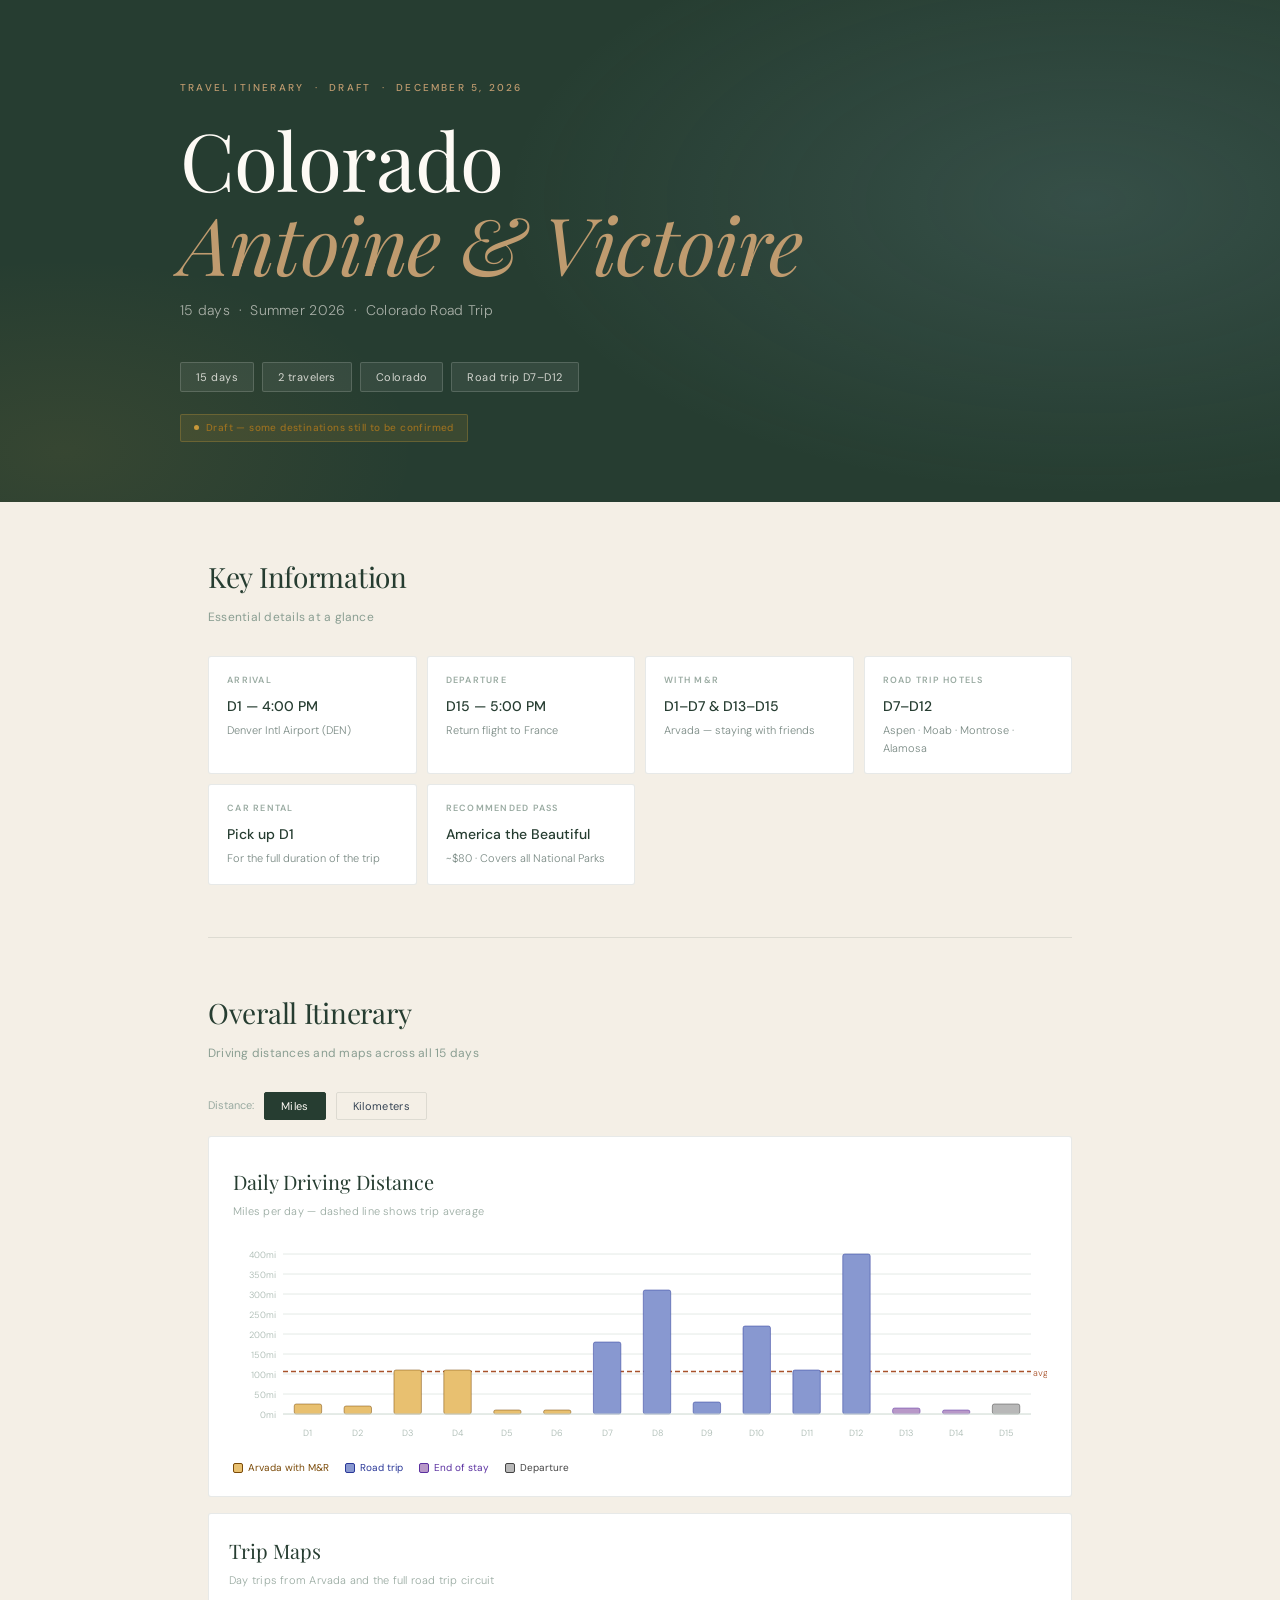
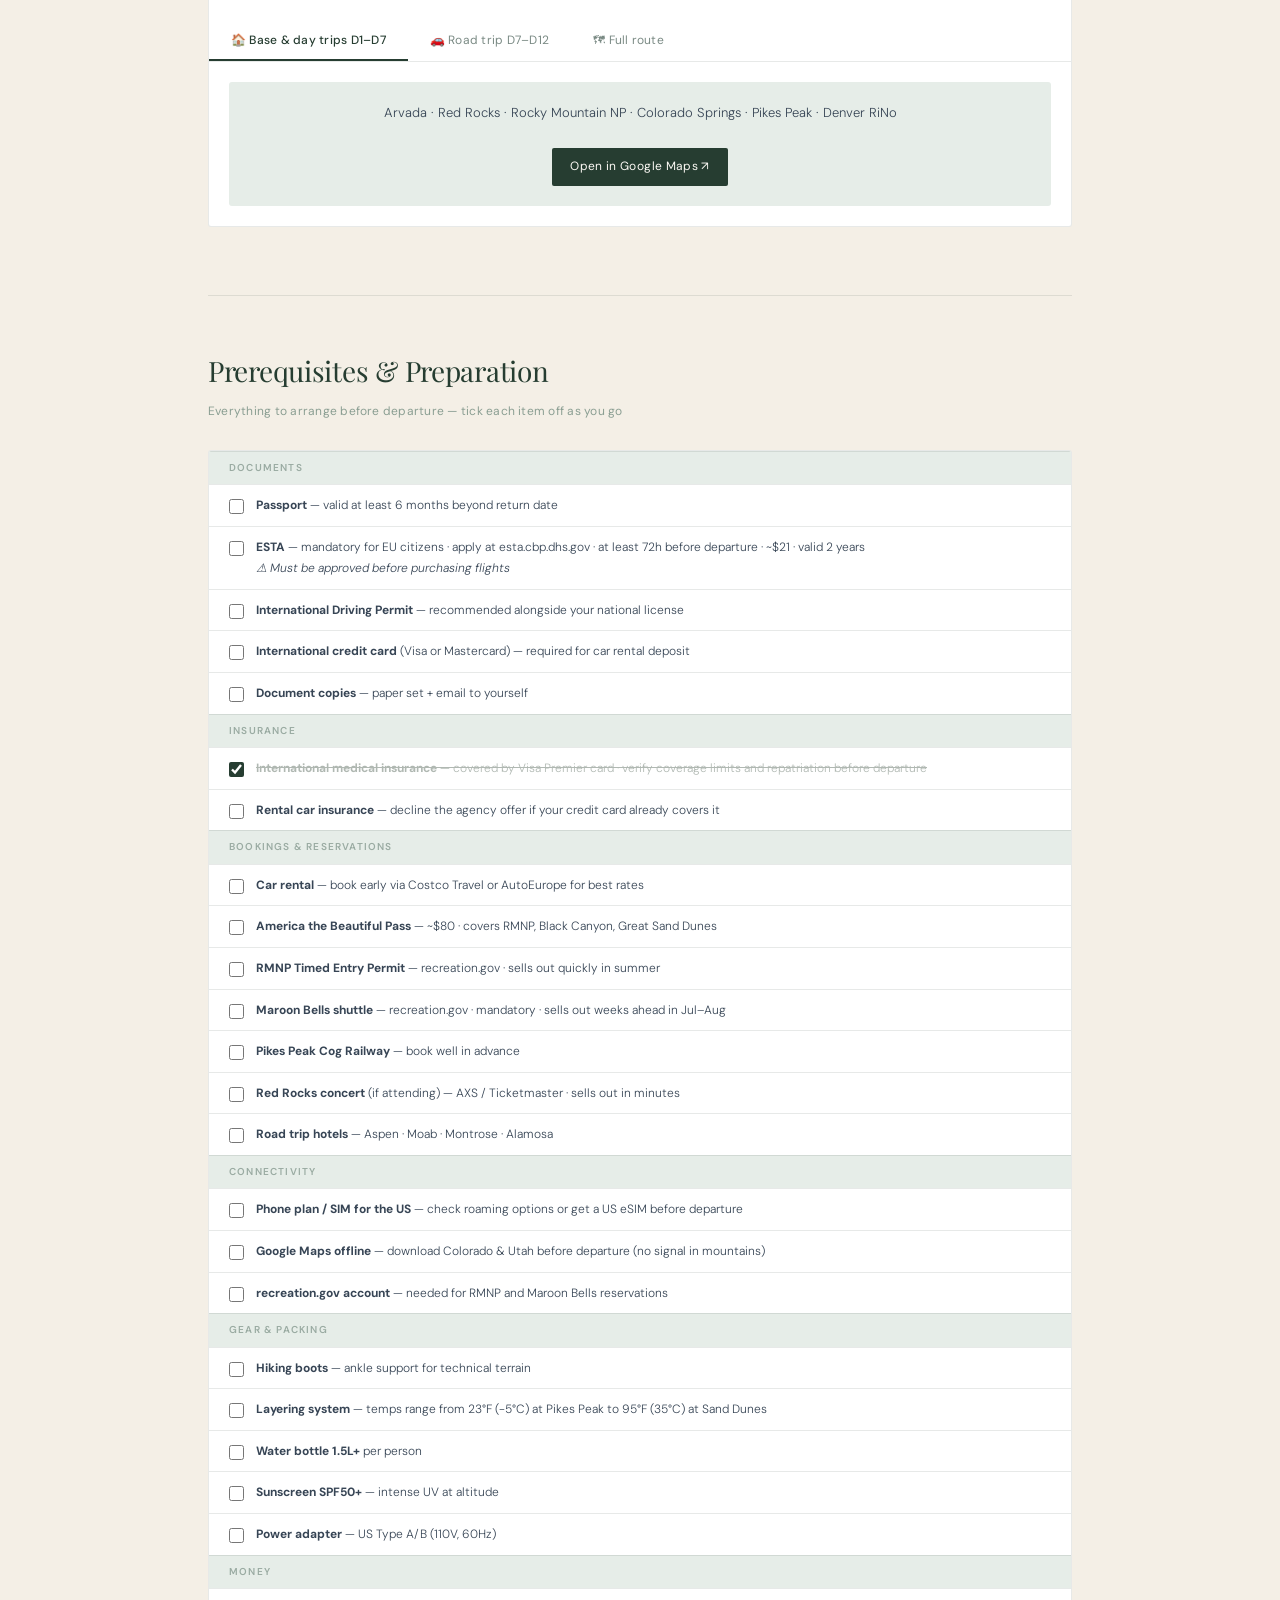
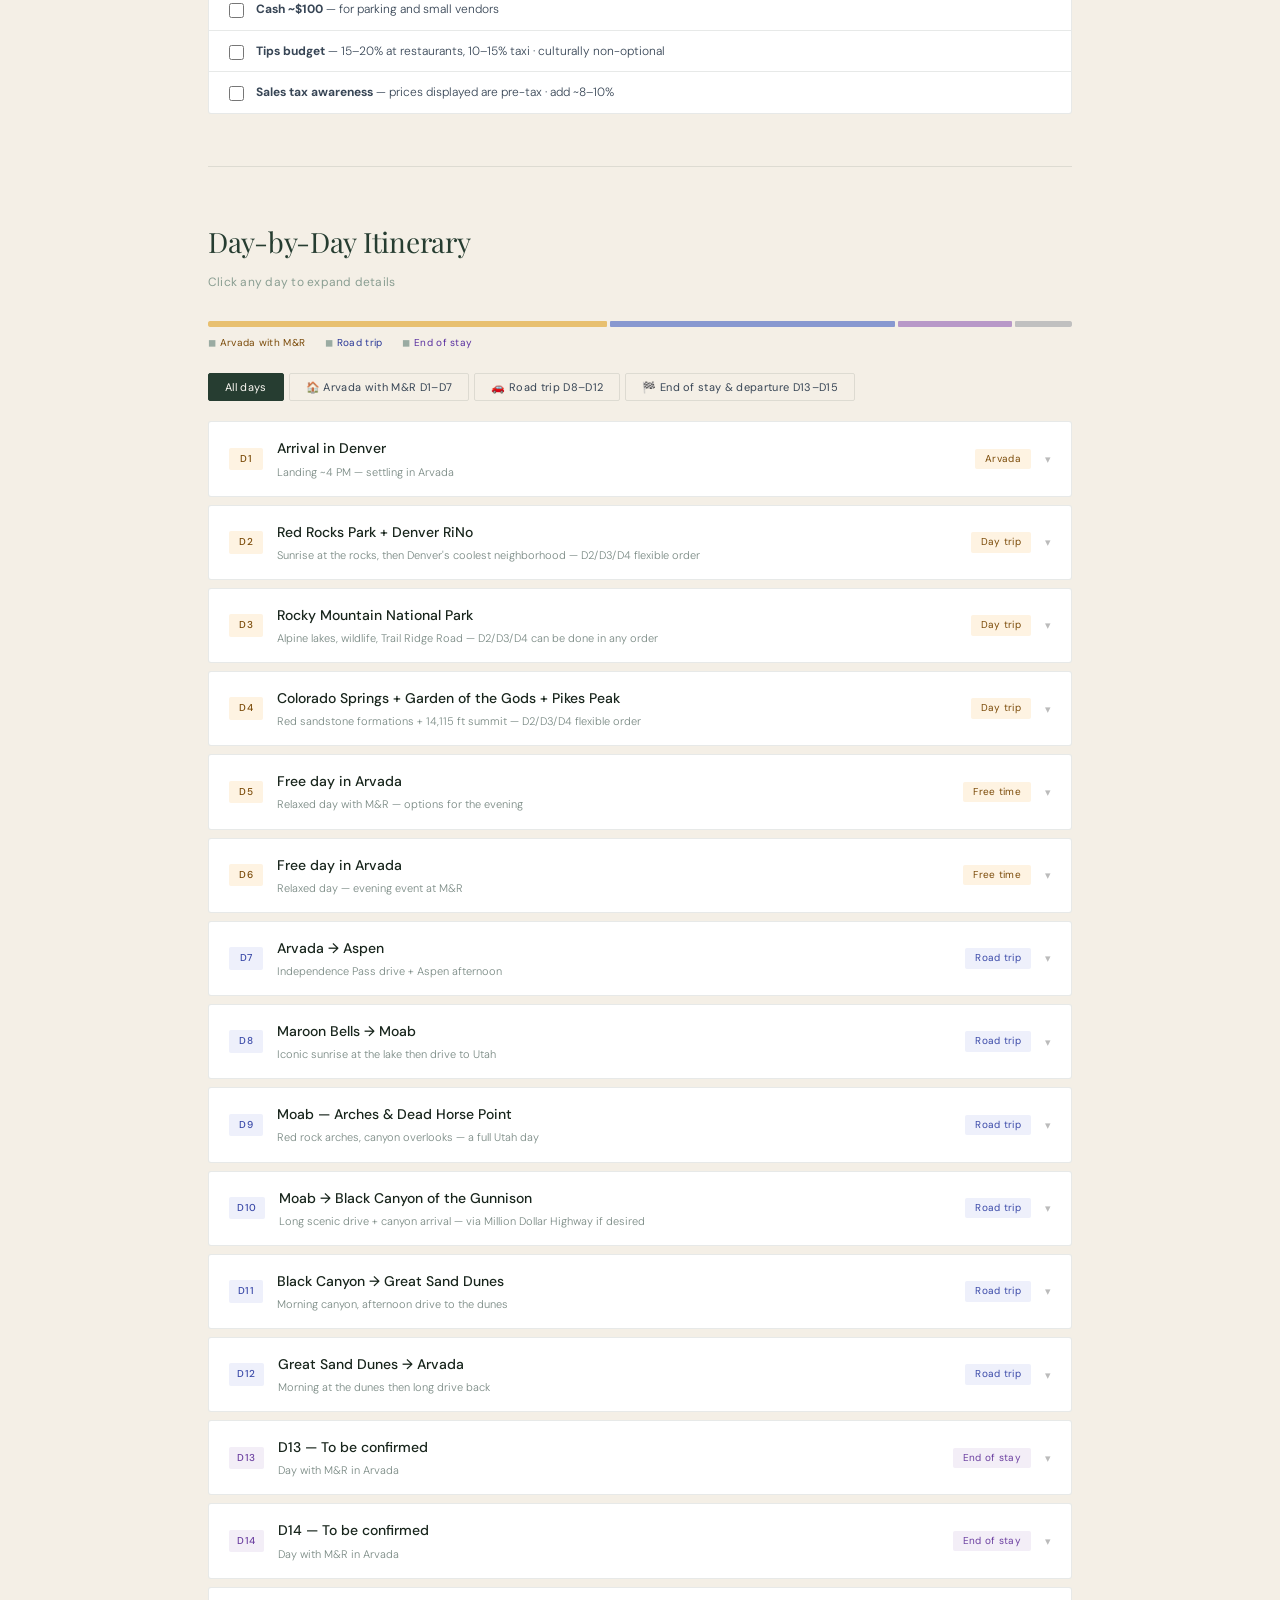
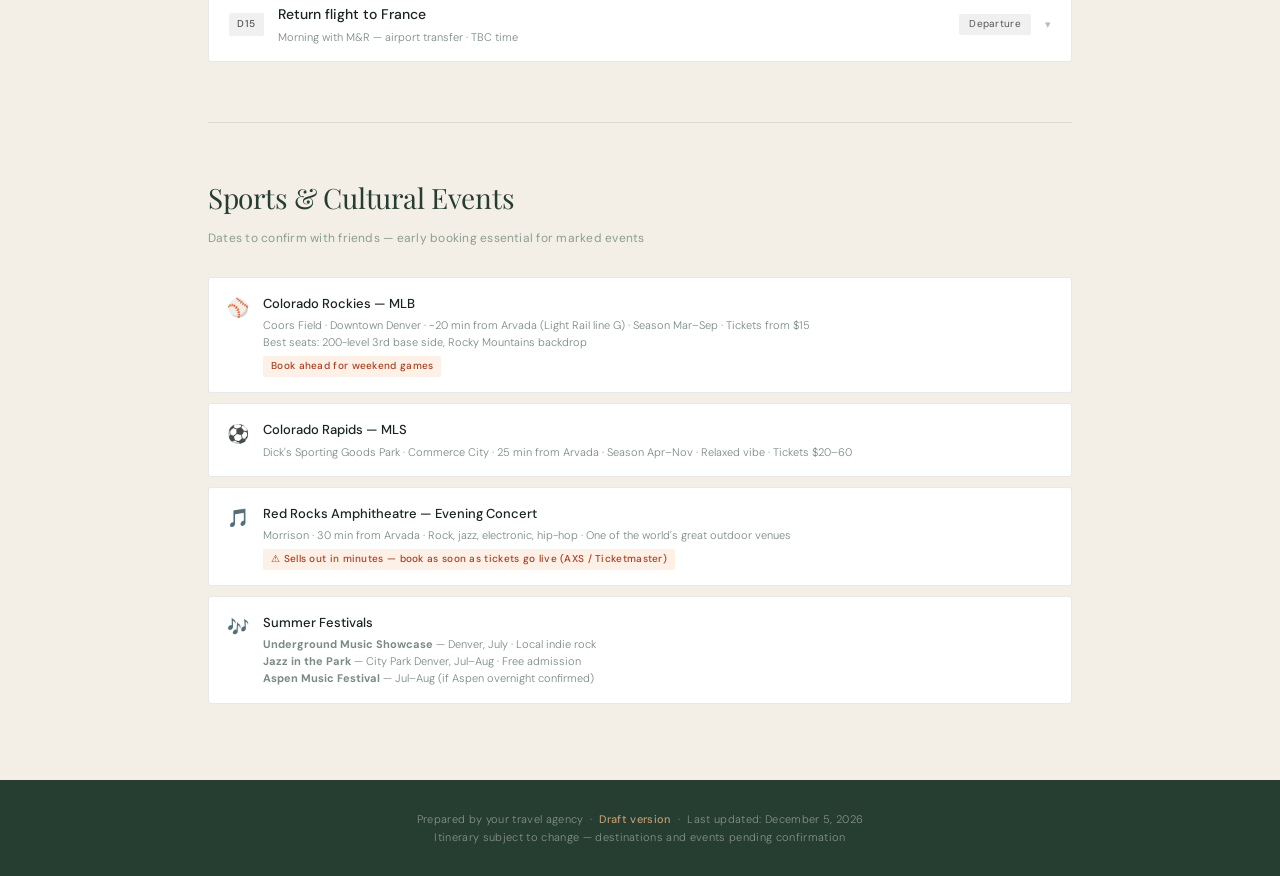
==== commit b74a7ad5: "Update index.html v10 with new itinerary" ====
--- a/index.html
+++ b/index.html
@@ -156,6 +156,16 @@
 .footer{background:var(--pine);color:rgba(253,250,245,.45);text-align:center;padding:30px 24px;font-size:11px;font-weight:300;margin-top:24px;letter-spacing:.03em}
 .footer strong{color:var(--clay);font-weight:500}
 
+/* ── CHECKLIST ── */
+.cl-cat{padding:8px 20px;background:var(--mist);border-top:1px solid var(--border);font-size:10px;font-weight:600;text-transform:uppercase;letter-spacing:.12em;color:#9AABA2}
+.cl-group{display:flex;flex-direction:column}
+.cl-item{display:flex;align-items:flex-start;gap:12px;padding:11px 20px;cursor:pointer;transition:background .15s;border-top:1px solid var(--border)}
+.cl-item:hover{background:#FAFCFA}
+.cl-item input[type=checkbox]{margin-top:3px;flex-shrink:0;accent-color:var(--pine);width:15px;height:15px;cursor:pointer}
+.cl-item span{font-size:12px;font-weight:300;color:var(--slate);line-height:1.55}
+.cl-item input:checked~span{color:#b0b8b2;text-decoration:line-through}
+.cl-warn{font-size:11px;color:var(--rust);font-style:italic;display:block;margin-top:3px}
+
 /* ── TOOLTIP ── */
 .tt{position:fixed;background:var(--ink);color:var(--snow);font-size:11px;font-family:var(--font-body);font-weight:300;padding:6px 10px;border-radius:3px;pointer-events:none;opacity:0;transition:opacity .15s;z-index:999;max-width:200px;line-height:1.4}
 
@@ -180,7 +190,7 @@
       <span class="chip">15 days</span>
       <span class="chip">2 travelers</span>
       <span class="chip">Colorado</span>
-      <span class="chip">Road trip D8–D12</span>
+      <span class="chip">Road trip D7–D12</span>
     </div>
     <div class="status-badge"><span class="status-dot"></span>Draft — some destinations still to be confirmed</div>
   </div>
@@ -195,145 +205,116 @@
   <div class="info-cards">
     <div class="ic"><div class="ic-label">Arrival</div><div class="ic-val">D1 — 4:00 PM</div><div class="ic-sub">Denver Intl Airport (DEN)</div></div>
     <div class="ic"><div class="ic-label">Departure</div><div class="ic-val">D15 — 5:00 PM</div><div class="ic-sub">Return flight to France</div></div>
-    <div class="ic"><div class="ic-label">Accommodation</div><div class="ic-val">D1–D7 & D13–D14</div><div class="ic-sub">Arvada M&R</div></div>
-    <div class="ic"><div class="ic-label">Vehicle</div><div class="ic-val">Car rental</div><div class="ic-sub">Pick up on D1 at the airport</div></div>
+    <div class="ic"><div class="ic-label">With M&R</div><div class="ic-val">D1–D7 & D13–D15</div><div class="ic-sub">Arvada — staying with friends</div></div>
+    <div class="ic"><div class="ic-label">Road trip hotels</div><div class="ic-val">D7–D12</div><div class="ic-sub">Aspen · Moab · Montrose · Alamosa</div></div>
+    <div class="ic"><div class="ic-label">Car rental</div><div class="ic-val">Pick up D1</div><div class="ic-sub">For the full duration of the trip</div></div>
     <div class="ic"><div class="ic-label">Recommended pass</div><div class="ic-val">America the Beautiful</div><div class="ic-sub">~$80 · Covers all National Parks</div></div>
-    <div class="ic"><div class="ic-label">Food allergy</div><div class="ic-val">Mustard</div><div class="ic-sub">Mention at every restaurant</div></div>
   </div>
 </div>
 
-<!-- STATISTICS -->
+<!-- OVERALL ITINERARY -->
 <div class="section">
-  <div class="section-title">Trip Statistics</div>
-  <div class="section-lead">Driving distances, daily schedule, and estimated spending across all 15 days</div>
-
-  <!-- Chart 1: Driving Distance -->
+  <div class="section-title">Overall Itinerary</div>
+  <div class="section-lead">Driving distances and maps across all 15 days</div>
+
+  <div style="display:flex;align-items:center;gap:10px;margin-bottom:16px;">
+    <span style="font-size:11px;color:#9AABA2;font-weight:400;">Distance:</span>
+    <button id="btn-mi" class="pt active" onclick="setUnit('mi')">Miles</button>
+    <button id="btn-km" class="pt" onclick="setUnit('km')">Kilometers</button>
+  </div>
+
   <div class="chart-card">
     <div class="chart-title">Daily Driving Distance</div>
-    <div class="chart-sub">Miles per day — dashed line shows trip average (days with no driving shown at 0)</div>
+    <div class="chart-sub" id="miles-sub">Miles per day — dashed line shows trip average</div>
     <div class="chart-wrap"><svg id="svg-miles" width="100%" style="display:block"></svg></div>
   </div>
 
-  <!-- Chart 2: Day Schedule (Gantt) -->
-  <div class="chart-card">
-    <div class="chart-title">Daily Schedule — Departure & Return</div>
-    <div class="chart-sub">Each bar spans from morning departure to evening return · Y axis = time of day · Note: most active days run 6 AM to 10 PM — plan for early mornings</div>
-    <div class="chart-wrap"><svg id="svg-times" width="100%" style="display:block"></svg></div>
-  </div>
-
-  <!-- Chart 3: Daily Budget -->
-  <div class="chart-card">
-    <div class="chart-title">Estimated Daily Spend — Comfort Level</div>
-    <div class="chart-sub">USD per person — dashed line shows daily average</div>
-    <div class="chart-wrap"><svg id="svg-budget" width="100%" style="display:block"></svg></div>
-  </div>
-
+  <div class="chart-card" style="padding:0;overflow:hidden;">
+    <div style="padding:20px 20px 12px;">
+      <div class="chart-title">Trip Maps</div>
+      <div class="chart-sub">Day trips from Arvada and the full road trip circuit</div>
+    </div>
+    <div class="map-tabs">
+      <button class="map-tab active" onclick="switchMap('ex',this)">&#127968; Base &amp; day trips D1–D7</button>
+      <button class="map-tab" onclick="switchMap('rt',this)">&#128663; Road trip D7–D12</button>
+      <button class="map-tab" onclick="switchMap('full',this)">&#128506; Full route</button>
+    </div>
+    <div id="map-ex" style="padding:20px;">
+      <div class="map-fallback" style="background:var(--mist);border-radius:3px;padding:20px;text-align:center;">
+        <p style="margin-bottom:10px;font-size:13px;color:var(--slate)">Arvada · Red Rocks · Rocky Mountain NP · Colorado Springs · Pikes Peak · Denver RiNo</p>
+        <a class="map-btn" href="https://www.google.com/maps/dir/Arvada,+CO/Red+Rocks+Park+and+Amphitheatre,+Morrison,+CO/Rocky+Mountain+National+Park,+CO/Garden+of+the+Gods,+Colorado+Springs,+CO/Pikes+Peak,+CO/RiNo+Art+District,+Denver,+CO" target="_blank" rel="noopener">Open in Google Maps &#8599;</a>
+      </div>
+    </div>
+    <div id="map-rt" style="display:none;padding:20px;">
+      <div class="map-fallback" style="background:var(--mist);border-radius:3px;padding:20px;text-align:center;">
+        <p style="margin-bottom:10px;font-size:13px;color:var(--slate)">Arvada &#8594; Aspen (Maroon Bells) &#8594; Moab (Arches / Dead Horse) &#8594; Black Canyon (Montrose) &#8594; Great Sand Dunes (Alamosa) &#8594; Arvada</p>
+        <a class="map-btn" href="https://www.google.com/maps/dir/Arvada,+CO/Aspen,+CO/Moab,+UT/Montrose,+CO/Great+Sand+Dunes+National+Park,+CO/Arvada,+CO" target="_blank" rel="noopener">Open in Google Maps &#8599;</a>
+      </div>
+    </div>
+    <div id="map-full" style="display:none;padding:20px;">
+      <div class="map-fallback" style="background:var(--mist);border-radius:3px;padding:20px;text-align:center;">
+        <p style="margin-bottom:10px;font-size:13px;color:var(--slate)">Complete circuit: Arvada — Red Rocks — RMNP — Colorado Springs — Aspen — Maroon Bells — Moab — Black Canyon — Great Sand Dunes — Arvada</p>
+        <a class="map-btn" href="https://www.google.com/maps/dir/Arvada,+CO/Aspen,+CO/Moab,+UT/Montrose,+CO/Great+Sand+Dunes+National+Park,+CO/Arvada,+CO" target="_blank" rel="noopener">Open full route in Google Maps &#8599;</a>
+      </div>
+    </div>
+  </div>
 </div>
 
 <!-- PREREQUISITES -->
 <div class="section">
-  <div class="section-title">Prerequisites & Preparation</div>
-  <div class="section-lead">Everything to arrange before departure</div>
-  <div class="prereq-grid">
-    <div class="prereq-card">
-      <span class="prereq-icon">📄</span>
-      <div class="prereq-title">Mandatory Documents</div>
-      <ul class="prereq-list">
-        <li><strong>Passport</strong> valid 6 months beyond return date</li>
-        <li><strong>ESTA</strong> — mandatory for EU citizens. Apply at esta.cbp.dhs.gov at least 72h before departure. Valid 2 years, ~$21</li>
-        <li><strong>International Driving Permit</strong> — not mandatory but strongly recommended alongside your national license</li>
-        <li><strong>International credit card</strong> (Visa or Mastercard) required for car rental deposit</li>
-        <li>Copies of all documents (paper + email to yourself)</li>
-      </ul>
-      <div class="prereq-alert">⚠ ESTA must be approved before purchasing flights if not already done.</div>
-    </div>
-    <div class="prereq-card">
-      <span class="prereq-icon">🛡️</span>
-      <div class="prereq-title">Recommended Insurance</div>
-      <ul class="prereq-list">
-        <li><strong>Trip cancellation / interruption</strong> — subscribe when booking flights</li>
-        <li><strong>International medical insurance</strong> — US healthcare is extremely expensive. Check Visa Premier / Mastercard Gold card coverage first</li>
-        <li><strong>Emergency repatriation</strong> — usually included in medical insurance. Essential</li>
-        <li><strong>Adventure sports coverage</strong> — via ferrata and downhill MTB are often excluded from standard policies</li>
-        <li><strong>Rental car insurance</strong> — decline agency offer if credit card already covers it</li>
-      </ul>
-    </div>
-    <div class="prereq-card">
-      <span class="prereq-icon">💉</span>
-      <div class="prereq-title">Health & Vaccinations</div>
-      <ul class="prereq-list">
-        <li><strong>Required vaccines</strong> — none required to enter the US from the EU</li>
-        <li><strong>Recommended</strong> — update DTP and hepatitis B. Consult a travel clinic at least 4 weeks before departure</li>
-        <li><strong>Altitude</strong> — notify your doctor if cardiac history. Prefer acetaminophen over ibuprofen at altitude</li>
-        <li><strong>First aid kit</strong> — antihistamines, SPF50+, blister pads, rehydration salts, personal medications</li>
-        <li><strong>Mustard allergy</strong> — carry a card in English: <em>"I have a mustard allergy."</em></li>
-      </ul>
-    </div>
-    <div class="prereq-card">
-      <span class="prereq-icon">📱</span>
-      <div class="prereq-title">Connectivity & Apps</div>
-      <ul class="prereq-list">
-        <li><strong>Roaming or US eSIM</strong> — Airalo / Holafly ~$20–30, unlimited data for 15 days</li>
-        <li><strong>Google Maps offline</strong> — download Colorado before departure (no signal in mountains)</li>
-        <li><strong>recreation.gov</strong> — create account for RMNP Timed Entry & Maroon Bells shuttle</li>
-        <li><strong>Uber / Lyft</strong> — activate account before departure</li>
-        <li><strong>Currency</strong> — $1 ≈ €0.92 (verify before departure)</li>
-      </ul>
-    </div>
-    <div class="prereq-card">
-      <span class="prereq-icon">🎒</span>
-      <div class="prereq-title">Essential Gear</div>
-      <ul class="prereq-list">
-        <li><strong>Hiking boots</strong> — ankle support required for via ferrata</li>
-        <li><strong>Layering system</strong> — temperatures range from 23°F (-5°C) (Pikes Peak summit) to 95°F (35°C) (Sand Dunes)</li>
-        <li><strong>Water bottle 1.5L+</strong> per person (refill at visitor centers)</li>
-        <li><strong>Harness & helmet</strong> — provided on-site at Royal Gorge Via Ferrata</li>
-        <li><strong>Power adapter</strong> — US Type A/B (110V, 60Hz)</li>
-        <li><strong>Sunscreen SPF50+</strong> — intense UV at altitude</li>
-      </ul>
-    </div>
-    <div class="prereq-card">
-      <span class="prereq-icon">💰</span>
-      <div class="prereq-title">Budget & Payments</div>
-      <ul class="prereq-list">
-        <li><strong>Cash</strong> — keep ~$100 for parking and small vendors</li>
-        <li><strong>Tips</strong> — 15–20% at restaurants, 10–15% taxi. Culturally non-optional</li>
-        <li><strong>Sales tax</strong> — prices displayed are pre-tax. Add ~8–10%</li>
-        <li><strong>America the Beautiful Pass</strong> — ~$80, covers RMNP + Black Canyon + Sand Dunes</li>
-        <li><strong>car rental</strong> — budget ~$600–900 for 5 days. Book via Costco Travel or AutoEurope</li>
-      </ul>
-    </div>
-  </div>
-</div>
-
-<!-- MAPS -->
-<div class="section">
-  <div class="section-title">Trip Maps</div>
-  <div class="section-lead">Day trips from Arvada and the full road trip circuit</div>
-  <div class="map-section-wrap" style="margin-bottom:16px;">
-    <div class="map-tabs">
-      <button class="map-tab active" onclick="switchMap('ex',this)">🏠 Base & day trips D1–D7</button>
-      <button class="map-tab" onclick="switchMap('rt',this)">🚗 Road trip D8–D12</button>
-      <button class="map-tab" onclick="switchMap('full',this)">🗺️ Full road trip route</button>
-    </div>
-    <div id="map-ex">
-      <div class="map-fallback">
-        <p style="margin-bottom:8px;font-size:13px;color:var(--slate)">Interactive map: Arvada · Red Rocks · Rocky Mountain NP · Colorado Springs · Pikes Peak · Denver RiNo</p>
-        <a class="map-btn" style="margin-top:0" href="https://www.google.com/maps/dir/Arvada,+CO/Red+Rocks+Park+and+Amphitheatre,+Morrison,+CO/Rocky+Mountain+National+Park,+CO/Garden+of+the+Gods,+Colorado+Springs,+CO/Pikes+Peak,+CO/RiNo+Art+District,+Denver,+CO/@39.8,−105.5,9z" target="_blank" rel="noopener">Open in Google Maps ↗</a>
-      </div>
-    </div>
-    <div id="map-rt" style="display:none;">
-      <div class="map-fallback">
-        <p style="margin-bottom:8px;font-size:13px;color:var(--slate)">Road trip circuit: Arvada → Breckenridge → Aspen (Maroon Bells) → Black Canyon (Montrose) → Great Sand Dunes (Alamosa) → Royal Gorge → Arvada</p>
-        <a class="map-btn" style="margin-top:0" href="https://www.google.com/maps/dir/Arvada,+CO/Breckenridge,+CO/Aspen,+CO/Black+Canyon+of+the+Gunnison+National+Park,+CO/Great+Sand+Dunes+National+Park+and+Preserve,+CO/Royal+Gorge+Bridge+%26+Park,+Ca%C3%B1on+City,+CO/Arvada,+CO" target="_blank" rel="noopener">Open in Google Maps ↗</a>
-      </div>
-    </div>
-    <div id="map-full" style="display:none;">
-      <div class="map-fallback">
-        <p style="margin-bottom:8px;font-size:13px;color:var(--slate)">Complete 15-day circuit: Arvada — Red Rocks — RMNP — Colorado Springs — Breckenridge — Aspen — Maroon Bells — Black Canyon — Great Sand Dunes — Royal Gorge — Arvada</p>
-        <a class="map-btn" style="margin-top:0" href="https://www.google.com/maps/dir/Arvada,+CO/Breckenridge,+CO/Aspen,+CO/Black+Canyon+of+the+Gunnison+National+Park,+CO/Great+Sand+Dunes+National+Park+and+Preserve,+CO/Royal+Gorge+Bridge+%26+Park,+Ca%C3%B1on+City,+CO/Arvada,+CO" target="_blank" rel="noopener">Open full route in Google Maps ↗</a>
-      </div>
-    </div>
+  <div class="section-title">Prerequisites &amp; Preparation</div>
+  <div class="section-lead">Everything to arrange before departure — tick each item off as you go</div>
+  <div style="background:var(--card);border:1px solid var(--border);border-radius:3px;overflow:hidden;">
+
+    <div class="cl-cat">Documents</div>
+    <div class="cl-group">
+      <label class="cl-item"><input type="checkbox"><span><strong>Passport</strong> — valid at least 6 months beyond return date</span></label>
+      <label class="cl-item"><input type="checkbox"><span><strong>ESTA</strong> — mandatory for EU citizens · apply at esta.cbp.dhs.gov · at least 72h before departure · ~$21 · valid 2 years<span class="cl-warn">⚠ Must be approved before purchasing flights</span></span></label>
+      <label class="cl-item"><input type="checkbox"><span><strong>International Driving Permit</strong> — recommended alongside your national license</span></label>
+      <label class="cl-item"><input type="checkbox"><span><strong>International credit card</strong> (Visa or Mastercard) — required for car rental deposit</span></label>
+      <label class="cl-item"><input type="checkbox"><span><strong>Document copies</strong> — paper set + email to yourself</span></label>
+    </div>
+
+    <div class="cl-cat">Insurance</div>
+    <div class="cl-group">
+      <label class="cl-item"><input type="checkbox" checked><span><strong>International medical insurance</strong> — covered by Visa Premier card · verify coverage limits and repatriation before departure</span></label>
+      <label class="cl-item"><input type="checkbox"><span><strong>Rental car insurance</strong> — decline the agency offer if your credit card already covers it</span></label>
+    </div>
+
+    <div class="cl-cat">Bookings &amp; Reservations</div>
+    <div class="cl-group">
+      <label class="cl-item"><input type="checkbox"><span><strong>Car rental</strong> — book early via Costco Travel or AutoEurope for best rates</span></label>
+      <label class="cl-item"><input type="checkbox"><span><strong>America the Beautiful Pass</strong> — ~$80 · covers RMNP, Black Canyon, Great Sand Dunes</span></label>
+      <label class="cl-item"><input type="checkbox"><span><strong>RMNP Timed Entry Permit</strong> — recreation.gov · sells out quickly in summer</span></label>
+      <label class="cl-item"><input type="checkbox"><span><strong>Maroon Bells shuttle</strong> — recreation.gov · mandatory · sells out weeks ahead in Jul–Aug</span></label>
+      <label class="cl-item"><input type="checkbox"><span><strong>Pikes Peak Cog Railway</strong> — book well in advance</span></label>
+      <label class="cl-item"><input type="checkbox"><span><strong>Red Rocks concert</strong> (if attending) — AXS / Ticketmaster · sells out in minutes</span></label>
+      <label class="cl-item"><input type="checkbox"><span><strong>Road trip hotels</strong> — Aspen · Moab · Montrose · Alamosa</span></label>
+    </div>
+
+    <div class="cl-cat">Connectivity</div>
+    <div class="cl-group">
+      <label class="cl-item"><input type="checkbox"><span><strong>Phone plan / SIM for the US</strong> — check roaming options or get a US eSIM before departure</span></label>
+      <label class="cl-item"><input type="checkbox"><span><strong>Google Maps offline</strong> — download Colorado &amp; Utah before departure (no signal in mountains)</span></label>
+      <label class="cl-item"><input type="checkbox"><span><strong>recreation.gov account</strong> — needed for RMNP and Maroon Bells reservations</span></label>
+    </div>
+
+    <div class="cl-cat">Gear &amp; Packing</div>
+    <div class="cl-group">
+      <label class="cl-item"><input type="checkbox"><span><strong>Hiking boots</strong> — ankle support for technical terrain</span></label>
+      <label class="cl-item"><input type="checkbox"><span><strong>Layering system</strong> — temps range from 23°F (-5°C) at Pikes Peak to 95°F (35°C) at Sand Dunes</span></label>
+      <label class="cl-item"><input type="checkbox"><span><strong>Water bottle 1.5L+</strong> per person</span></label>
+      <label class="cl-item"><input type="checkbox"><span><strong>Sunscreen SPF50+</strong> — intense UV at altitude</span></label>
+      <label class="cl-item"><input type="checkbox"><span><strong>Power adapter</strong> — US Type A/B (110V, 60Hz)</span></label>
+    </div>
+
+    <div class="cl-cat">Money</div>
+    <div class="cl-group">
+      <label class="cl-item"><input type="checkbox"><span><strong>Cash ~$100</strong> — for parking and small vendors</span></label>
+      <label class="cl-item"><input type="checkbox"><span><strong>Tips budget</strong> — 15–20% at restaurants, 10–15% taxi · culturally non-optional</span></label>
+      <label class="cl-item"><input type="checkbox"><span><strong>Sales tax awareness</strong> — prices displayed are pre-tax · add ~8–10%</span></label>
+    </div>
+
   </div>
 </div>
 
@@ -356,7 +337,7 @@
     <button class="pt active" onclick="filterDays('all',this)">All days</button>
     <button class="pt" onclick="filterDays('arvada',this)">🏠 Arvada with M&R D1–D7</button>
     <button class="pt" onclick="filterDays('rt',this)">🚗 Road trip D8–D12</button>
-    <button class="pt" onclick="filterDays('fin',this)">🏁 End of stay D13–D15</button>
+    <button class="pt" onclick="filterDays('fin',this)">🏁 End of stay &amp; departure D13–D15</button>
   </div>
   <div id="days-container"></div>
 </div>
@@ -373,37 +354,7 @@
   </div>
 </div>
 
-<!-- BUDGET SUMMARY -->
-<div class="section">
-  <div class="section-title">Budget Summary</div>
-  <div class="section-lead">Per person estimates — excludes flights, car rental (~$600–900 / 5 days) and America the Beautiful Pass (~$80)</div>
-  <div style="background:var(--card);border:1px solid var(--border);border-radius:3px;overflow:hidden;">
-    <table class="budget-table">
-      <thead><tr><th>Phase</th><th>Budget</th><th>Comfort</th><th>Premium</th></tr></thead>
-      <tbody>
-        <tr><td>D1–D7 · Arvada + day trips</td><td class="bmin-cell">~$420</td><td class="bconf-cell">~$900</td><td class="bprem-cell">~$1,500</td></tr>
-        <tr><td>D8–D12 · Road trip</td><td class="bmin-cell">~$490</td><td class="bconf-cell">~$1,250</td><td class="bprem-cell">~$2,500</td></tr>
-        <tr><td>D13–D15 · End of stay</td><td class="bmin-cell">~$130</td><td class="bconf-cell">~$290</td><td class="bprem-cell">~$560</td></tr>
-        <tr class="total-row"><td>Total estimate (15 days)</td><td class="bmin-cell"><strong>~$1,040</strong></td><td class="bconf-cell"><strong>~$2,440</strong></td><td class="bprem-cell"><strong>~$4,560</strong></td></tr>
-      </tbody>
-    </table>
-  </div>
-  <p style="font-size:10px;font-weight:300;color:#9AABA2;margin-top:10px;">Accommodation D1–D7 and D13–D14 provided by friends · Comfort budget recommended with select premium upgrades (Red Rocks concert, Aspen dinner, Royal Gorge via ferrata)</p>
-</div>
-
-<!-- PRACTICAL NOTES -->
-<div class="section">
-  <div class="section-title">Practical Notes</div>
-  <div class="section-lead">Key reminders for a smooth trip</div>
-  <div class="note-grid">
-    <div class="note-card"><div class="note-title">Altitude & acclimatization</div><div class="note-text">Denver: 5,280 ft · Breckenridge: 9,600 ft · Trail Ridge Road: 14,259 ft. Drink 3L+ water/day, avoid alcohol first two days, watch for headaches.</div></div>
-    <div class="note-card"><div class="note-title">Priority reservations</div><div class="note-text">RMNP Timed Entry (recreation.gov), Maroon Bells shuttle, Royal Gorge Via Ferrata, Red Rocks concert, Pikes Peak Cog Railway. Book as soon as dates confirmed.</div></div>
-    <div class="note-card"><div class="note-title">Mustard allergy</div><div class="note-text">Always say: "I have a mustard allergy." Safer cuisines: Mexican, Japanese, American BBQ. Avoid standard dressings and pre-made sandwiches.</div></div>
-    <div class="note-card"><div class="note-title">Mountain weather</div><div class="note-text">Afternoon thunderstorms nearly daily in Jul–Aug. Start hikes before 1 PM. Bring a windbreaker even in full summer. Summit temps below 50°F (10°C) year-round.</div></div>
-    <div class="note-card"><div class="note-title">Independence Pass road</div><div class="note-text">Breckenridge→Aspen via CO-82 · 12,095 ft · Open mid-May to mid-Nov. Check conditions before driving. Alternative via US-50 adds ~2.5 hours.</div></note-text></div>
-    <div class="note-card"><div class="note-title">Great Sand Dunes</div><div class="note-text">Sand surface exceeds 150°F (65°C) after 1 PM. Arrive before 10 AM. Bring 3L+ water per person, SPF50+, hat. Sandboard rental ~$20 at park entrance.</div></div>
-  </div>
-</div>
+
 
 </div><!-- /container -->
 
@@ -436,15 +387,15 @@
 
 // ── CHART DATA ──
 const DAYS  = ['D1','D2','D3','D4','D5','D6','D7','D8','D9','D10','D11','D12','D13','D14','D15'];
-const PHASE = ['arvada','arvada','arvada','arvada','arvada','arvada','arvada','rt','rt','rt','rt','rt','fin','fin','dep'];
-const MILES = [25,20,110,110,10,10,5,125,80,175,155,170,15,10,25];
-const MILES_TIP = ['Arrival + transfer','Red Rocks + RiNo Denver','Rocky Mountain NP','Colorado Springs + Pikes Peak','Local Denver','Local Arvada','Prep day — packing & supplies','Arvada→Breckenridge→Aspen','Maroon Bells, Aspen explore','Aspen→Black Canyon (Montrose)','Montrose→Great Sand Dunes','Sand Dunes→Royal Gorge→Arvada','Denver day','Cherry Creek + Red Rocks','Airport transfer'];
+const PHASE = ['arvada','arvada','arvada','arvada','arvada','arvada','rt','rt','rt','rt','rt','rt','fin','fin','dep'];
+const MILES = [25,20,110,110,10,10,180,310,30,220,110,400,15,10,25];
+const MILES_TIP = ['Arrival + car pickup','Red Rocks + RiNo Denver','Rocky Mountain NP','Colorado Springs + Pikes Peak','Local Arvada','Local Arvada','Arvada→Aspen via Independence Pass','Aspen (Maroon Bells)→Moab','Moab local — Arches + Dead Horse','Moab→Black Canyon via Million Dollar Hwy','Black Canyon→Great Sand Dunes','Alamosa→Arvada','TBC','TBC','Airport transfer'];
 // Departure and return in decimal hours (null = no driving day)
 const DEPART = [16,6.5,6.75,7.5,null,null,null,8,6,8,7.5,7.5,null,8,null];
 const RETURN_ = [21,20,18,19,21,21,21,19,20,20,20,18,22,22,17];
 const TIME_TIP = ['Arrival 4PM → dinner with M&R 9PM','Red Rocks 6:30AM → RiNo 8PM','RMNP depart 6:45AM → back 6PM','CO Springs 7:30AM → back 7PM','Free day with M&R','Event at M&R','Prep day → dinner with M&R','Depart 8AM → Aspen 7PM','Maroon Bells 6AM → Montrose 8PM','Black Canyon 8AM → Montrose 8PM','Sand Dunes 7:30AM → Alamosa 8PM','Royal Gorge 7:30AM → Arvada 6PM','Flexible Denver day','Red Rocks hike → farewell dinner','Morning free → airport 1PM'];
 const BUDGET = [80,130,150,200,90,100,150,380,320,200,190,200,110,130,60];
-const BUDGET_TIP = ['Arrival dinner + transfer','Red Rocks + RiNo meals + brewery','RMNP entry + meals','Garden of Gods + Via Ferrata + Pikes Peak','Denver optional activities','Concert + transport','Supplies + dinner','Breckenridge MTB + Aspen hotel + meals','Maroon Bells + Aspen hotel + meals','Black Canyon + Montrose hotel + meals','Sand Dunes + Alamosa hotel + meals','Royal Gorge + transport back','Denver day activities + meals','Souvenirs + farewell dinner','Brunch + airport transfer'];
+const BUDGET_TIP = ['Arrival','Red Rocks + RiNo','RMNP','Colorado Springs + Pikes Peak','Free day','M&R event','Arvada→Aspen','Maroon Bells→Moab','Moab — Arches + Dead Horse','Moab→Black Canyon','Black Canyon→Sand Dunes','Sand Dunes→Arvada','TBC','TBC','Departure'];
 
 // ── PHASE COLORS ──
 const PC = {arvada:'#E8C070',rt:'#8898D0',fin:'#B898C8',dep:'#B8B8B8'};
@@ -506,14 +457,17 @@
   svg.setAttribute('height', H + MARGIN.top + MARGIN.bottom);
   svg.setAttribute('viewBox', `0 0 ${W} ${H + MARGIN.top + MARGIN.bottom}`);
 
-  const maxV = Math.max(...MILES);
-  const yMax = Math.ceil(maxV / 50) * 50;
+  const convMilesArr = distUnit==='km' ? MILES.map(v=>Math.round(v*1.60934)) : MILES;
+  const maxV = Math.max(...convMilesArr);
+  const yMax = Math.ceil(maxV / 50) * 50 || 50;
   const scale = v => (v / yMax) * H;
 
   // Y ticks
   const yTicks = [];
   for(let v=0; v<=yMax; v+=50) yTicks.push(v);
-  drawGrid(svg, yTicks, scale, W, H, v=>v+'mi');
+  const conv = distUnit==='km' ? 1.60934 : 1;
+  const convMiles = MILES.map(v=>Math.round(v*conv));
+  drawGrid(svg, yTicks, scale, W, H, v=>Math.round(v*conv)+(distUnit==='km'?'km':'mi'));
 
   // Avg line
   const avg = Math.round(MILES.reduce((a,b)=>a+b,0)/MILES.length);
@@ -527,14 +481,14 @@
   const avgTxt = document.createElementNS('http://www.w3.org/2000/svg','text');
   avgTxt.setAttribute('x', W - MARGIN.right + 2); avgTxt.setAttribute('y', avgY + 4);
   avgTxt.setAttribute('font-size','9'); avgTxt.setAttribute('fill','#A8522A');
-  avgTxt.textContent = 'avg '+avg+'mi';
+  avgTxt.textContent = 'avg '+avg+(distUnit==='km'?'km':'mi');
   svg.appendChild(avgTxt);
 
   // Bars
   const step = (W - MARGIN.left - MARGIN.right) / MILES.length;
   const bw   = Math.max(8, step * 0.55);
-  MILES.forEach((v,i)=>{
-    const cx = dayX(i, W, MILES.length);
+  convMilesArr.forEach((v,i)=>{
+    const cx = dayX(i, W, convMilesArr.length);
     const bh = Math.max(2, scale(v));
     const by = MARGIN.top + H - bh;
     const rect = document.createElementNS('http://www.w3.org/2000/svg','rect');
@@ -545,145 +499,13 @@
     rect.setAttribute('stroke', PD[PHASE[i]]);
     rect.setAttribute('stroke-width','0.5');
     rect.style.cursor = 'default';
-    rect.addEventListener('mouseenter', e=>showTip(e, `${DAYS[i]}: ${v} mi — ${MILES_TIP[i]}`));
+    rect.addEventListener('mouseenter', e=>showTip(e, `${DAYS[i]}: ${v} ${distUnit} — ${MILES_TIP[i]}`));
     rect.addEventListener('mousemove',  e=>moveTip(e));
     rect.addEventListener('mouseleave', hideTip);
     svg.appendChild(rect);
   });
 
   // X axis baseline
-  const base = document.createElementNS('http://www.w3.org/2000/svg','line');
-  base.setAttribute('x1', MARGIN.left); base.setAttribute('x2', W - MARGIN.right);
-  base.setAttribute('y1', MARGIN.top + H); base.setAttribute('y2', MARGIN.top + H);
-  base.setAttribute('stroke','#D8E2DC'); base.setAttribute('stroke-width','1');
-  svg.appendChild(base);
-
-  drawDayLabels(svg, W, H);
-}
-
-// ── CHART 2: Gantt (departure–return) ──
-function buildTimesChart(){
-  const svg = document.getElementById('svg-times');
-  const W   = getW(svg);
-  const H   = 240;
-  svg.setAttribute('height', H + MARGIN.top + MARGIN.bottom);
-  svg.setAttribute('viewBox', `0 0 ${W} ${H + MARGIN.top + MARGIN.bottom}`);
-
-  // Y axis: 5 AM (top) to 11 PM (bottom) — fits all departures (earliest 6AM) and returns (latest 10PM)
-  const yMin = 5, yMax = 23, yRange = yMax - yMin;
-  const timeScale = h => ((h - yMin) / yRange) * H;   // px from top
-
-  // Y gridlines & labels every 2h
-  const yTicks = [];
-  for(let h=6; h<=22; h+=2) yTicks.push(h);
-  yTicks.forEach(h=>{
-    const y = MARGIN.top + timeScale(h);
-    const line = document.createElementNS('http://www.w3.org/2000/svg','line');
-    line.setAttribute('x1', MARGIN.left); line.setAttribute('x2', W - MARGIN.right);
-    line.setAttribute('y1', y); line.setAttribute('y2', y);
-    line.setAttribute('stroke','#E4EAE6'); line.setAttribute('stroke-width','1');
-    svg.appendChild(line);
-    const lbl = h === 12 ? '12 PM' : h < 12 ? h+'AM' : (h-12)+'PM';
-    const txt = document.createElementNS('http://www.w3.org/2000/svg','text');
-    txt.setAttribute('x', MARGIN.left - 7); txt.setAttribute('y', y + 3.5);
-    txt.setAttribute('text-anchor','end'); txt.setAttribute('font-size','9');
-    txt.setAttribute('fill','#A8B8B0');
-    txt.textContent = lbl;
-    svg.appendChild(txt);
-  });
-
-  // Bars (departure → return)
-  const step = (W - MARGIN.left - MARGIN.right) / DAYS.length;
-  const bw   = Math.max(8, step * 0.55);
-  DAYS.forEach((d,i)=>{
-    const cx  = dayX(i, W, DAYS.length);
-    // determine effective departure
-    let dep  = DEPART[i];
-    let ret  = RETURN_[i];
-    // D1: arrival only — show short bar at arrival time (16h)
-    if(i===0){ dep=16; ret=16.5; }
-    // D15: departure to airport at 13h, flight 17h
-    if(i===14){ dep=13; ret=17; }
-
-    const y1 = MARGIN.top + timeScale(dep || 8);
-    const y2 = MARGIN.top + timeScale(ret);
-    const bh = Math.max(4, y2-y1);
-
-    const rect = document.createElementNS('http://www.w3.org/2000/svg','rect');
-    rect.setAttribute('x', cx - bw/2); rect.setAttribute('y', y1);
-    rect.setAttribute('width', bw); rect.setAttribute('height', bh);
-    rect.setAttribute('rx','3');
-    rect.setAttribute('fill', PC[PHASE[i]]);
-    rect.setAttribute('stroke', PD[PHASE[i]]);
-    rect.setAttribute('stroke-width','0.5');
-    rect.style.cursor='default';
-    rect.addEventListener('mouseenter',e=>showTip(e,`${DAYS[i]} — ${TIME_TIP[i]}`));
-    rect.addEventListener('mousemove',e=>moveTip(e));
-    rect.addEventListener('mouseleave',hideTip);
-    svg.appendChild(rect);
-  });
-
-  // Baseline
-  const base = document.createElementNS('http://www.w3.org/2000/svg','line');
-  base.setAttribute('x1', MARGIN.left); base.setAttribute('x2', W - MARGIN.right);
-  base.setAttribute('y1', MARGIN.top); base.setAttribute('y2', MARGIN.top);
-  base.setAttribute('stroke','#D8E2DC'); base.setAttribute('stroke-width','1');
-  svg.appendChild(base);
-
-  drawDayLabels(svg, W, H);
-}
-
-// ── CHART 3: Budget bars ──
-function buildBudgetChart(){
-  const svg = document.getElementById('svg-budget');
-  const W   = getW(svg);
-  const H   = 160;
-  svg.setAttribute('height', H + MARGIN.top + MARGIN.bottom);
-  svg.setAttribute('viewBox', `0 0 ${W} ${H + MARGIN.top + MARGIN.bottom}`);
-
-  const maxV = Math.max(...BUDGET);
-  const yMax = Math.ceil(maxV / 100) * 100;
-  const scale = v => (v / yMax) * H;
-
-  const yTicks = [];
-  for(let v=0; v<=yMax; v+=100) yTicks.push(v);
-  drawGrid(svg, yTicks, scale, W, H, v=>'$'+v);
-
-  // Avg
-  const avg = Math.round(BUDGET.reduce((a,b)=>a+b,0)/BUDGET.length);
-  const avgY = MARGIN.top + H - scale(avg);
-  const avgLine = document.createElementNS('http://www.w3.org/2000/svg','line');
-  avgLine.setAttribute('x1', MARGIN.left); avgLine.setAttribute('x2', W - MARGIN.right);
-  avgLine.setAttribute('y1', avgY); avgLine.setAttribute('y2', avgY);
-  avgLine.setAttribute('stroke','#A8522A'); avgLine.setAttribute('stroke-width','1.5');
-  avgLine.setAttribute('stroke-dasharray','5,3');
-  svg.appendChild(avgLine);
-  const avgTxt = document.createElementNS('http://www.w3.org/2000/svg','text');
-  avgTxt.setAttribute('x', W - MARGIN.right + 2); avgTxt.setAttribute('y', avgY + 4);
-  avgTxt.setAttribute('font-size','9'); avgTxt.setAttribute('fill','#A8522A');
-  avgTxt.textContent = 'avg $'+avg;
-  svg.appendChild(avgTxt);
-
-  const step = (W - MARGIN.left - MARGIN.right) / BUDGET.length;
-  const bw   = Math.max(8, step * 0.55);
-  BUDGET.forEach((v,i)=>{
-    const cx = dayX(i, W, BUDGET.length);
-    const bh = Math.max(2, scale(v));
-    const by = MARGIN.top + H - bh;
-    const rect = document.createElementNS('http://www.w3.org/2000/svg','rect');
-    rect.setAttribute('x', cx - bw/2); rect.setAttribute('y', by);
-    rect.setAttribute('width', bw); rect.setAttribute('height', bh);
-    rect.setAttribute('rx','2');
-    rect.setAttribute('fill', PC[PHASE[i]]);
-    rect.setAttribute('stroke', PD[PHASE[i]]);
-    rect.setAttribute('stroke-width','0.5');
-    rect.style.cursor='default';
-    rect.addEventListener('mouseenter',e=>showTip(e,`${DAYS[i]}: $${v} — ${BUDGET_TIP[i]}`));
-    rect.addEventListener('mousemove',e=>moveTip(e));
-    rect.addEventListener('mouseleave',hideTip);
-    svg.appendChild(rect);
-  });
-
   const base = document.createElementNS('http://www.w3.org/2000/svg','line');
   base.setAttribute('x1', MARGIN.left); base.setAttribute('x2', W - MARGIN.right);
   base.setAttribute('y1', MARGIN.top + H); base.setAttribute('y2', MARGIN.top + H);
@@ -707,36 +529,44 @@
   container.appendChild(leg);
 }
 
-window.addEventListener('load',()=>{
+let distUnit = 'mi';
+function setUnit(u){
+  distUnit = u;
+  document.getElementById('btn-mi').classList.toggle('active', u==='mi');
+  document.getElementById('btn-km').classList.toggle('active', u==='km');
+  document.getElementById('miles-sub').textContent = u==='mi'
+    ? 'Miles per day — dashed line shows trip average'
+    : 'Kilometers per day — dashed line shows trip average';
+  rebuildMiles();
+}
+function rebuildMiles(){
+  const svg = document.getElementById('svg-miles');
+  svg.innerHTML='';
+  const leg = svg.parentElement.querySelector('div[style*="flex"]');
+  if(leg) leg.remove();
   buildMilesChart(); appendLegend('svg-miles');
-  buildTimesChart(); appendLegend('svg-times');
-  buildBudgetChart(); appendLegend('svg-budget');
-});
-window.addEventListener('resize',()=>{
-  ['svg-miles','svg-times','svg-budget'].forEach(id=>{
-    document.getElementById(id).innerHTML='';
-    const leg = document.getElementById(id).parentElement.querySelector('div[style*="flex"]');
-    if(leg) leg.remove();
-  });
-  buildMilesChart(); appendLegend('svg-miles');
-  buildTimesChart(); appendLegend('svg-times');
-  buildBudgetChart(); appendLegend('svg-budget');
-});
+}
+window.addEventListener('load',()=>{ buildMilesChart(); appendLegend('svg-miles'); });
+window.addEventListener('resize', rebuildMiles);
 
 // ── DAY CARDS DATA ──
 const PHOTOS={
+  D1:{url:'https://lh3.googleusercontent.com/place-photos/AL8-SNGPjZTAmgDMTCh2Uh4zUBbEW9FEdG319eKpd_ZSq_CXxBXPswYUlsSSQDkHZpy9_k69V4WJGmw_9cv84kCZPvvksz0fxWl7tozIE6Bw171c9zNcbIZ_ZhPvVHn7d7oqNj_LjmWJ_z4Zjhoe=s800-w800-h600',credit:'Downtown Denver'},
   D2:{url:'https://lh3.googleusercontent.com/place-photos/AL8-SNF-_3m1YZYwTNk_L1HzystuEpxEaFXbTUtXSsPgRkFWYl010BjqRehANi0SvCO5rOmgd_c19ymFWxeaBGpqeMgAnqDGDIF9atSdskocRbFySDwg_fb5UnSjHBVGFLXupS3M6ZYYxRPUPCcjiQ=s800-w800-h600',credit:'Red Rocks Amphitheatre'},
   D3:{url:'https://lh3.googleusercontent.com/place-photos/AL8-SNFyfsiYWB7g34empZGadXqdhTvGH3p9NKg1A3OcDmsqR9U800uwfdZONkzIRSJK5DDl4eqSgsKi9v8O6mgxBh_8h4NsRlt7LE9-ld60bB21nMC5mjVUwNTR01NFjz0epKydhYqgyRTFla7-wQ=s800-w800-h600',credit:'Rocky Mountain National Park'},
   D4:{url:'https://lh3.googleusercontent.com/place-photos/AL8-SNFp8Cb_M___iJB1n5oKbxOrIZvO6XH5oVuJwAsduhczkDIkpNzsGz9i8MVzNZGWCsagAUSegvXlPkKdmBFePh5NDgXaMZ6h1wmsWZfkTpLQU6xN4hVkKbO03i_CpjpfAQCHOwEwlZ6Ry551=s800-w800-h600',credit:'Garden of the Gods'},
   D5:{url:'https://lh3.googleusercontent.com/place-photos/AL8-SNGPjZTAmgDMTCh2Uh4zUBbEW9FEdG319eKpd_ZSq_CXxBXPswYUlsSSQDkHZpy9_k69V4WJGmw_9cv84kCZPvvksz0fxWl7tozIE6Bw171c9zNcbIZ_ZhPvVHn7d7oqNj_LjmWJ_z4Zjhoe=s800-w800-h600',credit:'Downtown Denver'},
+  D5:{url:'https://lh3.googleusercontent.com/place-photos/AL8-SNGPjZTAmgDMTCh2Uh4zUBbEW9FEdG319eKpd_ZSq_CXxBXPswYUlsSSQDkHZpy9_k69V4WJGmw_9cv84kCZPvvksz0fxWl7tozIE6Bw171c9zNcbIZ_ZhPvVHn7d7oqNj_LjmWJ_z4Zjhoe=s800-w800-h600',credit:'Denver — free day'},
   D6:{url:'https://lh3.googleusercontent.com/place-photos/AL8-SNESErL4e0sf2qsr014XbmbzZowC2fE5rbct7sSrOQxTMa-YPVrhBajH72bkm_u-uwpfbwfNkUpBw2bI6SH7ml9JDhDXO3wXOcOU3GJa2-YS3bXxXymk-flhClCc9o8mqvR1HNcM_DNw5w_ZwOc=s800-w800-h600',credit:'Red Rocks Amphitheatre'},
-  D8:{url:'https://lh3.googleusercontent.com/place-photos/AL8-SNGs_by-zYS-eIThp3LFD45FkaL5YV5aGzoUVeJtX9af9qGQG-AD9yhhBpN_2IVFCBeoX_XOv8582_8LXgKobjut737d42a4GdfZt_jKkoVPRAXnXx3SYNcT-EG93yEw0pRRi1QFO68eereG=s800-w700-h367',credit:'Breckenridge'},
-  D9:{url:'https://lh3.googleusercontent.com/place-photos/AL8-SNEmMJIP0wVaTaCYg7udDwh3VOE4aXk-sHx8jN1AO1TTWSXNOdBjB-GcZIXdFqjsoTOCmbmPuuoYlAPj_cAnv1wPfDEgrref4kv1WmXh9R1ua5Ba9RRECiAtMfVcvs8-ZKLwlRT7jAiUZfiOtA=s800-w800-h600',credit:'Maroon Bells'},
+  D7:{url:'https://lh3.googleusercontent.com/place-photos/AL8-SNEmMJIP0wVaTaCYg7udDwh3VOE4aXk-sHx8jN1AO1TTWSXNOdBjB-GcZIXdFqjsoTOCmbmPuuoYlAPj_cAnv1wPfDEgrref4kv1WmXh9R1ua5Ba9RRECiAtMfVcvs8-ZKLwlRT7jAiUZfiOtA=s800-w800-h600',credit:'Maroon Bells / Aspen'},
+  D8:{url:'https://lh3.googleusercontent.com/place-photos/AL8-SNEmMJIP0wVaTaCYg7udDwh3VOE4aXk-sHx8jN1AO1TTWSXNOdBjB-GcZIXdFqjsoTOCmbmPuuoYlAPj_cAnv1wPfDEgrref4kv1WmXh9R1ua5Ba9RRECiAtMfVcvs8-ZKLwlRT7jAiUZfiOtA=s800-w800-h600',credit:'Maroon Bells'},
+  D9:{url:'https://lh3.googleusercontent.com/place-photos/AL8-SNE9Zi7FwtoMDgfyAivOCVJIA14dTUiVaJ1H_2e6ZSG4nPLqfj1hTObt8XqHy8SXcs7ahoyDkLQjbdSbbrc9JQPO7meJ5zlIsIPq2CZtP8vWMN3JdGax19oxOvLgS8CJqXdqNrNNls1suAQ8xnQ=s800-w800-h600',credit:'Arches National Park / Moab'},
   D10:{url:'https://lh3.googleusercontent.com/place-photos/AL8-SNGxeiGMedZ18cHE3blg5yUFHXpe7Mdi564lOZXSQXoQPxDMmD-SrDJ2vmbchS2Q9nsyfkYGl3H1TnemZS0tSs4iyjLK0sFe7lGaUvIWQGMdsM2YaImWRVvPBJe3jxqmRozKzYCAQYwUTlwyOQ=s800-w800-h600',credit:'Black Canyon of the Gunnison NP'},
   D11:{url:'https://lh3.googleusercontent.com/place-photos/AL8-SNE9Zi7FwtoMDgfyAivOCVJIA14dTUiVaJ1H_2e6ZSG4nPLqfj1hTObt8XqHy8SXcs7ahoyDkLQjbdSbbrc9JQPO7meJ5zlIsIPq2CZtP8vWMN3JdGax19oxOvLgS8CJqXdqNrNNls1suAQ8xnQ=s800-w800-h600',credit:'Great Sand Dunes NP'},
-  D12:{url:'https://lh3.googleusercontent.com/place-photos/AL8-SNEDT8j-rolc6Kf8RpH3j7Uo453dr41XhLt6pFapRHZoNGgyU-DpfaHnmvkd6JRuM14cFAoSf4RCMCY5mjwm-Fgk-RZlj2MPFaLYAH-2TQzfPW9Fujv_je3nUCZxD_ljyKqKBCPEPsHlC1Zd=s800-w800-h600',credit:'Royal Gorge Bridge'},
+  D12:{url:'https://lh3.googleusercontent.com/place-photos/AL8-SNE9Zi7FwtoMDgfyAivOCVJIA14dTUiVaJ1H_2e6ZSG4nPLqfj1hTObt8XqHy8SXcs7ahoyDkLQjbdSbbrc9JQPO7meJ5zlIsIPq2CZtP8vWMN3JdGax19oxOvLgS8CJqXdqNrNNls1suAQ8xnQ=s800-w800-h600',credit:'Great Sand Dunes NP'},
   D13:{url:'https://lh3.googleusercontent.com/place-photos/AL8-SNGRtmZarTUU-J4Ip6789J0bFm2Tj953BgsLxzphk4hlT4sMV_xJ2ly9va760znFt-FYzHWQ5B1Ykl6mL6woV-Es1fjiB4TJljhcD2X3b3pYWsYIwyX4j1Ny_Ehp8Fla3YZl8XQvb75ypauthQ=s800-w800-h600',credit:'Downtown Denver'},
   D14:{url:'https://lh3.googleusercontent.com/place-photos/AL8-SNF-_3m1YZYwTNk_L1HzystuEpxEaFXbTUtXSsPgRkFWYl010BjqRehANi0SvCO5rOmgd_c19ymFWxeaBGpqeMgAnqDGDIF9atSdskocRbFySDwg_fb5UnSjHBVGFLXupS3M6ZYYxRPUPCcjiQ=s800-w800-h600',credit:'Red Rocks Park'},
+  D15:{url:'https://lh3.googleusercontent.com/place-photos/AL8-SNGPjZTAmgDMTCh2Uh4zUBbEW9FEdG319eKpd_ZSq_CXxBXPswYUlsSSQDkHZpy9_k69V4WJGmw_9cv84kCZPvvksz0fxWl7tozIE6Bw171c9zNcbIZ_ZhPvVHn7d7oqNj_LjmWJ_z4Zjhoe=s800-w800-h600',credit:'Denver — departure day'},
 };
 const MAP_LINKS={
   D2:'https://maps.google.com/?cid=8972268900862187181',
@@ -753,23 +583,24 @@
 const days=[
   {num:'D1',phase:'arvada',tag:'Arvada',title:'Arrival in Denver',subtitle:'Landing ~4 PM — settling in Arvada',
    hebergement:'Arvada M&R',
-   activites:[{t:'4:00 PM',x:'Landing at Denver International Airport (DEN)'},{t:'5:00 PM',x:'Baggage claim + transfer to Arvada (~40 min)'},{t:'6:00 PM',x:'Pick up car rental (Denver airport or local agency on the way)'},{t:'7:00 PM',x:'Arrival at M&R :)'},{t:'Evening',x:'Dinner with M&R'}],
+   activites:[{t:'4:00 PM',x:'Landing at Denver International Airport (DEN)'},{t:'5:00 PM',x:'Baggage claim + transfer to Arvada (~40 min)'},{t:'6:00 PM',x:'Pick up car rental (Denver airport or local agency on the way)'},{t:'7:00 PM',x:'Arrival at M&R '},{t:'Evening',x:'Dinner with M&R'}],
    tips:'',
    budget:{min:'~$50',conf:'~$80',prem:'~$100'},bn:'Transfer + Car rental pickup + dinner'},
-  {num:'D2',phase:'arvada',tag:'Day trip',title:'Red Rocks Park + Denver RiNo',subtitle:"Sunrise at the rocks, then Denver's coolest neighborhood",
+  {num:'D2',phase:'arvada',tag:'Day trip',title:'Red Rocks Park + Denver RiNo',subtitle:"Sunrise at the rocks, then Denver's coolest neighborhood — D2/D3/D4 flexible order",
    hebergement:'Arvada M&R',
    activites:[{t:'6:30 AM',x:"<span class='magic'>Red Rocks Park — arrive before dawn</span> (30 min from Arvada)"},{t:'8:30 AM',x:'Trading Post Trail hike (2 mi) — free, no ticket needed'},{t:'10:30 AM',x:'Back to Arvada'},{t:'2:00 PM',x:'Denver: RiNo Art District — murals, galleries, The Source Market Hall'},{t:'Evening',x:'Explore RiNo at your own pace — craft breweries, restaurants, street art all within walking distance'}],
    tips:'Red Rocks Park (no concert): open 24/7, free parking in the morning. Arrive 6:45 AM for golden light. Uber RiNo↔Arvada ~$20. RiNo has some of the best craft breweries in Denver — M&R will know the good spots.',
    budget:{min:'~$60',conf:'~$130',prem:'~$200'},bn:'Transport + meals + drinks'},
-  {num:'D3',phase:'arvada',tag:'Day trip',title:'Rocky Mountain National Park',subtitle:'Alpine lakes, wildlife, Trail Ridge Road — full day',
-   hebergement:'Return to Arvada — or hotel in Estes Park (The Stanley Hotel)',
-   activites:[{t:'6:45 AM',x:'Early departure Arvada → RMNP Fall River Entrance (1h45)'},{t:'8:30 AM',x:"<span class='magic'>Bear Lake: Emerald Lake Trail</span> (3.5 mi, 700 ft gain) — glacial alpine lakes"},{t:'12:00 PM',x:'Picnic at altitude or lunch in Estes Park'},{t:'1:30 PM',x:'Trail Ridge Road — drive to 14,259 ft. Wildlife: elk, pikas, marmots'},{t:'4:00 PM',x:'Alpine Visitor Center at summit'},{t:'5:30 PM',x:'Return or overnight Estes Park'}],
+  {num:'D3',phase:'arvada',tag:'Day trip',title:'Rocky Mountain National Park',subtitle:'Alpine lakes, wildlife, Trail Ridge Road — D2/D3/D4 can be done in any order',
+   hebergement:'Arvada M&R',
+   activites:[{t:'6:45 AM',x:'Early departure Arvada → RMNP Fall River Entrance (1h45)'},{t:'8:30 AM',x:"<span class='magic'>Bear Lake: Emerald Lake Trail</span> (3.5 mi, 700 ft gain) — glacial alpine lakes"},{t:'12:00 PM',x:'Picnic at altitude or lunch in Estes Park'},{t:'1:30 PM',x:'Trail Ridge Road — drive to 14,259 ft. Wildlife: elk, pikas, marmots'},{t:'4:00 PM',x:'Alpine Visitor Center at summit'},{t:'5:30 PM',x:'Return to Arvada M&R'}],
    tips:'Timed Entry Permit required in summer (~$2, recreation.gov). America the Beautiful Pass (~$80) covers all NPs on this trip. Pack a warm layer for altitude.',
    budget:{min:'~$70',conf:'~$150',prem:'~$280'},bn:'Park entry + transport + meals'},
-  {num:'D4',phase:'arvada',tag:'Day trip',title:'Colorado Springs + Garden of the Gods + Pikes Peak',subtitle:'Red sandstone formations + 14,115 ft summit',
-   hebergement:'Return to Arvada',
-   activites:[{t:'7:30 AM',x:'Depart Arvada → Colorado Springs (1h15 via I-25 S)'},{t:'9:00 AM',x:"<span class='magic'>Garden of the Gods</span> — red sandstone against Pikes Peak backdrop (free)"},{t:'11:00 AM',x:'Option: Royal Gorge Via Ferrata (30 min away) — aerial canyon traverse'},{t:'1:00 PM',x:'Lunch in Colorado Springs — The Rabbit Hole or Bristol Brewing'},{t:'2:30 PM',x:'Pikes Peak: drive up ($20) or cog railway ($40, book ahead)'},{t:'5:30 PM',x:'Return to Arvada'}],
-   tips:'Royal Gorge Via Ferrata: mandatory online booking (~$49–69), level B/C. Cog Railway: book well in advance. Summit is <50°F (<10°C) even in July.',
+  {num:'D4',phase:'arvada',tag:'Day trip',title:'Colorado Springs + Garden of the Gods + Pikes Peak',subtitle:'Red sandstone formations + 14,115 ft summit — D2/D3/D4 flexible order',
+   hebergement:'Arvada M&R',
+   activites:[{t:'7:30 AM',x:'Depart Arvada → Colorado Springs (1h15 via I-25 S)'},{t:'9:00 AM',x:"<span class='magic'>Garden of the Gods</span> — red sandstone against Pikes Peak backdrop (free)"},{t:'1:00 PM',x:'Lunch in Colorado Springs — The Rabbit Hole or Bristol Brewing'},{t:'2:30 PM',x:"<span class='magic'>Pikes Peak Cog Railway</span> — book well in advance · summit 14,115 ft (4,302 m)"},{t:'6:00 PM',x:'Return to Arvada'}],
+   tips:'Cog Railway: must be booked well in advance online. Summit is <50°F (<10°C) even in July — bring a warm layer. Garden of the Gods is free access.',
+
    budget:{min:'~$80',conf:'~$200',prem:'~$300'},bn:'Transport + activities + meals'},
   {num:'D5',phase:'arvada',tag:'Free time',title:'Free day in Arvada',subtitle:'Relaxed day with M&R — options for the evening',
    hebergement:'Arvada M&R',
@@ -781,51 +612,51 @@
    activites:[{t:'Morning',x:'Free time with friends'},{t:'Afternoon',x:'Option: cycling South Platte Trail (Denver) or Ralston Creek Trail (Arvada)'},{t:'Evening',x:'Event at M&R'}],
    tips:"A quieter day before the road trip prep. Good opportunity for laundry, packing research, and recharging.",
    budget:{min:'~$20',conf:'~$50',prem:'~$80'},bn:'Local activities only'},
-  {num:'D7',phase:'arvada',tag:'Transition',title:'Road trip prep day',subtitle:'Packing, last supplies, last dinner with M&R',
-   hebergement:'Arvada M&R',
-   activites:[{t:'Morning',x:'Free time — last morning with M&R before hitting the road'},{t:'Afternoon',x:'Stock cooler, mountain snacks, water · pack bags · plan route · check Independence Pass conditions'},{t:'Evening',x:'Pre-trip dinner with M&R — BBQ or Colorado steakhouse'}],
-   tips:'Fill up the car in Arvada before leaving (cheaper than mountain gas stations). Download offline maps for the full circuit. Buy America the Beautiful Pass here if not already done (~$80, covers all NPs).',
-   budget:{min:'~$60',conf:'~$100',prem:'~$150'},bn:'Supplies + dinner'},
-  {num:'D8',phase:'rt',tag:'Road trip',title:'Arvada → Breckenridge → Aspen',subtitle:'Downhill MTB + first mountain night',
-   hebergement:'Aspen — Limelight Aspen ★★★★ (comfort) or Hotel Aspen',
-   activites:[{t:'8:00 AM',x:'Optional Boulder stopover (45 min) — Flatirons, Pearl Street brunch'},{t:'10:00 AM',x:'Drive Arvada → Breckenridge (1h45 via I-70 W)'},{t:'11:00 AM',x:'Breckenridge Bike Park: downhill MTB, chairlift laps, jump lines (~$50–70/day)'},{t:'2:30 PM',x:"Lunch in Breck: Clint's Bakery or Crepes A La Cart"},{t:'4:00 PM',x:'Drive Breckenridge → Aspen (1h50 via CO-82 — Independence Pass 12,095 ft)'},{t:'6:30 PM',x:'Check in Aspen · dinner: Cache Cache or Prospect'}],
-   tips:"Independence Pass: verify it's open before driving. Aspen: 3-hour free parking downtown.",
-   budget:{min:'~$160',conf:'~$380',prem:'~$650'},bn:'MTB + Aspen accommodation + meals'},
-  {num:'D9',phase:'rt',tag:'Road trip',title:'Maroon Bells — Sunrise',subtitle:"Colorado's most iconic image — alpine lake reflection",
-   hebergement:'Aspen (2nd night) or drive toward Montrose',
-   activites:[{t:'6:00 AM',x:"<span class='magic'>Maroon Bells shuttle at opening</span> (~$8) from Aspen Highlands. Golden morning light is irreplaceable"},{t:'7:00 AM',x:"<span class='magic'>Maroon Lake reflection</span> + Maroon Bells (14,009 ft & 14,019 ft). Crater Lake Trail (3 mi)"},{t:'10:00 AM',x:'Option: West Maroon Pass Trail (14 mi, advanced hikers)'},{t:'12:30 PM',x:'Return shuttle · lunch in Aspen'},{t:'3:00 PM',x:'Explore Aspen: galleries, boutiques'},{t:'5:30 PM',x:'Drive Aspen → Montrose (2h30 via CO-133 — Crystal Mill detour optional)'}],
-   tips:'Shuttle: mandatory reservation at recreation.gov — sells out weeks ahead in Jul–Aug. CO-133 via Redstone: outstanding scenery.',
-   budget:{min:'~$100',conf:'~$320',prem:'~$600'},bn:'Shuttle + accommodation + Aspen meals'},
-  {num:'D10',phase:'rt',tag:'Road trip',title:'Black Canyon of the Gunnison NP',subtitle:'Vertiginous canyon, Painted Wall',
-   hebergement:'Montrose — Hampton Inn (comfort) or South Rim campground',
-   activites:[{t:'8:00 AM',x:'Drive Montrose → Black Canyon NP (1h)'},{t:'9:30 AM',x:'South Rim overlooks: Gunnison Point, Cross Fissures View'},{t:'10:30 AM',x:"<span class='magic'>Painted Wall View</span> — 2,250 ft cliff with pink pegmatite veins. Best in morning light"},{t:'11:30 AM',x:'Warner Point Nature Trail (2 mi) — canyon + San Juan Mountains panorama'},{t:'1:00 PM',x:'Picnic at canyon rim'},{t:'2:30 PM',x:'Option: Curecanti NRA — Blue Mesa Reservoir kayak (~$40)'},{t:'5:00 PM',x:'Return Montrose · dinner at The Brickhouse 700'}],
-   tips:"Painted Wall: best in morning direct light. Blue Mesa: Colorado's largest reservoir, kayak rental available.",
-   budget:{min:'~$80',conf:'~$200',prem:'~$320'},bn:'Park entry + accommodation + meals'},
-  {num:'D11',phase:'rt',tag:'Road trip',title:'Great Sand Dunes National Park',subtitle:'Giant dunes, sandboarding — a one-of-a-kind experience',
-   hebergement:'Alamosa — Hampton Inn or Great Sand Dunes campground',
-   activites:[{t:'7:30 AM',x:'Drive Montrose → Great Sand Dunes NP (2h30 via US-285 S)'},{t:'10:00 AM',x:'Arrive — rent sandboard (~$20) at park entrance'},{t:'10:30 AM',x:"<span class='magic'>Climb High Dune</span> (850 ft gain, ~2.5h round trip on loose sand)"},{t:'1:00 PM',x:'Sandboard the dunes — nowhere else on Earth'},{t:'2:30 PM',x:'Medano Creek: wade in the sand-surge flow (best May–July)'},{t:'5:30 PM',x:'Drive to Alamosa (~45 min) · dinner at San Luis Valley Brewing Co.'}],
-   tips:'Arrive early: sand surface exceeds 150°F (65°C) after 1 PM. Bring 3L+ water, max sunscreen, hat.',
-   budget:{min:'~$80',conf:'~$190',prem:'~$300'},bn:'Park entry + accommodation + meals'},
-  {num:'D12',phase:'rt',tag:'Road trip',title:'Royal Gorge Via Ferrata — Return',subtitle:'Canyon via ferrata + last spectacular landscape of the road trip',
-   hebergement:'Arvada M&R',
-   activites:[{t:'7:30 AM',x:'Drive Alamosa → Royal Gorge (2h via US-285 N)'},{t:'9:30 AM',x:'Royal Gorge Bridge: suspension bridge 1,053 ft above canyon (~$30)'},{t:'10:30 AM',x:"<span class='magic'>Canyon Bridge Via Ferrata</span> (~3h, level B/C) — harness & helmet provided"},{t:'2:00 PM',x:'Lunch in Cañon City'},{t:'3:30 PM',x:'Drive back to Arvada (2h15 via US-50 E + I-25 N)'},{t:'6:00 PM',x:'Back in Arvada — reunion with friends'}],
-   tips:'Via Ferrata: mandatory online booking (~$49–69). Check weather day before. Alt without climbing: bridge walk + zipline (~$30).',
-   budget:{min:'~$90',conf:'~$200',prem:'~$300'},bn:'Royal Gorge + lunch + transport'},
-  {num:'D13',phase:'fin',tag:'End of stay',title:'Denver day with friends',subtitle:'LoDo, Union Station, culture or game',
-   hebergement:'Arvada M&R',
-   activites:[{t:'Morning',x:'Rest after road trip'},{t:'Afternoon',x:'Denver: Union Station, Larimer Square, Denver Art Museum or History Colorado Center'},{t:'Evening',x:'Option: MLB Rockies or MLS Rapids — confirm with friends'}],
-   tips:'Denver Art Museum: Libeskind architecture, outstanding Native American collection (~$22). Larimer Square: most vibrant historic street.',
-   budget:{min:'~$50',conf:'~$110',prem:'~$200'},bn:'Activities only — accommodation covered'},
-  {num:'D14',phase:'fin',tag:'End of stay',title:'Souvenirs & farewell dinner',subtitle:'Red Rocks morning hike + Cherry Creek + fine dining',
-   hebergement:'Arvada M&R',
-   activites:[{t:'Morning',x:'Red Rocks Park: free morning hike, sweeping Denver views'},{t:'Afternoon',x:'Cherry Creek Shopping District: quality souvenirs'},{t:'Evening',x:"<span class='magic'>Farewell dinner</span> — Elway's Cherry Creek (steakhouse) or Fruition Restaurant (seasonal local)"}],
-   tips:"Elway's: reservation required. Fruition: chef-driven, adaptable to allergies — mention mustard when booking.",
-   budget:{min:'~$60',conf:'~$130',prem:'~$280'},bn:'Souvenirs + meals — accommodation covered'},
-  {num:'D15',phase:'dep',tag:'Departure',title:'Return flight ~5 PM from DEN',subtitle:'Morning in Arvada — airport transfer 1 PM',
+  {num:'D7',phase:'rt',tag:'Road trip',title:'Arvada → Aspen',subtitle:'Independence Pass drive + Aspen afternoon',
+   hebergement:'Proposed by Claude: Limelight Aspen ★★★★ (comfort) · or Hotel Aspen as alternative',
+   activites:[{t:'8:00 AM',x:'Depart Arvada — fill up car and stock cooler before leaving the city'},{t:'10:30 AM',x:"<span class='magic'>Independence Pass</span> (CO-82) — 12,095 ft summit, spectacular views. Check road conditions before departure"},{t:'11:30 AM',x:'Arrive Aspen — check in, drop bags'},{t:'1:00 PM',x:'Lunch in Aspen — explore the town, boutiques, galleries'},{t:'3:00 PM',x:'Afternoon walk: Maroon Creek Road views, Aspen Mountain base, downtown'},{t:'7:00 PM',x:'Dinner in Aspen — Cache Cache or Explore Booksellers area'}],
+   tips:'Independence Pass: open mid-May to mid-Nov — verify conditions before driving. Aspen: 3h free parking downtown. Buy America the Beautiful Pass (~$80) if not already done.',
+   budget:{min:'~$160',conf:'~$320',prem:'~$600'},bn:'Drive + Aspen hotel + meals'},
+  {num:'D8',phase:'rt',tag:'Road trip',title:'Maroon Bells → Moab',subtitle:'Iconic sunrise at the lake then drive to Utah',
+   hebergement:'Proposed by Claude: Hoodoo Moab Hotel (comfort) · or Element Moab as alternative',
+   activites:[{t:'6:00 AM',x:"<span class='magic'>Maroon Bells shuttle at opening</span> (~$8 from Aspen Highlands) — lake reflection at sunrise, unmissable"},{t:'7:00 AM',x:"<span class='magic'>Maroon Lake</span> — Crater Lake Trail (3 mi, 180 ft gain). Maroon Bells: 14,009 ft & 14,019 ft"},{t:'10:00 AM',x:'Return shuttle to Aspen Highlands · quick lunch in Aspen'},{t:'12:30 PM',x:"<span class='magic'>Drive Aspen → Moab</span> (4h30 via CO-82 E + I-70 W + US-191 S) — dramatic canyon landscapes through the Book Cliffs"},{t:'5:00 PM',x:'Arrive Moab — check in, explore Main Street'},{t:'7:00 PM',x:'Dinner in Moab — Moab Brewery or Desert Bistro'}],
+   tips:'Maroon Bells shuttle: mandatory reservation at recreation.gov — book weeks ahead for Jul–Aug. Aspen→Moab drive is long but scenic; start early. Moab at 4,026 ft — warm evenings.',
+   budget:{min:'~$120',conf:'~$280',prem:'~$500'},bn:'Shuttle + drive + Moab hotel + meals'},
+  {num:'D9',phase:'rt',tag:'Road trip',title:'Moab — Arches & Dead Horse Point',subtitle:'Red rock arches, canyon overlooks — a full Utah day',
+   hebergement:'Proposed by Claude: Hoodoo Moab Hotel (2nd night)',
+   activites:[{t:'7:00 AM',x:"<span class='magic'>Arches National Park</span> — start early before the heat. Delicate Arch Trail (3 mi, 480 ft gain): the iconic arch at sunrise"},{t:'10:00 AM',x:'Windows Section: Double Arch, North & South Windows — short walk, spectacular formations'},{t:'12:00 PM',x:'Picnic in the park or lunch back in Moab'},{t:'2:00 PM',x:"<span class='magic'>Dead Horse Point State Park</span> (30 min from Moab) — one of the most jaw-dropping viewpoints in the USA: Colorado River meanders 2,000 ft below"},{t:'5:00 PM',x:'Return to Moab — relax, swim at hotel if available'},{t:'7:00 PM',x:'Dinner in Moab — Pasta Jay\'s or The Sunset Grill for canyon views'}],
+   tips:'Arches NP: timed entry permit required in peak season (recreation.gov, ~$2). Dead Horse Point: $20 state park entry. Bring 3L+ water — Moab summer temps can exceed 100°F (38°C). Canyonlands NP also nearby if time allows.',
+   budget:{min:'~$80',conf:'~$160',prem:'~$300'},bn:'Park entries + meals + Moab hotel'},
+  {num:'D10',phase:'rt',tag:'Road trip',title:'Moab → Black Canyon of the Gunnison',subtitle:'Long scenic drive + canyon arrival — via Million Dollar Highway if desired',
+   hebergement:'Proposed by Claude: Hampton Inn Montrose (comfort) · or TownePlace Suites as alternative',
+   activites:[{t:'8:00 AM',x:'Depart Moab → Montrose (3h30 via US-191 N + US-50 W) — or take the longer but spectacular Million Dollar Highway option'},{t:'8:00 AM',x:"<span class='magic'>Million Dollar Highway option</span> (adds ~2h): Moab → Ouray via US-191 + CO-550 → Silverton → Durango → Montrose. Some of the most dramatic mountain road in the USA"},{t:'12:00 PM',x:'Arrive Ouray or Silverton (if taking MDH) — lunch stop'},{t:'2:00 PM',x:'Continue to Montrose — check in'},{t:'4:00 PM',x:"<span class='magic'>Black Canyon NP — late afternoon</span>: South Rim drive, Gunnison Point overlook, Painted Wall View in afternoon light"},{t:'7:00 PM',x:'Dinner in Montrose — The Brickhouse 700'}],
+   tips:'Million Dollar Highway (US-550 Ouray→Silverton): sheer cliffs, no guardrails, 11,000+ ft passes — one of the great American drives. No extra cost, just time. Discuss with your group the day before. Black Canyon: also great at golden hour.',
+   budget:{min:'~$100',conf:'~$220',prem:'~$380'},bn:'Long drive + park entry + Montrose hotel + meals'},
+  {num:'D11',phase:'rt',tag:'Road trip',title:'Black Canyon → Great Sand Dunes',subtitle:'Morning canyon, afternoon drive to the dunes',
+   hebergement:'Proposed by Claude: Hampton Inn Alamosa (comfort) · or Great Sand Dunes campground for the adventurous',
+   activites:[{t:'8:00 AM',x:"<span class='magic'>Black Canyon NP morning</span> — South Rim: Painted Wall View, Warner Point Nature Trail (2 mi). Best light of the day"},{t:'11:00 AM',x:'Depart Montrose → Great Sand Dunes NP (2h30 via US-285 S)'},{t:'1:30 PM',x:'Arrive Great Sand Dunes — rent sandboard (~$20) at park entrance'},{t:'2:00 PM',x:"<span class='magic'>Climb High Dune</span> (850 ft gain, ~2.5h on loose sand) — arrive early afternoon to avoid peak heat"},{t:'4:30 PM',x:'Sandboard the dunes · Medano Creek wading (best May–July)'},{t:'6:00 PM',x:'Drive to Alamosa (~45 min) · dinner at San Luis Valley Brewing Co.'}],
+   tips:'Black Canyon morning: Painted Wall is best in direct morning light. Sand Dunes: surface still hot in early afternoon — bring 3L+ water, max sunscreen, hat. Start dune climb no later than 2 PM.',
+   budget:{min:'~$80',conf:'~$190',prem:'~$300'},bn:'Black Canyon + Sand Dunes entries + Alamosa hotel + meals'},
+  {num:'D12',phase:'rt',tag:'Road trip',title:'Great Sand Dunes → Arvada',subtitle:'Morning at the dunes then long drive back',
+   hebergement:'Arvada M&R',
+   activites:[{t:'7:30 AM',x:"<span class='magic'>Great Sand Dunes — early morning</span>: best light on the dunes, cooler sand, fewer people"},{t:'9:30 AM',x:'Medano Creek final walk · visitor center'},{t:'10:30 AM',x:'Depart Alamosa → Arvada (3h30 via US-285 N + I-25 N)'},{t:'2:00 PM',x:'Arrive back in Arvada — reunion with M&R '},{t:'Evening',x:'Rest and dinner with M&R — debrief the road trip over food'}],
+   tips:'Leave the dunes no later than 10:30 AM to arrive Arvada in early afternoon. US-285 N through South Park is beautiful — a fitting end to the road trip.',
+   budget:{min:'~$40',conf:'~$80',prem:'~$120'},bn:'Final park visit + drive back'},
+  {num:'D13',phase:'fin',tag:'End of stay',title:'D13 — To be confirmed',subtitle:'Day with M&R in Arvada',
+   hebergement:'Arvada M&R',
+   activites:[{t:'TBC',x:'To be confirmed with M&R'}],
+   tips:'',
+   budget:{min:'TBC',conf:'TBC',prem:'TBC'},bn:'TBC'},
+  {num:'D14',phase:'fin',tag:'End of stay',title:'D14 — To be confirmed',subtitle:'Day with M&R in Arvada',
+   hebergement:'Arvada M&R',
+   activites:[{t:'TBC',x:'To be confirmed with M&R'}],
+   tips:'',
+   budget:{min:'TBC',conf:'TBC',prem:'TBC'},bn:'TBC'},
+  {num:'D15',phase:'dep',tag:'Departure',title:'Return flight to France',subtitle:'Morning with M&R — airport transfer · TBC time',
    hebergement:'—',
-   activites:[{t:'Morning',x:'Farewell brunch with friends in Arvada'},{t:'1:00 PM',x:'Depart for Denver International Airport (40–50 min)'},{t:'3:00 PM',x:'Check-in + security at DEN (allow 2h for international)'},{t:'5:00 PM',x:'Takeoff back to Europe'}],
-   tips:'DEN is large — International Terminal B/C: allow 15–20 min from parking. Uber ~$45–55. Good Colorado bourbon selection at duty free.',
-   budget:{min:'~$40',conf:'~$60',prem:'~$80'},bn:'Brunch + airport transfer'}
+   activites:[{t:'Morning',x:'Farewell brunch with M&R in Arvada'},{t:'TBC',x:'Depart for Denver International Airport (allow 2h+ for international flight)'},{t:'TBC',x:'Check-in + security at DEN'},{t:'TBC',x:'Takeoff back to France'}],
+   tips:'DEN is large — International Terminal B/C: allow 15–20 min from parking. Good Colorado bourbon selection at duty free.',
+   budget:{min:'TBC',conf:'TBC',prem:'TBC'},bn:'Brunch + airport transfer'}
 ];
 
 let openStates={};
@@ -853,13 +684,7 @@
         <div class="slabel">Practical tips</div>
         <div class="info-block">${d.tips}</div>
         ${mapHtml}
-        <div class="slabel">Estimated budget / person</div>
-        <div class="budget-grid">
-          <div class="bc b-min"><div class="bl">Budget</div><div class="ba">${d.budget.min}</div></div>
-          <div class="bc b-conf"><div class="bl">Comfort</div><div class="ba">${d.budget.conf}</div></div>
-          <div class="bc b-prem"><div class="bl">Premium</div><div class="ba">${d.budget.prem}</div></div>
-        </div>
-        <div class="b-note">${d.bn}</div>
+
       </div>
     </div>`;
   }).join('');
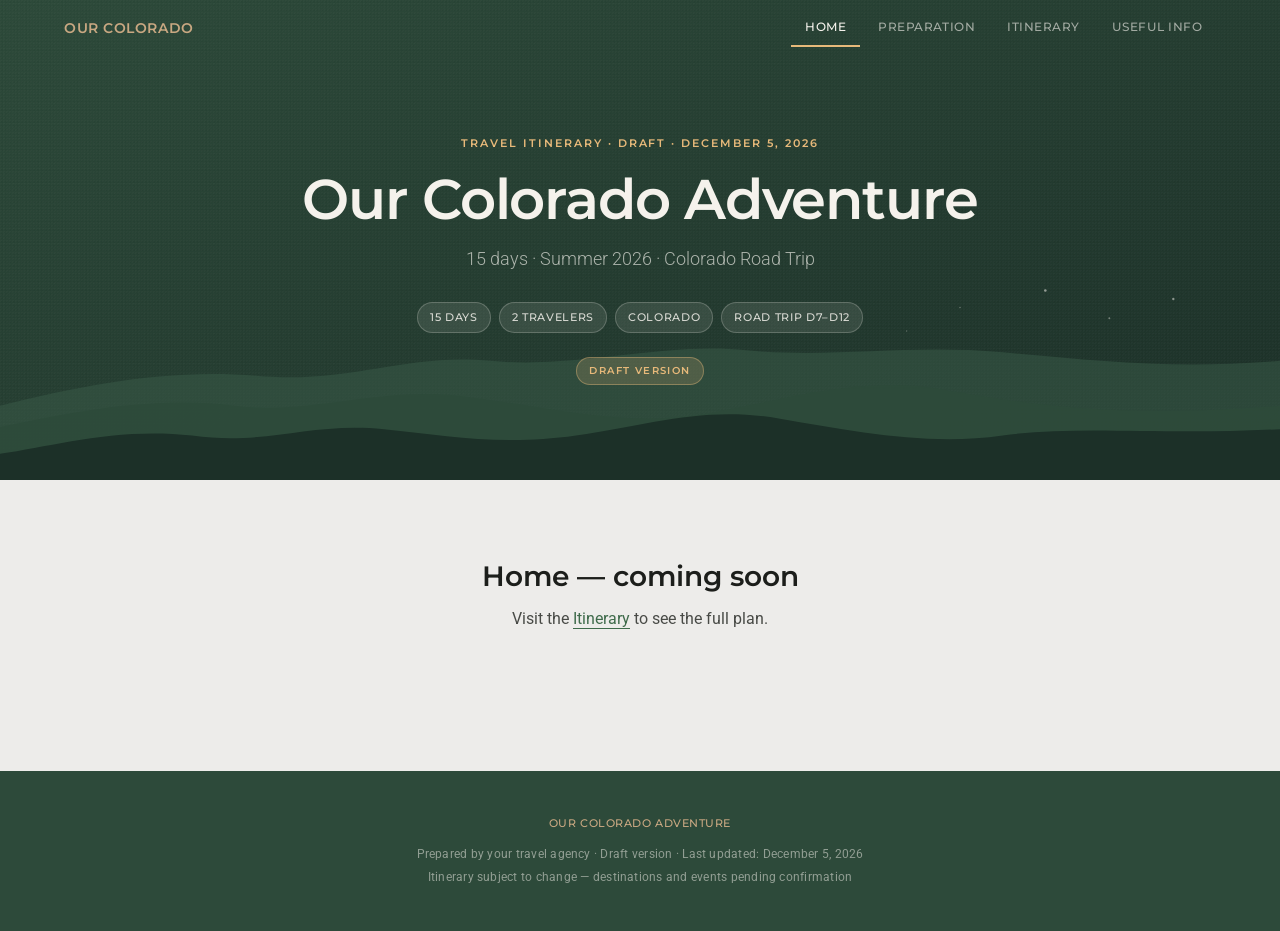
==== commit fa651f20: "Add files via upload" ====
--- a/index.html
+++ b/index.html
@@ -1,706 +1,61 @@
-<!DOCTYPE html>
-<html lang="en">
-<head>
-<meta charset="UTF-8">
-<meta name="viewport" content="width=device-width, initial-scale=1.0">
-<title>Colorado — Antoine & Victoire · Summer 2026</title>
-<link href="https://fonts.googleapis.com/css2?family=Playfair+Display:ital,wght@0,400;0,600;1,400&family=DM+Sans:wght@300;400;500&display=swap" rel="stylesheet">
-<style>
-:root{
-  --sand:#F4EFE6; --clay:#BF9B6F; --rust:#A8522A; --pine:#263D31;
-  --pine-light:#3A5C4A; --slate:#374555; --snow:#FDFAF5; --ink:#18251C;
-  --mist:#E6EDE8; --gold:#C8983A; --card:#FFFFFF; --border:rgba(38,61,49,0.11);
-  --font-display:'Playfair Display',serif;
-  --font-body:'DM Sans',sans-serif;
-}
-*,*::before,*::after{box-sizing:border-box;margin:0;padding:0}
-body{font-family:var(--font-body);background:var(--sand);color:var(--ink);font-size:15px;line-height:1.65;font-weight:300}
-
-/* ── HERO ── */
-.hero{background:var(--pine);color:var(--snow);padding:80px 40px 60px;position:relative;overflow:hidden}
-.hero::before{content:'';position:absolute;inset:0;
-  background:radial-gradient(ellipse 70% 90% at 85% 40%,rgba(143,180,200,.15) 0%,transparent 65%),
-             radial-gradient(ellipse 50% 70% at 5% 90%,rgba(200,152,58,.10) 0%,transparent 55%)}
-.hero-inner{position:relative;max-width:920px;margin:0 auto}
-.hero-eyebrow{font-family:var(--font-body);font-size:10px;font-weight:500;letter-spacing:.22em;text-transform:uppercase;color:var(--clay);margin-bottom:20px}
-.hero h1{font-family:var(--font-display);font-size:clamp(44px,7vw,80px);font-weight:300;line-height:1.05;margin-bottom:14px;letter-spacing:-.01em}
-.hero h1 em{font-style:italic;color:var(--clay)}
-.hero-sub{font-family:var(--font-body);font-size:14px;font-weight:300;color:rgba(253,250,245,.6);max-width:440px;margin-bottom:40px;letter-spacing:.02em}
-.hero-chips{display:flex;flex-wrap:wrap;gap:8px}
-.chip{background:rgba(253,250,245,.07);border:1px solid rgba(253,250,245,.16);color:rgba(253,250,245,.8);padding:5px 15px;border-radius:2px;font-size:11px;font-weight:400;letter-spacing:.04em}
-.chip.accent{background:rgba(200,152,58,.2);border-color:rgba(200,152,58,.38);color:var(--gold)}
-.status-badge{display:inline-flex;align-items:center;gap:7px;background:rgba(200,152,58,.13);border:1px solid rgba(200,152,58,.3);color:#9A7020;font-size:10px;padding:5px 13px;border-radius:2px;margin-top:22px;font-weight:500;letter-spacing:.04em}
-.status-dot{width:5px;height:5px;border-radius:50%;background:var(--gold)}
-
-/* ── LAYOUT ── */
-.container{max-width:920px;margin:0 auto;padding:0 28px}
-.section{padding:52px 0}
-.section+.section{border-top:1px solid var(--border)}
-.section-title{font-family:var(--font-display);font-size:28px;font-weight:400;color:var(--pine);margin-bottom:8px;letter-spacing:-.01em}
-.section-lead{font-size:12px;font-weight:400;color:#8A9E92;margin-bottom:28px;letter-spacing:.02em}
-
-/* ── KEY INFO ── */
-.info-cards{display:grid;grid-template-columns:repeat(auto-fit,minmax(200px,1fr));gap:10px}
-.ic{background:var(--card);border:1px solid var(--border);border-radius:3px;padding:16px 18px}
-.ic-label{font-size:9px;font-weight:600;text-transform:uppercase;letter-spacing:.14em;color:#9AABA2;margin-bottom:7px}
-.ic-val{font-size:14px;font-weight:500;color:var(--pine);font-family:var(--font-body)}
-.ic-sub{font-size:11px;font-weight:300;color:#7A8A84;margin-top:3px}
-
-/* ── CHART CARDS ── */
-.chart-card{background:var(--card);border:1px solid var(--border);border-radius:3px;padding:28px 24px 20px;margin-bottom:16px}
-.chart-title{font-family:var(--font-display);font-size:20px;font-weight:400;color:var(--pine);margin-bottom:4px}
-.chart-sub{font-size:11px;font-weight:300;color:#9AABA2;margin-bottom:20px;letter-spacing:.02em}
-.chart-wrap{width:100%;overflow:visible}
-svg text{font-family:var(--font-body)}
-
-/* ── PREREQS ── */
-.prereq-grid{display:grid;grid-template-columns:repeat(auto-fit,minmax(260px,1fr));gap:12px}
-.prereq-card{background:var(--card);border:1px solid var(--border);border-radius:3px;padding:20px 22px}
-.prereq-icon{font-size:20px;margin-bottom:10px;display:block}
-.prereq-title{font-family:var(--font-display);font-size:17px;font-weight:400;color:var(--pine);margin-bottom:10px}
-.prereq-list{list-style:none;display:flex;flex-direction:column;gap:6px}
-.prereq-list li{font-size:12px;font-weight:300;color:var(--slate);line-height:1.55;padding-left:14px;position:relative}
-.prereq-list li::before{content:'—';position:absolute;left:0;color:var(--clay);font-size:10px;top:2px}
-.prereq-list li strong{color:var(--pine);font-weight:500}
-.prereq-alert{background:#FDF4E6;border:1px solid rgba(200,152,58,.3);border-radius:3px;padding:10px 13px;font-size:11px;font-weight:300;color:#7A5010;margin-top:10px}
-
-/* ── MAP SECTION ── */
-.map-tabs{display:flex;border-bottom:1px solid var(--border);background:var(--card)}
-.map-tab{padding:11px 22px;font-size:12px;font-family:var(--font-body);font-weight:400;cursor:pointer;border:none;background:transparent;color:#7A8A84;border-bottom:2px solid transparent;transition:all .18s;letter-spacing:.02em}
-.map-tab.active{color:var(--pine);font-weight:500;border-bottom-color:var(--pine)}
-.map-section-wrap{border:1px solid var(--border);border-radius:3px;overflow:hidden}
-.map-section-wrap iframe{width:100%;height:460px;border:0;display:block}
-.map-fallback{padding:40px;text-align:center;background:var(--mist);font-size:13px;color:#8A9E92}
-.map-btn{display:inline-flex;align-items:center;gap:7px;margin-top:14px;padding:9px 18px;background:var(--pine);color:var(--snow);border-radius:2px;font-size:12px;font-weight:400;text-decoration:none;font-family:var(--font-body);letter-spacing:.03em;transition:background .18s}
-.map-btn:hover{background:var(--pine-light)}
-
-/* ── TIMELINE STRIP ── */
-.timeline-strip{display:flex;gap:3px;height:6px;border-radius:2px;overflow:hidden;margin-bottom:8px}
-.ts-seg{height:100%;border-radius:1px}
-.strip-legend{display:flex;gap:20px;font-size:10px;font-weight:400;color:#9AABA2;margin-bottom:22px;flex-wrap:wrap;letter-spacing:.03em}
-
-/* ── PHASE FILTER TABS ── */
-.phase-tabs{display:flex;gap:5px;flex-wrap:wrap;margin-bottom:20px}
-.pt{padding:6px 16px;border-radius:2px;border:1px solid var(--border);background:transparent;color:var(--slate);font-size:11px;font-weight:400;font-family:var(--font-body);cursor:pointer;transition:all .18s;letter-spacing:.03em}
-.pt:hover{background:var(--mist)}
-.pt.active{background:var(--pine);color:var(--snow);border-color:var(--pine)}
-
-/* ── DAY CARDS ── */
-.day-card{background:var(--card);border:1px solid var(--border);border-radius:3px;margin-bottom:8px;overflow:hidden;transition:box-shadow .18s}
-.day-card:hover{box-shadow:0 3px 18px rgba(38,61,49,.07)}
-.day-header{display:flex;align-items:center;gap:14px;padding:15px 20px;cursor:pointer;user-select:none}
-.day-num{min-width:34px;text-align:center;font-size:10px;font-weight:500;padding:3px 8px;border-radius:2px;letter-spacing:.05em;font-family:var(--font-body)}
-.phase-arvada .day-num{background:#FEF3E2;color:#7A4A08}
-.phase-rt .day-num{background:#EEF0FB;color:#3A49A8}
-.phase-fin .day-num{background:#F3EEF7;color:#6B3FA0}
-.phase-dep .day-num{background:#F0F0F0;color:#555}
-.day-title-col{flex:1}
-.day-title{font-size:14px;font-weight:500;color:var(--ink);font-family:var(--font-body)}
-.day-subtitle{font-size:11px;font-weight:300;color:#7A8A84;margin-top:2px}
-.day-tag{font-size:10px;font-weight:400;padding:2px 10px;border-radius:2px;white-space:nowrap;letter-spacing:.03em}
-.phase-arvada .day-tag{background:#FEF3E2;color:#7A4A08}
-.phase-rt .day-tag{background:#EEF0FB;color:#3A49A8}
-.phase-fin .day-tag{background:#F3EEF7;color:#6B3FA0}
-.phase-dep .day-tag{background:#F0F0F0;color:#555}
-.chev{font-size:11px;color:#bbb;transition:transform .2s;flex-shrink:0}
-.chev.open{transform:rotate(180deg)}
-.day-body{display:none;padding:0 20px 20px}
-.day-body.open{display:block}
-.divider{height:1px;background:var(--border);margin-bottom:18px}
-.slabel{font-size:9px;font-weight:600;text-transform:uppercase;letter-spacing:.14em;color:#9AABA2;margin:16px 0 7px}
-.place-photo{width:100%;height:200px;object-fit:cover;border-radius:2px;margin-bottom:4px;display:block}
-.photo-credit{font-size:10px;color:#b8c4bc;margin-bottom:14px;text-align:right;font-weight:300}
-.tl{display:flex;flex-direction:column;gap:7px}
-.tl-item{display:flex;gap:11px;align-items:flex-start}
-.tl-time{font-size:11px;font-weight:400;color:#9AABA2;min-width:52px;padding-top:2px;font-variant-numeric:tabular-nums}
-.tl-dot{width:5px;height:5px;border-radius:50%;background:var(--clay);margin-top:7px;flex-shrink:0}
-.tl-text{font-size:13px;font-weight:300;color:var(--ink);line-height:1.55}
-.magic{color:var(--rust);font-weight:500}
-.info-block{background:var(--mist);border-radius:2px;padding:11px 14px;font-size:12px;font-weight:300;color:var(--slate);line-height:1.6}
-.budget-grid{display:grid;grid-template-columns:repeat(3,1fr);gap:8px}
-.bc{border-radius:2px;padding:9px 12px}
-.bc .bl{font-size:9px;font-weight:600;text-transform:uppercase;letter-spacing:.1em;margin-bottom:4px}
-.bc .ba{font-size:15px;font-weight:500;font-family:var(--font-body)}
-.b-min{background:#EBF5ED;color:#1E6640}
-.b-conf{background:#E8EEF8;color:#2B4A8A}
-.b-prem{background:#F3EEF7;color:#6B3FA0}
-.b-note{font-size:10px;font-weight:300;color:#9AABA2;margin-top:7px}
-.map-btn-small{display:inline-flex;align-items:center;gap:6px;padding:6px 13px;background:var(--pine);color:var(--snow);border-radius:2px;font-size:11px;font-weight:400;text-decoration:none;font-family:var(--font-body);letter-spacing:.02em}
-
-/* ── EVENTS ── */
-.event-list{display:flex;flex-direction:column;gap:10px}
-.ev{background:var(--card);border:1px solid var(--border);border-radius:3px;padding:15px 18px;display:flex;gap:14px}
-.ev-icon{font-size:18px;flex-shrink:0;margin-top:1px}
-.ev-title{font-size:13px;font-weight:500;color:var(--ink)}
-.ev-detail{font-size:11px;font-weight:300;color:#7A8A84;margin-top:3px;line-height:1.55}
-.ev-resa{display:inline-block;font-size:10px;background:#FDF0E6;color:#A84020;padding:2px 8px;border-radius:2px;margin-top:5px;font-weight:500;letter-spacing:.03em}
-
-/* ── BUDGET TABLE ── */
-.budget-table{width:100%;border-collapse:collapse}
-.budget-table th,.budget-table td{padding:11px 15px;text-align:left;font-size:12px}
-.budget-table th{font-weight:600;font-size:9px;text-transform:uppercase;letter-spacing:.12em;color:#9AABA2;border-bottom:1px solid var(--border)}
-.budget-table tr+tr td{border-top:1px solid var(--border)}
-.budget-table td:first-child{color:var(--slate);font-weight:400}
-.bmin-cell{color:#1E6640;font-weight:500}
-.bconf-cell{color:#2B4A8A;font-weight:500}
-.bprem-cell{color:#6B3FA0;font-weight:500}
-.total-row td{background:var(--mist);font-weight:500;border-top:2px solid var(--border)!important}
-
-/* ── NOTES ── */
-.note-grid{display:grid;grid-template-columns:repeat(auto-fit,minmax(240px,1fr));gap:10px}
-.note-card{background:var(--card);border:1px solid var(--border);border-left:2px solid var(--clay);border-radius:0 3px 3px 0;padding:14px 16px}
-.note-title{font-size:12px;font-weight:500;color:var(--pine);margin-bottom:5px;font-family:var(--font-body)}
-.note-text{font-size:11px;font-weight:300;color:var(--slate);line-height:1.6}
-
-/* ── FOOTER ── */
-.footer{background:var(--pine);color:rgba(253,250,245,.45);text-align:center;padding:30px 24px;font-size:11px;font-weight:300;margin-top:24px;letter-spacing:.03em}
-.footer strong{color:var(--clay);font-weight:500}
-
-/* ── CHECKLIST ── */
-.cl-cat{padding:8px 20px;background:var(--mist);border-top:1px solid var(--border);font-size:10px;font-weight:600;text-transform:uppercase;letter-spacing:.12em;color:#9AABA2}
-.cl-group{display:flex;flex-direction:column}
-.cl-item{display:flex;align-items:flex-start;gap:12px;padding:11px 20px;cursor:pointer;transition:background .15s;border-top:1px solid var(--border)}
-.cl-item:hover{background:#FAFCFA}
-.cl-item input[type=checkbox]{margin-top:3px;flex-shrink:0;accent-color:var(--pine);width:15px;height:15px;cursor:pointer}
-.cl-item span{font-size:12px;font-weight:300;color:var(--slate);line-height:1.55}
-.cl-item input:checked~span{color:#b0b8b2;text-decoration:line-through}
-.cl-warn{font-size:11px;color:var(--rust);font-style:italic;display:block;margin-top:3px}
-
-/* ── TOOLTIP ── */
-.tt{position:fixed;background:var(--ink);color:var(--snow);font-size:11px;font-family:var(--font-body);font-weight:300;padding:6px 10px;border-radius:3px;pointer-events:none;opacity:0;transition:opacity .15s;z-index:999;max-width:200px;line-height:1.4}
-
-@media(max-width:620px){
-  .hero{padding:52px 20px 44px}
-  .budget-grid{grid-template-columns:1fr 1fr}
-  .day-tag{display:none}
-  .hero h1{font-size:42px}
-}
-</style>
-</head>
-<body>
-<div class="tt" id="tt"></div>
-
-<!-- HERO -->
-<div class="hero">
-  <div class="hero-inner">
-    <div class="hero-eyebrow">Travel Itinerary &nbsp;·&nbsp; Draft &nbsp;·&nbsp; <span id="today-date"></span></div>
-    <h1>Colorado<br><em>Antoine & Victoire</em></h1>
-    <div class="hero-sub">15 days &nbsp;·&nbsp; Summer 2026 &nbsp;·&nbsp; Colorado Road Trip</div>
-    <div class="hero-chips">
-      <span class="chip">15 days</span>
-      <span class="chip">2 travelers</span>
-      <span class="chip">Colorado</span>
-      <span class="chip">Road trip D7–D12</span>
-    </div>
-    <div class="status-badge"><span class="status-dot"></span>Draft — some destinations still to be confirmed</div>
-  </div>
-</div>
-
-<div class="container">
-
-<!-- KEY INFO -->
-<div class="section">
-  <div class="section-title">Key Information</div>
-  <div class="section-lead">Essential details at a glance</div>
-  <div class="info-cards">
-    <div class="ic"><div class="ic-label">Arrival</div><div class="ic-val">D1 — 4:00 PM</div><div class="ic-sub">Denver Intl Airport (DEN)</div></div>
-    <div class="ic"><div class="ic-label">Departure</div><div class="ic-val">D15 — 5:00 PM</div><div class="ic-sub">Return flight to France</div></div>
-    <div class="ic"><div class="ic-label">With M&R</div><div class="ic-val">D1–D7 & D13–D15</div><div class="ic-sub">Arvada — staying with friends</div></div>
-    <div class="ic"><div class="ic-label">Road trip hotels</div><div class="ic-val">D7–D12</div><div class="ic-sub">Aspen · Moab · Montrose · Alamosa</div></div>
-    <div class="ic"><div class="ic-label">Car rental</div><div class="ic-val">Pick up D1</div><div class="ic-sub">For the full duration of the trip</div></div>
-    <div class="ic"><div class="ic-label">Recommended pass</div><div class="ic-val">America the Beautiful</div><div class="ic-sub">~$80 · Covers all National Parks</div></div>
-  </div>
-</div>
-
-<!-- OVERALL ITINERARY -->
-<div class="section">
-  <div class="section-title">Overall Itinerary</div>
-  <div class="section-lead">Driving distances and maps across all 15 days</div>
-
-  <div style="display:flex;align-items:center;gap:10px;margin-bottom:16px;">
-    <span style="font-size:11px;color:#9AABA2;font-weight:400;">Distance:</span>
-    <button id="btn-mi" class="pt active" onclick="setUnit('mi')">Miles</button>
-    <button id="btn-km" class="pt" onclick="setUnit('km')">Kilometers</button>
-  </div>
-
-  <div class="chart-card">
-    <div class="chart-title">Daily Driving Distance</div>
-    <div class="chart-sub" id="miles-sub">Miles per day — dashed line shows trip average</div>
-    <div class="chart-wrap"><svg id="svg-miles" width="100%" style="display:block"></svg></div>
-  </div>
-
-  <div class="chart-card" style="padding:0;overflow:hidden;">
-    <div style="padding:20px 20px 12px;">
-      <div class="chart-title">Trip Maps</div>
-      <div class="chart-sub">Day trips from Arvada and the full road trip circuit</div>
-    </div>
-    <div class="map-tabs">
-      <button class="map-tab active" onclick="switchMap('ex',this)">&#127968; Base &amp; day trips D1–D7</button>
-      <button class="map-tab" onclick="switchMap('rt',this)">&#128663; Road trip D7–D12</button>
-      <button class="map-tab" onclick="switchMap('full',this)">&#128506; Full route</button>
-    </div>
-    <div id="map-ex" style="padding:20px;">
-      <div class="map-fallback" style="background:var(--mist);border-radius:3px;padding:20px;text-align:center;">
-        <p style="margin-bottom:10px;font-size:13px;color:var(--slate)">Arvada · Red Rocks · Rocky Mountain NP · Colorado Springs · Pikes Peak · Denver RiNo</p>
-        <a class="map-btn" href="https://www.google.com/maps/dir/Arvada,+CO/Red+Rocks+Park+and+Amphitheatre,+Morrison,+CO/Rocky+Mountain+National+Park,+CO/Garden+of+the+Gods,+Colorado+Springs,+CO/Pikes+Peak,+CO/RiNo+Art+District,+Denver,+CO" target="_blank" rel="noopener">Open in Google Maps &#8599;</a>
-      </div>
-    </div>
-    <div id="map-rt" style="display:none;padding:20px;">
-      <div class="map-fallback" style="background:var(--mist);border-radius:3px;padding:20px;text-align:center;">
-        <p style="margin-bottom:10px;font-size:13px;color:var(--slate)">Arvada &#8594; Aspen (Maroon Bells) &#8594; Moab (Arches / Dead Horse) &#8594; Black Canyon (Montrose) &#8594; Great Sand Dunes (Alamosa) &#8594; Arvada</p>
-        <a class="map-btn" href="https://www.google.com/maps/dir/Arvada,+CO/Aspen,+CO/Moab,+UT/Montrose,+CO/Great+Sand+Dunes+National+Park,+CO/Arvada,+CO" target="_blank" rel="noopener">Open in Google Maps &#8599;</a>
-      </div>
-    </div>
-    <div id="map-full" style="display:none;padding:20px;">
-      <div class="map-fallback" style="background:var(--mist);border-radius:3px;padding:20px;text-align:center;">
-        <p style="margin-bottom:10px;font-size:13px;color:var(--slate)">Complete circuit: Arvada — Red Rocks — RMNP — Colorado Springs — Aspen — Maroon Bells — Moab — Black Canyon — Great Sand Dunes — Arvada</p>
-        <a class="map-btn" href="https://www.google.com/maps/dir/Arvada,+CO/Aspen,+CO/Moab,+UT/Montrose,+CO/Great+Sand+Dunes+National+Park,+CO/Arvada,+CO" target="_blank" rel="noopener">Open full route in Google Maps &#8599;</a>
-      </div>
-    </div>
-  </div>
-</div>
-
-<!-- PREREQUISITES -->
-<div class="section">
-  <div class="section-title">Prerequisites &amp; Preparation</div>
-  <div class="section-lead">Everything to arrange before departure — tick each item off as you go</div>
-  <div style="background:var(--card);border:1px solid var(--border);border-radius:3px;overflow:hidden;">
-
-    <div class="cl-cat">Documents</div>
-    <div class="cl-group">
-      <label class="cl-item"><input type="checkbox"><span><strong>Passport</strong> — valid at least 6 months beyond return date</span></label>
-      <label class="cl-item"><input type="checkbox"><span><strong>ESTA</strong> — mandatory for EU citizens · apply at esta.cbp.dhs.gov · at least 72h before departure · ~$21 · valid 2 years<span class="cl-warn">⚠ Must be approved before purchasing flights</span></span></label>
-      <label class="cl-item"><input type="checkbox"><span><strong>International Driving Permit</strong> — recommended alongside your national license</span></label>
-      <label class="cl-item"><input type="checkbox"><span><strong>International credit card</strong> (Visa or Mastercard) — required for car rental deposit</span></label>
-      <label class="cl-item"><input type="checkbox"><span><strong>Document copies</strong> — paper set + email to yourself</span></label>
-    </div>
-
-    <div class="cl-cat">Insurance</div>
-    <div class="cl-group">
-      <label class="cl-item"><input type="checkbox" checked><span><strong>International medical insurance</strong> — covered by Visa Premier card · verify coverage limits and repatriation before departure</span></label>
-      <label class="cl-item"><input type="checkbox"><span><strong>Rental car insurance</strong> — decline the agency offer if your credit card already covers it</span></label>
-    </div>
-
-    <div class="cl-cat">Bookings &amp; Reservations</div>
-    <div class="cl-group">
-      <label class="cl-item"><input type="checkbox"><span><strong>Car rental</strong> — book early via Costco Travel or AutoEurope for best rates</span></label>
-      <label class="cl-item"><input type="checkbox"><span><strong>America the Beautiful Pass</strong> — ~$80 · covers RMNP, Black Canyon, Great Sand Dunes</span></label>
-      <label class="cl-item"><input type="checkbox"><span><strong>RMNP Timed Entry Permit</strong> — recreation.gov · sells out quickly in summer</span></label>
-      <label class="cl-item"><input type="checkbox"><span><strong>Maroon Bells shuttle</strong> — recreation.gov · mandatory · sells out weeks ahead in Jul–Aug</span></label>
-      <label class="cl-item"><input type="checkbox"><span><strong>Pikes Peak Cog Railway</strong> — book well in advance</span></label>
-      <label class="cl-item"><input type="checkbox"><span><strong>Red Rocks concert</strong> (if attending) — AXS / Ticketmaster · sells out in minutes</span></label>
-      <label class="cl-item"><input type="checkbox"><span><strong>Road trip hotels</strong> — Aspen · Moab · Montrose · Alamosa</span></label>
-    </div>
-
-    <div class="cl-cat">Connectivity</div>
-    <div class="cl-group">
-      <label class="cl-item"><input type="checkbox"><span><strong>Phone plan / SIM for the US</strong> — check roaming options or get a US eSIM before departure</span></label>
-      <label class="cl-item"><input type="checkbox"><span><strong>Google Maps offline</strong> — download Colorado &amp; Utah before departure (no signal in mountains)</span></label>
-      <label class="cl-item"><input type="checkbox"><span><strong>recreation.gov account</strong> — needed for RMNP and Maroon Bells reservations</span></label>
-    </div>
-
-    <div class="cl-cat">Gear &amp; Packing</div>
-    <div class="cl-group">
-      <label class="cl-item"><input type="checkbox"><span><strong>Hiking boots</strong> — ankle support for technical terrain</span></label>
-      <label class="cl-item"><input type="checkbox"><span><strong>Layering system</strong> — temps range from 23°F (-5°C) at Pikes Peak to 95°F (35°C) at Sand Dunes</span></label>
-      <label class="cl-item"><input type="checkbox"><span><strong>Water bottle 1.5L+</strong> per person</span></label>
-      <label class="cl-item"><input type="checkbox"><span><strong>Sunscreen SPF50+</strong> — intense UV at altitude</span></label>
-      <label class="cl-item"><input type="checkbox"><span><strong>Power adapter</strong> — US Type A/B (110V, 60Hz)</span></label>
-    </div>
-
-    <div class="cl-cat">Money</div>
-    <div class="cl-group">
-      <label class="cl-item"><input type="checkbox"><span><strong>Cash ~$100</strong> — for parking and small vendors</span></label>
-      <label class="cl-item"><input type="checkbox"><span><strong>Tips budget</strong> — 15–20% at restaurants, 10–15% taxi · culturally non-optional</span></label>
-      <label class="cl-item"><input type="checkbox"><span><strong>Sales tax awareness</strong> — prices displayed are pre-tax · add ~8–10%</span></label>
-    </div>
-
-  </div>
-</div>
-
-<!-- DAY BY DAY -->
-<div class="section">
-  <div class="section-title">Day-by-Day Itinerary</div>
-  <div class="section-lead">Click any day to expand details</div>
-  <div class="timeline-strip">
-    <div class="ts-seg" style="flex:7;background:#E8C070;"></div>
-    <div class="ts-seg" style="flex:5;background:#8898D0;"></div>
-    <div class="ts-seg" style="flex:2;background:#B898C8;"></div>
-    <div class="ts-seg" style="flex:1;background:#C0C0C0;"></div>
-  </div>
-  <div class="strip-legend">
-    <span>◼ <span style="color:#7A4A08;">Arvada with M&R</span></span>
-    <span>◼ <span style="color:#2A3898;">Road trip</span></span>
-    <span>◼ <span style="color:#5A30A0;">End of stay</span></span>
-  </div>
-  <div class="phase-tabs">
-    <button class="pt active" onclick="filterDays('all',this)">All days</button>
-    <button class="pt" onclick="filterDays('arvada',this)">🏠 Arvada with M&R D1–D7</button>
-    <button class="pt" onclick="filterDays('rt',this)">🚗 Road trip D8–D12</button>
-    <button class="pt" onclick="filterDays('fin',this)">🏁 End of stay &amp; departure D13–D15</button>
-  </div>
-  <div id="days-container"></div>
-</div>
-
-<!-- EVENTS -->
-<div class="section">
-  <div class="section-title">Sports & Cultural Events</div>
-  <div class="section-lead">Dates to confirm with friends — early booking essential for marked events</div>
-  <div class="event-list">
-    <div class="ev"><div class="ev-icon">⚾</div><div><div class="ev-title">Colorado Rockies — MLB</div><div class="ev-detail">Coors Field · Downtown Denver · ~20 min from Arvada (Light Rail line G) · Season Mar–Sep · Tickets from $15<br>Best seats: 200-level 3rd base side, Rocky Mountains backdrop</div><span class="ev-resa">Book ahead for weekend games</span></div></div>
-    <div class="ev"><div class="ev-icon">⚽</div><div><div class="ev-title">Colorado Rapids — MLS</div><div class="ev-detail">Dick's Sporting Goods Park · Commerce City · 25 min from Arvada · Season Apr–Nov · Relaxed vibe · Tickets $20–60</div></div></div>
-    <div class="ev"><div class="ev-icon">🎵</div><div><div class="ev-title">Red Rocks Amphitheatre — Evening Concert</div><div class="ev-detail">Morrison · 30 min from Arvada · Rock, jazz, electronic, hip-hop · One of the world's great outdoor venues</div><span class="ev-resa">⚠ Sells out in minutes — book as soon as tickets go live (AXS / Ticketmaster)</span></div></div>
-    <div class="ev"><div class="ev-icon">🎶</div><div><div class="ev-title">Summer Festivals</div><div class="ev-detail"><strong>Underground Music Showcase</strong> — Denver, July · Local indie rock<br><strong>Jazz in the Park</strong> — City Park Denver, Jul–Aug · Free admission<br><strong>Aspen Music Festival</strong> — Jul–Aug (if Aspen overnight confirmed)</div></div></div>
-  </div>
-</div>
-
-
-
-</div><!-- /container -->
-
-<div class="footer">
-  Prepared by your travel agency &nbsp;·&nbsp; <strong>Draft version</strong> &nbsp;·&nbsp; Last updated: <span id="footer-date"></span><br>
-  Itinerary subject to change — destinations and events pending confirmation
-</div>
-
-<script>
-// ── DATES ──
-const now = new Date();
-const ds = now.toLocaleDateString('en-US',{month:'long',day:'numeric',year:'numeric'});
-document.getElementById('today-date').textContent = ds;
-document.getElementById('footer-date').textContent = ds;
-
-// ── MAP TABS ──
-function switchMap(w,btn){
-  document.querySelectorAll('.map-tab').forEach(b=>b.classList.remove('active'));
-  btn.classList.add('active');
-  document.getElementById('map-ex').style.display   = w==='ex'  ?'block':'none';
-  document.getElementById('map-rt').style.display   = w==='rt'  ?'block':'none';
-  document.getElementById('map-full').style.display = w==='full'?'block':'none';
-}
-
-// ── TOOLTIP ──
-const tt = document.getElementById('tt');
-function showTip(e,txt){tt.textContent=txt;tt.style.opacity='1';moveTip(e)}
-function moveTip(e){tt.style.left=(e.clientX+14)+'px';tt.style.top=(e.clientY-34)+'px'}
-function hideTip(){tt.style.opacity='0'}
-
-// ── CHART DATA ──
-const DAYS  = ['D1','D2','D3','D4','D5','D6','D7','D8','D9','D10','D11','D12','D13','D14','D15'];
-const PHASE = ['arvada','arvada','arvada','arvada','arvada','arvada','rt','rt','rt','rt','rt','rt','fin','fin','dep'];
-const MILES = [25,20,110,110,10,10,180,310,30,220,110,400,15,10,25];
-const MILES_TIP = ['Arrival + car pickup','Red Rocks + RiNo Denver','Rocky Mountain NP','Colorado Springs + Pikes Peak','Local Arvada','Local Arvada','Arvada→Aspen via Independence Pass','Aspen (Maroon Bells)→Moab','Moab local — Arches + Dead Horse','Moab→Black Canyon via Million Dollar Hwy','Black Canyon→Great Sand Dunes','Alamosa→Arvada','TBC','TBC','Airport transfer'];
-// Departure and return in decimal hours (null = no driving day)
-const DEPART = [16,6.5,6.75,7.5,null,null,null,8,6,8,7.5,7.5,null,8,null];
-const RETURN_ = [21,20,18,19,21,21,21,19,20,20,20,18,22,22,17];
-const TIME_TIP = ['Arrival 4PM → dinner with M&R 9PM','Red Rocks 6:30AM → RiNo 8PM','RMNP depart 6:45AM → back 6PM','CO Springs 7:30AM → back 7PM','Free day with M&R','Event at M&R','Prep day → dinner with M&R','Depart 8AM → Aspen 7PM','Maroon Bells 6AM → Montrose 8PM','Black Canyon 8AM → Montrose 8PM','Sand Dunes 7:30AM → Alamosa 8PM','Royal Gorge 7:30AM → Arvada 6PM','Flexible Denver day','Red Rocks hike → farewell dinner','Morning free → airport 1PM'];
-const BUDGET = [80,130,150,200,90,100,150,380,320,200,190,200,110,130,60];
-const BUDGET_TIP = ['Arrival','Red Rocks + RiNo','RMNP','Colorado Springs + Pikes Peak','Free day','M&R event','Arvada→Aspen','Maroon Bells→Moab','Moab — Arches + Dead Horse','Moab→Black Canyon','Black Canyon→Sand Dunes','Sand Dunes→Arvada','TBC','TBC','Departure'];
-
-// ── PHASE COLORS ──
-const PC = {arvada:'#E8C070',rt:'#8898D0',fin:'#B898C8',dep:'#B8B8B8'};
-const PD = {arvada:'#7A4A08',rt:'#2A3898',fin:'#5A30A0',dep:'#444'};
-
-// ── SVG CHART ENGINE ──
-// Shared constants
-const MARGIN = {top:14, right:16, bottom:36, left:50};
-
-function getW(svgEl){ return svgEl.parentElement.clientWidth || 800; }
-
-function dayX(i, W, n){
-  const plotW = W - MARGIN.left - MARGIN.right;
-  const step  = plotW / n;
-  return MARGIN.left + step*i + step/2;
-}
-
-function drawGrid(svg, yTicks, yScale, W, H, fmt){
-  const plotW = W - MARGIN.left - MARGIN.right;
-  yTicks.forEach(v=>{
-    const y = MARGIN.top + H - yScale(v);
-    // gridline
-    const line = document.createElementNS('http://www.w3.org/2000/svg','line');
-    line.setAttribute('x1', MARGIN.left); line.setAttribute('x2', MARGIN.left + plotW);
-    line.setAttribute('y1', y); line.setAttribute('y2', y);
-    line.setAttribute('stroke','#E4EAE6'); line.setAttribute('stroke-width','1');
-    svg.appendChild(line);
-    // label
-    const txt = document.createElementNS('http://www.w3.org/2000/svg','text');
-    txt.setAttribute('x', MARGIN.left - 7);
-    txt.setAttribute('y', y + 3.5);
-    txt.setAttribute('text-anchor','end');
-    txt.setAttribute('font-size','9');
-    txt.setAttribute('fill','#A8B8B0');
-    txt.textContent = fmt(v);
-    svg.appendChild(txt);
-  });
-}
-
-function drawDayLabels(svg, W, H){
-  DAYS.forEach((d,i)=>{
-    const x = dayX(i, W, DAYS.length);
-    const txt = document.createElementNS('http://www.w3.org/2000/svg','text');
-    txt.setAttribute('x', x);
-    txt.setAttribute('y', MARGIN.top + H + 22);
-    txt.setAttribute('text-anchor','middle');
-    txt.setAttribute('font-size','9');
-    txt.setAttribute('fill','#A8B8B0');
-    txt.textContent = d;
-    svg.appendChild(txt);
-  });
-}
-
-// ── CHART 1: Bar chart (miles) ──
-function buildMilesChart(){
-  const svg = document.getElementById('svg-miles');
-  const W   = getW(svg);
-  const H   = 160;
-  svg.setAttribute('height', H + MARGIN.top + MARGIN.bottom);
-  svg.setAttribute('viewBox', `0 0 ${W} ${H + MARGIN.top + MARGIN.bottom}`);
-
-  const convMilesArr = distUnit==='km' ? MILES.map(v=>Math.round(v*1.60934)) : MILES;
-  const maxV = Math.max(...convMilesArr);
-  const yMax = Math.ceil(maxV / 50) * 50 || 50;
-  const scale = v => (v / yMax) * H;
-
-  // Y ticks
-  const yTicks = [];
-  for(let v=0; v<=yMax; v+=50) yTicks.push(v);
-  const conv = distUnit==='km' ? 1.60934 : 1;
-  const convMiles = MILES.map(v=>Math.round(v*conv));
-  drawGrid(svg, yTicks, scale, W, H, v=>Math.round(v*conv)+(distUnit==='km'?'km':'mi'));
-
-  // Avg line
-  const avg = Math.round(MILES.reduce((a,b)=>a+b,0)/MILES.length);
-  const avgY = MARGIN.top + H - scale(avg);
-  const avgLine = document.createElementNS('http://www.w3.org/2000/svg','line');
-  avgLine.setAttribute('x1', MARGIN.left); avgLine.setAttribute('x2', W - MARGIN.right);
-  avgLine.setAttribute('y1', avgY); avgLine.setAttribute('y2', avgY);
-  avgLine.setAttribute('stroke','#A8522A'); avgLine.setAttribute('stroke-width','1.5');
-  avgLine.setAttribute('stroke-dasharray','5,3');
-  svg.appendChild(avgLine);
-  const avgTxt = document.createElementNS('http://www.w3.org/2000/svg','text');
-  avgTxt.setAttribute('x', W - MARGIN.right + 2); avgTxt.setAttribute('y', avgY + 4);
-  avgTxt.setAttribute('font-size','9'); avgTxt.setAttribute('fill','#A8522A');
-  avgTxt.textContent = 'avg '+avg+(distUnit==='km'?'km':'mi');
-  svg.appendChild(avgTxt);
-
-  // Bars
-  const step = (W - MARGIN.left - MARGIN.right) / MILES.length;
-  const bw   = Math.max(8, step * 0.55);
-  convMilesArr.forEach((v,i)=>{
-    const cx = dayX(i, W, convMilesArr.length);
-    const bh = Math.max(2, scale(v));
-    const by = MARGIN.top + H - bh;
-    const rect = document.createElementNS('http://www.w3.org/2000/svg','rect');
-    rect.setAttribute('x', cx - bw/2); rect.setAttribute('y', by);
-    rect.setAttribute('width', bw); rect.setAttribute('height', bh);
-    rect.setAttribute('rx', '2');
-    rect.setAttribute('fill', PC[PHASE[i]]);
-    rect.setAttribute('stroke', PD[PHASE[i]]);
-    rect.setAttribute('stroke-width','0.5');
-    rect.style.cursor = 'default';
-    rect.addEventListener('mouseenter', e=>showTip(e, `${DAYS[i]}: ${v} ${distUnit} — ${MILES_TIP[i]}`));
-    rect.addEventListener('mousemove',  e=>moveTip(e));
-    rect.addEventListener('mouseleave', hideTip);
-    svg.appendChild(rect);
-  });
-
-  // X axis baseline
-  const base = document.createElementNS('http://www.w3.org/2000/svg','line');
-  base.setAttribute('x1', MARGIN.left); base.setAttribute('x2', W - MARGIN.right);
-  base.setAttribute('y1', MARGIN.top + H); base.setAttribute('y2', MARGIN.top + H);
-  base.setAttribute('stroke','#D8E2DC'); base.setAttribute('stroke-width','1');
-  svg.appendChild(base);
-
-  drawDayLabels(svg, W, H);
-}
-
-// ── COLOR LEGEND (shared) ──
-function appendLegend(svgId){
-  const container = document.getElementById(svgId).parentElement;
-  const leg = document.createElement('div');
-  leg.style.cssText='display:flex;gap:16px;flex-wrap:wrap;margin-top:10px;';
-  [['arvada','Arvada with M&R'],['rt','Road trip'],['fin','End of stay'],['dep','Departure']].forEach(([p,lbl])=>{
-    const item = document.createElement('div');
-    item.style.cssText=`display:flex;align-items:center;gap:5px;font-size:10px;color:${PD[p]};font-family:var(--font-body);font-weight:400`;
-    item.innerHTML=`<span style="width:10px;height:10px;border-radius:2px;background:${PC[p]};border:1px solid ${PD[p]};flex-shrink:0;display:inline-block"></span>${lbl}`;
-    leg.appendChild(item);
-  });
-  container.appendChild(leg);
-}
-
-let distUnit = 'mi';
-function setUnit(u){
-  distUnit = u;
-  document.getElementById('btn-mi').classList.toggle('active', u==='mi');
-  document.getElementById('btn-km').classList.toggle('active', u==='km');
-  document.getElementById('miles-sub').textContent = u==='mi'
-    ? 'Miles per day — dashed line shows trip average'
-    : 'Kilometers per day — dashed line shows trip average';
-  rebuildMiles();
-}
-function rebuildMiles(){
-  const svg = document.getElementById('svg-miles');
-  svg.innerHTML='';
-  const leg = svg.parentElement.querySelector('div[style*="flex"]');
-  if(leg) leg.remove();
-  buildMilesChart(); appendLegend('svg-miles');
-}
-window.addEventListener('load',()=>{ buildMilesChart(); appendLegend('svg-miles'); });
-window.addEventListener('resize', rebuildMiles);
-
-// ── DAY CARDS DATA ──
-const PHOTOS={
-  D1:{url:'https://lh3.googleusercontent.com/place-photos/AL8-SNGPjZTAmgDMTCh2Uh4zUBbEW9FEdG319eKpd_ZSq_CXxBXPswYUlsSSQDkHZpy9_k69V4WJGmw_9cv84kCZPvvksz0fxWl7tozIE6Bw171c9zNcbIZ_ZhPvVHn7d7oqNj_LjmWJ_z4Zjhoe=s800-w800-h600',credit:'Downtown Denver'},
-  D2:{url:'https://lh3.googleusercontent.com/place-photos/AL8-SNF-_3m1YZYwTNk_L1HzystuEpxEaFXbTUtXSsPgRkFWYl010BjqRehANi0SvCO5rOmgd_c19ymFWxeaBGpqeMgAnqDGDIF9atSdskocRbFySDwg_fb5UnSjHBVGFLXupS3M6ZYYxRPUPCcjiQ=s800-w800-h600',credit:'Red Rocks Amphitheatre'},
-  D3:{url:'https://lh3.googleusercontent.com/place-photos/AL8-SNFyfsiYWB7g34empZGadXqdhTvGH3p9NKg1A3OcDmsqR9U800uwfdZONkzIRSJK5DDl4eqSgsKi9v8O6mgxBh_8h4NsRlt7LE9-ld60bB21nMC5mjVUwNTR01NFjz0epKydhYqgyRTFla7-wQ=s800-w800-h600',credit:'Rocky Mountain National Park'},
-  D4:{url:'https://lh3.googleusercontent.com/place-photos/AL8-SNFp8Cb_M___iJB1n5oKbxOrIZvO6XH5oVuJwAsduhczkDIkpNzsGz9i8MVzNZGWCsagAUSegvXlPkKdmBFePh5NDgXaMZ6h1wmsWZfkTpLQU6xN4hVkKbO03i_CpjpfAQCHOwEwlZ6Ry551=s800-w800-h600',credit:'Garden of the Gods'},
-  D5:{url:'https://lh3.googleusercontent.com/place-photos/AL8-SNGPjZTAmgDMTCh2Uh4zUBbEW9FEdG319eKpd_ZSq_CXxBXPswYUlsSSQDkHZpy9_k69V4WJGmw_9cv84kCZPvvksz0fxWl7tozIE6Bw171c9zNcbIZ_ZhPvVHn7d7oqNj_LjmWJ_z4Zjhoe=s800-w800-h600',credit:'Downtown Denver'},
-  D5:{url:'https://lh3.googleusercontent.com/place-photos/AL8-SNGPjZTAmgDMTCh2Uh4zUBbEW9FEdG319eKpd_ZSq_CXxBXPswYUlsSSQDkHZpy9_k69V4WJGmw_9cv84kCZPvvksz0fxWl7tozIE6Bw171c9zNcbIZ_ZhPvVHn7d7oqNj_LjmWJ_z4Zjhoe=s800-w800-h600',credit:'Denver — free day'},
-  D6:{url:'https://lh3.googleusercontent.com/place-photos/AL8-SNESErL4e0sf2qsr014XbmbzZowC2fE5rbct7sSrOQxTMa-YPVrhBajH72bkm_u-uwpfbwfNkUpBw2bI6SH7ml9JDhDXO3wXOcOU3GJa2-YS3bXxXymk-flhClCc9o8mqvR1HNcM_DNw5w_ZwOc=s800-w800-h600',credit:'Red Rocks Amphitheatre'},
-  D7:{url:'https://lh3.googleusercontent.com/place-photos/AL8-SNEmMJIP0wVaTaCYg7udDwh3VOE4aXk-sHx8jN1AO1TTWSXNOdBjB-GcZIXdFqjsoTOCmbmPuuoYlAPj_cAnv1wPfDEgrref4kv1WmXh9R1ua5Ba9RRECiAtMfVcvs8-ZKLwlRT7jAiUZfiOtA=s800-w800-h600',credit:'Maroon Bells / Aspen'},
-  D8:{url:'https://lh3.googleusercontent.com/place-photos/AL8-SNEmMJIP0wVaTaCYg7udDwh3VOE4aXk-sHx8jN1AO1TTWSXNOdBjB-GcZIXdFqjsoTOCmbmPuuoYlAPj_cAnv1wPfDEgrref4kv1WmXh9R1ua5Ba9RRECiAtMfVcvs8-ZKLwlRT7jAiUZfiOtA=s800-w800-h600',credit:'Maroon Bells'},
-  D9:{url:'https://lh3.googleusercontent.com/place-photos/AL8-SNE9Zi7FwtoMDgfyAivOCVJIA14dTUiVaJ1H_2e6ZSG4nPLqfj1hTObt8XqHy8SXcs7ahoyDkLQjbdSbbrc9JQPO7meJ5zlIsIPq2CZtP8vWMN3JdGax19oxOvLgS8CJqXdqNrNNls1suAQ8xnQ=s800-w800-h600',credit:'Arches National Park / Moab'},
-  D10:{url:'https://lh3.googleusercontent.com/place-photos/AL8-SNGxeiGMedZ18cHE3blg5yUFHXpe7Mdi564lOZXSQXoQPxDMmD-SrDJ2vmbchS2Q9nsyfkYGl3H1TnemZS0tSs4iyjLK0sFe7lGaUvIWQGMdsM2YaImWRVvPBJe3jxqmRozKzYCAQYwUTlwyOQ=s800-w800-h600',credit:'Black Canyon of the Gunnison NP'},
-  D11:{url:'https://lh3.googleusercontent.com/place-photos/AL8-SNE9Zi7FwtoMDgfyAivOCVJIA14dTUiVaJ1H_2e6ZSG4nPLqfj1hTObt8XqHy8SXcs7ahoyDkLQjbdSbbrc9JQPO7meJ5zlIsIPq2CZtP8vWMN3JdGax19oxOvLgS8CJqXdqNrNNls1suAQ8xnQ=s800-w800-h600',credit:'Great Sand Dunes NP'},
-  D12:{url:'https://lh3.googleusercontent.com/place-photos/AL8-SNE9Zi7FwtoMDgfyAivOCVJIA14dTUiVaJ1H_2e6ZSG4nPLqfj1hTObt8XqHy8SXcs7ahoyDkLQjbdSbbrc9JQPO7meJ5zlIsIPq2CZtP8vWMN3JdGax19oxOvLgS8CJqXdqNrNNls1suAQ8xnQ=s800-w800-h600',credit:'Great Sand Dunes NP'},
-  D13:{url:'https://lh3.googleusercontent.com/place-photos/AL8-SNGRtmZarTUU-J4Ip6789J0bFm2Tj953BgsLxzphk4hlT4sMV_xJ2ly9va760znFt-FYzHWQ5B1Ykl6mL6woV-Es1fjiB4TJljhcD2X3b3pYWsYIwyX4j1Ny_Ehp8Fla3YZl8XQvb75ypauthQ=s800-w800-h600',credit:'Downtown Denver'},
-  D14:{url:'https://lh3.googleusercontent.com/place-photos/AL8-SNF-_3m1YZYwTNk_L1HzystuEpxEaFXbTUtXSsPgRkFWYl010BjqRehANi0SvCO5rOmgd_c19ymFWxeaBGpqeMgAnqDGDIF9atSdskocRbFySDwg_fb5UnSjHBVGFLXupS3M6ZYYxRPUPCcjiQ=s800-w800-h600',credit:'Red Rocks Park'},
-  D15:{url:'https://lh3.googleusercontent.com/place-photos/AL8-SNGPjZTAmgDMTCh2Uh4zUBbEW9FEdG319eKpd_ZSq_CXxBXPswYUlsSSQDkHZpy9_k69V4WJGmw_9cv84kCZPvvksz0fxWl7tozIE6Bw171c9zNcbIZ_ZhPvVHn7d7oqNj_LjmWJ_z4Zjhoe=s800-w800-h600',credit:'Denver — departure day'},
-};
-const MAP_LINKS={
-  D2:'https://maps.google.com/?cid=8972268900862187181',
-  D3:'https://maps.google.com/?cid=18025638007915053591',
-  D4:'https://maps.google.com/?cid=354059590679096747',
-  D5:'https://maps.google.com/?cid=15868884246367364344',
-  D8:'https://maps.google.com/?cid=14628577093097438748',
-  D9:'https://maps.google.com/?cid=3098353913372031943',
-  D10:'https://maps.google.com/?cid=4553656623816346556',
-  D11:'https://maps.google.com/?cid=3735614441309307865',
-  D12:'https://maps.google.com/?cid=17334089684706978740',
-};
-
-const days=[
-  {num:'D1',phase:'arvada',tag:'Arvada',title:'Arrival in Denver',subtitle:'Landing ~4 PM — settling in Arvada',
-   hebergement:'Arvada M&R',
-   activites:[{t:'4:00 PM',x:'Landing at Denver International Airport (DEN)'},{t:'5:00 PM',x:'Baggage claim + transfer to Arvada (~40 min)'},{t:'6:00 PM',x:'Pick up car rental (Denver airport or local agency on the way)'},{t:'7:00 PM',x:'Arrival at M&R '},{t:'Evening',x:'Dinner with M&R'}],
-   tips:'',
-   budget:{min:'~$50',conf:'~$80',prem:'~$100'},bn:'Transfer + Car rental pickup + dinner'},
-  {num:'D2',phase:'arvada',tag:'Day trip',title:'Red Rocks Park + Denver RiNo',subtitle:"Sunrise at the rocks, then Denver's coolest neighborhood — D2/D3/D4 flexible order",
-   hebergement:'Arvada M&R',
-   activites:[{t:'6:30 AM',x:"<span class='magic'>Red Rocks Park — arrive before dawn</span> (30 min from Arvada)"},{t:'8:30 AM',x:'Trading Post Trail hike (2 mi) — free, no ticket needed'},{t:'10:30 AM',x:'Back to Arvada'},{t:'2:00 PM',x:'Denver: RiNo Art District — murals, galleries, The Source Market Hall'},{t:'Evening',x:'Explore RiNo at your own pace — craft breweries, restaurants, street art all within walking distance'}],
-   tips:'Red Rocks Park (no concert): open 24/7, free parking in the morning. Arrive 6:45 AM for golden light. Uber RiNo↔Arvada ~$20. RiNo has some of the best craft breweries in Denver — M&R will know the good spots.',
-   budget:{min:'~$60',conf:'~$130',prem:'~$200'},bn:'Transport + meals + drinks'},
-  {num:'D3',phase:'arvada',tag:'Day trip',title:'Rocky Mountain National Park',subtitle:'Alpine lakes, wildlife, Trail Ridge Road — D2/D3/D4 can be done in any order',
-   hebergement:'Arvada M&R',
-   activites:[{t:'6:45 AM',x:'Early departure Arvada → RMNP Fall River Entrance (1h45)'},{t:'8:30 AM',x:"<span class='magic'>Bear Lake: Emerald Lake Trail</span> (3.5 mi, 700 ft gain) — glacial alpine lakes"},{t:'12:00 PM',x:'Picnic at altitude or lunch in Estes Park'},{t:'1:30 PM',x:'Trail Ridge Road — drive to 14,259 ft. Wildlife: elk, pikas, marmots'},{t:'4:00 PM',x:'Alpine Visitor Center at summit'},{t:'5:30 PM',x:'Return to Arvada M&R'}],
-   tips:'Timed Entry Permit required in summer (~$2, recreation.gov). America the Beautiful Pass (~$80) covers all NPs on this trip. Pack a warm layer for altitude.',
-   budget:{min:'~$70',conf:'~$150',prem:'~$280'},bn:'Park entry + transport + meals'},
-  {num:'D4',phase:'arvada',tag:'Day trip',title:'Colorado Springs + Garden of the Gods + Pikes Peak',subtitle:'Red sandstone formations + 14,115 ft summit — D2/D3/D4 flexible order',
-   hebergement:'Arvada M&R',
-   activites:[{t:'7:30 AM',x:'Depart Arvada → Colorado Springs (1h15 via I-25 S)'},{t:'9:00 AM',x:"<span class='magic'>Garden of the Gods</span> — red sandstone against Pikes Peak backdrop (free)"},{t:'1:00 PM',x:'Lunch in Colorado Springs — The Rabbit Hole or Bristol Brewing'},{t:'2:30 PM',x:"<span class='magic'>Pikes Peak Cog Railway</span> — book well in advance · summit 14,115 ft (4,302 m)"},{t:'6:00 PM',x:'Return to Arvada'}],
-   tips:'Cog Railway: must be booked well in advance online. Summit is <50°F (<10°C) even in July — bring a warm layer. Garden of the Gods is free access.',
-
-   budget:{min:'~$80',conf:'~$200',prem:'~$300'},bn:'Transport + activities + meals'},
-  {num:'D5',phase:'arvada',tag:'Free time',title:'Free day in Arvada',subtitle:'Relaxed day with M&R — options for the evening',
-   hebergement:'Arvada M&R',
-   activites:[{t:'Morning',x:'Free time with friends'},{t:'Afternoon',x:'Option: Denver Art Museum, History Colorado Center, Union Station'},{t:'Evening',x:'Option A: Colorado Rockies MLB (Coors Field) or Colorado Rapids MLS — confirm with M&R'},{t:'Evening',x:"Option B: <span class='magic'>Red Rocks Amphitheatre concert</span> — summer program (30 min from Arvada)"}],
-   tips:'Coors Field: accessible by Light Rail from Arvada (Line G, ~30 min). Red Rocks concerts sell out fast — book on AXS/Ticketmaster as soon as on sale. Shuttle from Morrison recommended. Bring blankets for the concert.',
-   budget:{min:'~$40',conf:'~$100',prem:'~$200'},bn:'Depending on activities'},
-  {num:'D6',phase:'arvada',tag:'Free time',title:'Free day in Arvada',subtitle:'Relaxed day — evening event at M&R',
-   hebergement:'Arvada M&R',
-   activites:[{t:'Morning',x:'Free time with friends'},{t:'Afternoon',x:'Option: cycling South Platte Trail (Denver) or Ralston Creek Trail (Arvada)'},{t:'Evening',x:'Event at M&R'}],
-   tips:"A quieter day before the road trip prep. Good opportunity for laundry, packing research, and recharging.",
-   budget:{min:'~$20',conf:'~$50',prem:'~$80'},bn:'Local activities only'},
-  {num:'D7',phase:'rt',tag:'Road trip',title:'Arvada → Aspen',subtitle:'Independence Pass drive + Aspen afternoon',
-   hebergement:'Proposed by Claude: Limelight Aspen ★★★★ (comfort) · or Hotel Aspen as alternative',
-   activites:[{t:'8:00 AM',x:'Depart Arvada — fill up car and stock cooler before leaving the city'},{t:'10:30 AM',x:"<span class='magic'>Independence Pass</span> (CO-82) — 12,095 ft summit, spectacular views. Check road conditions before departure"},{t:'11:30 AM',x:'Arrive Aspen — check in, drop bags'},{t:'1:00 PM',x:'Lunch in Aspen — explore the town, boutiques, galleries'},{t:'3:00 PM',x:'Afternoon walk: Maroon Creek Road views, Aspen Mountain base, downtown'},{t:'7:00 PM',x:'Dinner in Aspen — Cache Cache or Explore Booksellers area'}],
-   tips:'Independence Pass: open mid-May to mid-Nov — verify conditions before driving. Aspen: 3h free parking downtown. Buy America the Beautiful Pass (~$80) if not already done.',
-   budget:{min:'~$160',conf:'~$320',prem:'~$600'},bn:'Drive + Aspen hotel + meals'},
-  {num:'D8',phase:'rt',tag:'Road trip',title:'Maroon Bells → Moab',subtitle:'Iconic sunrise at the lake then drive to Utah',
-   hebergement:'Proposed by Claude: Hoodoo Moab Hotel (comfort) · or Element Moab as alternative',
-   activites:[{t:'6:00 AM',x:"<span class='magic'>Maroon Bells shuttle at opening</span> (~$8 from Aspen Highlands) — lake reflection at sunrise, unmissable"},{t:'7:00 AM',x:"<span class='magic'>Maroon Lake</span> — Crater Lake Trail (3 mi, 180 ft gain). Maroon Bells: 14,009 ft & 14,019 ft"},{t:'10:00 AM',x:'Return shuttle to Aspen Highlands · quick lunch in Aspen'},{t:'12:30 PM',x:"<span class='magic'>Drive Aspen → Moab</span> (4h30 via CO-82 E + I-70 W + US-191 S) — dramatic canyon landscapes through the Book Cliffs"},{t:'5:00 PM',x:'Arrive Moab — check in, explore Main Street'},{t:'7:00 PM',x:'Dinner in Moab — Moab Brewery or Desert Bistro'}],
-   tips:'Maroon Bells shuttle: mandatory reservation at recreation.gov — book weeks ahead for Jul–Aug. Aspen→Moab drive is long but scenic; start early. Moab at 4,026 ft — warm evenings.',
-   budget:{min:'~$120',conf:'~$280',prem:'~$500'},bn:'Shuttle + drive + Moab hotel + meals'},
-  {num:'D9',phase:'rt',tag:'Road trip',title:'Moab — Arches & Dead Horse Point',subtitle:'Red rock arches, canyon overlooks — a full Utah day',
-   hebergement:'Proposed by Claude: Hoodoo Moab Hotel (2nd night)',
-   activites:[{t:'7:00 AM',x:"<span class='magic'>Arches National Park</span> — start early before the heat. Delicate Arch Trail (3 mi, 480 ft gain): the iconic arch at sunrise"},{t:'10:00 AM',x:'Windows Section: Double Arch, North & South Windows — short walk, spectacular formations'},{t:'12:00 PM',x:'Picnic in the park or lunch back in Moab'},{t:'2:00 PM',x:"<span class='magic'>Dead Horse Point State Park</span> (30 min from Moab) — one of the most jaw-dropping viewpoints in the USA: Colorado River meanders 2,000 ft below"},{t:'5:00 PM',x:'Return to Moab — relax, swim at hotel if available'},{t:'7:00 PM',x:'Dinner in Moab — Pasta Jay\'s or The Sunset Grill for canyon views'}],
-   tips:'Arches NP: timed entry permit required in peak season (recreation.gov, ~$2). Dead Horse Point: $20 state park entry. Bring 3L+ water — Moab summer temps can exceed 100°F (38°C). Canyonlands NP also nearby if time allows.',
-   budget:{min:'~$80',conf:'~$160',prem:'~$300'},bn:'Park entries + meals + Moab hotel'},
-  {num:'D10',phase:'rt',tag:'Road trip',title:'Moab → Black Canyon of the Gunnison',subtitle:'Long scenic drive + canyon arrival — via Million Dollar Highway if desired',
-   hebergement:'Proposed by Claude: Hampton Inn Montrose (comfort) · or TownePlace Suites as alternative',
-   activites:[{t:'8:00 AM',x:'Depart Moab → Montrose (3h30 via US-191 N + US-50 W) — or take the longer but spectacular Million Dollar Highway option'},{t:'8:00 AM',x:"<span class='magic'>Million Dollar Highway option</span> (adds ~2h): Moab → Ouray via US-191 + CO-550 → Silverton → Durango → Montrose. Some of the most dramatic mountain road in the USA"},{t:'12:00 PM',x:'Arrive Ouray or Silverton (if taking MDH) — lunch stop'},{t:'2:00 PM',x:'Continue to Montrose — check in'},{t:'4:00 PM',x:"<span class='magic'>Black Canyon NP — late afternoon</span>: South Rim drive, Gunnison Point overlook, Painted Wall View in afternoon light"},{t:'7:00 PM',x:'Dinner in Montrose — The Brickhouse 700'}],
-   tips:'Million Dollar Highway (US-550 Ouray→Silverton): sheer cliffs, no guardrails, 11,000+ ft passes — one of the great American drives. No extra cost, just time. Discuss with your group the day before. Black Canyon: also great at golden hour.',
-   budget:{min:'~$100',conf:'~$220',prem:'~$380'},bn:'Long drive + park entry + Montrose hotel + meals'},
-  {num:'D11',phase:'rt',tag:'Road trip',title:'Black Canyon → Great Sand Dunes',subtitle:'Morning canyon, afternoon drive to the dunes',
-   hebergement:'Proposed by Claude: Hampton Inn Alamosa (comfort) · or Great Sand Dunes campground for the adventurous',
-   activites:[{t:'8:00 AM',x:"<span class='magic'>Black Canyon NP morning</span> — South Rim: Painted Wall View, Warner Point Nature Trail (2 mi). Best light of the day"},{t:'11:00 AM',x:'Depart Montrose → Great Sand Dunes NP (2h30 via US-285 S)'},{t:'1:30 PM',x:'Arrive Great Sand Dunes — rent sandboard (~$20) at park entrance'},{t:'2:00 PM',x:"<span class='magic'>Climb High Dune</span> (850 ft gain, ~2.5h on loose sand) — arrive early afternoon to avoid peak heat"},{t:'4:30 PM',x:'Sandboard the dunes · Medano Creek wading (best May–July)'},{t:'6:00 PM',x:'Drive to Alamosa (~45 min) · dinner at San Luis Valley Brewing Co.'}],
-   tips:'Black Canyon morning: Painted Wall is best in direct morning light. Sand Dunes: surface still hot in early afternoon — bring 3L+ water, max sunscreen, hat. Start dune climb no later than 2 PM.',
-   budget:{min:'~$80',conf:'~$190',prem:'~$300'},bn:'Black Canyon + Sand Dunes entries + Alamosa hotel + meals'},
-  {num:'D12',phase:'rt',tag:'Road trip',title:'Great Sand Dunes → Arvada',subtitle:'Morning at the dunes then long drive back',
-   hebergement:'Arvada M&R',
-   activites:[{t:'7:30 AM',x:"<span class='magic'>Great Sand Dunes — early morning</span>: best light on the dunes, cooler sand, fewer people"},{t:'9:30 AM',x:'Medano Creek final walk · visitor center'},{t:'10:30 AM',x:'Depart Alamosa → Arvada (3h30 via US-285 N + I-25 N)'},{t:'2:00 PM',x:'Arrive back in Arvada — reunion with M&R '},{t:'Evening',x:'Rest and dinner with M&R — debrief the road trip over food'}],
-   tips:'Leave the dunes no later than 10:30 AM to arrive Arvada in early afternoon. US-285 N through South Park is beautiful — a fitting end to the road trip.',
-   budget:{min:'~$40',conf:'~$80',prem:'~$120'},bn:'Final park visit + drive back'},
-  {num:'D13',phase:'fin',tag:'End of stay',title:'D13 — To be confirmed',subtitle:'Day with M&R in Arvada',
-   hebergement:'Arvada M&R',
-   activites:[{t:'TBC',x:'To be confirmed with M&R'}],
-   tips:'',
-   budget:{min:'TBC',conf:'TBC',prem:'TBC'},bn:'TBC'},
-  {num:'D14',phase:'fin',tag:'End of stay',title:'D14 — To be confirmed',subtitle:'Day with M&R in Arvada',
-   hebergement:'Arvada M&R',
-   activites:[{t:'TBC',x:'To be confirmed with M&R'}],
-   tips:'',
-   budget:{min:'TBC',conf:'TBC',prem:'TBC'},bn:'TBC'},
-  {num:'D15',phase:'dep',tag:'Departure',title:'Return flight to France',subtitle:'Morning with M&R — airport transfer · TBC time',
-   hebergement:'—',
-   activites:[{t:'Morning',x:'Farewell brunch with M&R in Arvada'},{t:'TBC',x:'Depart for Denver International Airport (allow 2h+ for international flight)'},{t:'TBC',x:'Check-in + security at DEN'},{t:'TBC',x:'Takeoff back to France'}],
-   tips:'DEN is large — International Terminal B/C: allow 15–20 min from parking. Good Colorado bourbon selection at duty free.',
-   budget:{min:'TBC',conf:'TBC',prem:'TBC'},bn:'Brunch + airport transfer'}
-];
-
-let openStates={};
-function renderDays(list){
-  const c=document.getElementById('days-container');
-  c.innerHTML=list.map((d,i)=>{
-    const photo=PHOTOS[d.num];
-    const mapLink=MAP_LINKS[d.num];
-    const photoHtml=photo?`<img class="place-photo" src="${photo.url}" alt="${photo.credit}" loading="lazy" onerror="this.style.display='none'"><div class="photo-credit">${photo.credit}</div>`:'';
-    const mapHtml=mapLink?`<div class="slabel">Location</div><a class="map-btn-small" href="${mapLink}" target="_blank" rel="noopener">📍 View on Google Maps</a>`:'' ;
-    return `<div class="day-card phase-${d.phase}">
-      <div class="day-header" onclick="toggle(${i})">
-        <span class="day-num">${d.num}</span>
-        <div class="day-title-col"><div class="day-title">${d.title}</div><div class="day-subtitle">${d.subtitle}</div></div>
-        <span class="day-tag">${d.tag}</span>
-        <span class="chev" id="chev-${i}">▾</span>
-      </div>
-      <div class="day-body" id="body-${i}">
-        <div class="divider"></div>
-        ${photoHtml}
-        <div class="slabel">Schedule</div>
-        <div class="tl">${d.activites.map(a=>`<div class="tl-item"><span class="tl-time">${a.t}</span><span class="tl-dot"></span><span class="tl-text">${a.x}</span></div>`).join('')}</div>
-        <div class="slabel">Accommodation</div>
-        <div class="info-block">${d.hebergement}</div>
-        <div class="slabel">Practical tips</div>
-        <div class="info-block">${d.tips}</div>
-        ${mapHtml}
-
-      </div>
-    </div>`;
-  }).join('');
-  openStates={};
-}
-function toggle(i){
-  openStates[i]=!openStates[i];
-  document.getElementById('body-'+i).classList.toggle('open',!!openStates[i]);
-  document.getElementById('chev-'+i).classList.toggle('open',!!openStates[i]);
-}
-function filterDays(phase,btn){
-  document.querySelectorAll('.pt').forEach(b=>b.classList.remove('active'));
-  btn.classList.add('active');
-  renderDays(phase==='all'?days:days.filter(d=>d.phase===phase));
-}
-renderDays(days);
-</script>
-</body>
-</html>
+<!DOCTYPE html>
+<html lang="en">
+<head>
+  <meta charset="UTF-8">
+  <meta name="viewport" content="width=device-width, initial-scale=1.0">
+  <title>Our Colorado Adventure — Home</title>
+  <link rel="stylesheet" href="css/tokens.css">
+  <link rel="stylesheet" href="css/global.css">
+</head>
+<body>
+
+  <header class="site-nav" id="site-nav">
+    <div class="nav-inner">
+      <a href="index.html" class="nav-brand">Our Colorado</a>
+      <nav class="nav-links">
+        <a href="index.html" class="nav-link nav-link--active">Home</a>
+        <a href="preparation.html" class="nav-link">Preparation</a>
+        <a href="itinerary.html" class="nav-link">Itinerary</a>
+        <a href="useful-info.html" class="nav-link">Useful info</a>
+      </nav>
+      <button class="nav-hamburger" id="nav-hamburger" aria-label="Menu">
+        <span></span><span></span><span></span>
+      </button>
+    </div>
+  </header>
+
+  <section class="hero">
+    <div class="hero-inner">
+      <div class="hero-eyebrow">Travel Itinerary · Draft · <span data-auto-date></span></div>
+      <h1>Our Colorado Adventure</h1>
+      <p class="hero-subtitle">15 days · Summer 2026 · Colorado Road Trip</p>
+      <div class="hero-chips">
+        <span class="hero-chip">15 days</span>
+        <span class="hero-chip">2 travelers</span>
+        <span class="hero-chip">Colorado</span>
+        <span class="hero-chip">Road trip D7–D12</span>
+      </div>
+      <div><span class="hero-badge">Draft version</span></div>
+    </div>
+    <svg class="hero-mountains"></svg>
+  </section>
+
+  <main style="padding: 80px 24px 60px; text-align: center; max-width: 720px; margin: 0 auto;">
+    <h2 style="font-family: var(--font-display); font-size: 28px; color: var(--color-text-primary); margin-bottom: 12px;">Home — coming soon</h2>
+    <p style="color: var(--color-text-secondary); font-size: 16px;">Visit the <a href="itinerary.html" style="color: var(--color-accent-cta); border-bottom: 1px solid var(--color-accent-cta);">Itinerary</a> to see the full plan.</p>
+  </main>
+
+  <footer class="site-footer">
+    <p class="footer-accent">Our Colorado Adventure</p>
+    <p>Prepared by your travel agency · Draft version · Last updated: <span data-auto-date></span></p>
+    <p>Itinerary subject to change — destinations and events pending confirmation</p>
+  </footer>
+
+  <script src="js/nav.js"></script>
+  <script src="js/hero.js"></script>
+  <script>
+    const today = new Date().toLocaleDateString('en-US', { year: 'numeric', month: 'long', day: 'numeric' });
+    document.querySelectorAll('[data-auto-date]').forEach(n => n.textContent = today);
+  </script>
+</body>
+</html>
--- a/css/tokens.css
+++ b/css/tokens.css
@@ -0,0 +1,112 @@
+/* ==========================================================================
+   tokens.css
+   Single source of truth for all colors, typography, spacing, and motion.
+   No hex values should appear anywhere outside this file.
+   ========================================================================== */
+
+:root {
+  /* ── Page structure ── */
+  --color-page-bg:           #EDECEA;
+  --color-card-bg:           #FFFFFF;
+  --color-card-border:       rgba(28, 30, 27, 0.07);
+  --color-card-border-hover: rgba(28, 30, 27, 0.14);
+  --color-divider:           rgba(28, 30, 27, 0.08);
+
+  /* ── Navigation ── */
+  --color-nav-bg:            #2D4A3A;
+  --color-nav-text:          #F5F2EC;
+  --color-nav-text-muted:    rgba(245, 242, 236, 0.60);
+  --color-nav-accent:        #C9A882;
+  --color-nav-active-border: #E7B97A;
+  --color-nav-hover-bg:      rgba(245, 242, 236, 0.08);
+
+  /* ── Hero ── */
+  --color-hero-bg-from:      #2D4A3A;
+  --color-hero-bg-to:        #1C3028;
+  --color-hero-title:        #F5F2EC;
+  --color-hero-subtitle:     rgba(245, 242, 236, 0.65);
+  --color-hero-eyebrow:      #E7B97A;
+  --color-hero-badge-bg:     rgba(231, 185, 122, 0.18);
+  --color-hero-badge-border: rgba(231, 185, 122, 0.40);
+  --color-hero-badge-text:   #E7B97A;
+  --color-hero-chip-bg:      rgba(245, 242, 236, 0.10);
+  --color-hero-chip-border:  rgba(245, 242, 236, 0.22);
+  --color-hero-chip-text:    rgba(245, 242, 236, 0.85);
+
+  /* ── Phase colors ── */
+  --color-phase-arvada:      #E7B97A;
+  --color-phase-arvada-text: #7A4A08;
+  --color-phase-arvada-bg:   rgba(231, 185, 122, 0.15);
+  --color-phase-rt:          #6F8A73;
+  --color-phase-rt-text:     #2A4A2A;
+  --color-phase-rt-bg:       rgba(111, 138, 115, 0.15);
+  --color-phase-fin:         #A7C4D9;
+  --color-phase-fin-text:    #1A3A5C;
+  --color-phase-fin-bg:      rgba(167, 196, 217, 0.15);
+  --color-phase-dep:         #C4BFB8;
+  --color-phase-dep-text:    #555550;
+  --color-phase-dep-bg:      rgba(196, 191, 184, 0.15);
+
+  /* ── Accent colors ── */
+  --color-accent-danger:     #C1442E;
+  --color-accent-cta:        #3F6B4B;
+  --color-accent-cta-hover:  #2D5038;
+  --color-accent-highlight:  #F2A65A;
+  --color-accent-success:    #6F8A73;
+  --color-accent-warning:    #C1442E;
+
+  /* ── Text ── */
+  --color-text-primary:      #1C1E1B;
+  --color-text-secondary:    #484A46;
+  --color-text-muted:        #888880;
+  --color-text-on-dark:      #F5F2EC;
+  --color-text-on-dark-muted:rgba(245, 242, 236, 0.65);
+
+  /* ── SVG map ── */
+  --color-map-bg:            #E8E4DE;
+  --color-map-state-co:      #E0DCD4;
+  --color-map-state-ut:      #D8D0C8;
+  --color-map-state-stroke:  #C4BAA8;
+  --color-map-state-label:   #A8A090;
+  --color-map-mountain:      #6F8A73;
+  --color-map-route-rt:      #6F8A73;
+  --color-map-route-spur:    #E7B97A;
+  --color-map-route-local:   #A7C4D9;
+  --color-map-tooltip-bg:    #1C1E1B;
+  --color-map-tooltip-text:  #F5F2EC;
+
+  /* ── Chart ── */
+  --color-chart-avg-line:    #C1442E;
+  --color-chart-tooltip-bg:  #2D4A3A;
+  --color-chart-tooltip-text:#F5F2EC;
+
+  /* ── Checklist ── */
+  --color-check-header-bg:   #3F6B4B;
+  --color-check-header-text: #F5F2EC;
+  --color-check-progress-bg: rgba(111, 138, 115, 0.20);
+  --color-check-progress-fill:#6F8A73;
+  --color-check-done-bg:     rgba(111, 138, 115, 0.08);
+  --color-check-warn:        #C1442E;
+
+  /* ── Events ── */
+  --color-event-available:   #6F8A73;
+  --color-event-unavailable: #C4BFB8;
+
+  /* ── Footer ── */
+  --color-footer-bg:         #2D4A3A;
+  --color-footer-text:       rgba(245, 242, 236, 0.50);
+  --color-footer-accent:     #C9A882;
+
+  /* ── Typography ── */
+  --font-display:            'Montserrat', sans-serif;
+  --font-body:               'Roboto', sans-serif;
+
+  /* ── Spacing & radius ── */
+  --radius-card:             10px;
+  --radius-pill:             20px;
+  --radius-btn:              6px;
+  --shadow-card:             0 1px 3px rgba(28,30,27,0.06), 0 1px 2px rgba(28,30,27,0.04);
+  --shadow-card-hover:       0 4px 12px rgba(28,30,27,0.10);
+  --transition-fast:         0.15s ease;
+  --transition-med:          0.25s ease;
+}
--- a/css/global.css
+++ b/css/global.css
@@ -0,0 +1,318 @@
+/* ==========================================================================
+   global.css
+   Reset, base typography, shared components (navigation, footer),
+   and the print stylesheet. Page-specific styles live in their own files.
+   All colors via tokens — no hex values here.
+   ========================================================================== */
+
+@import url('https://fonts.googleapis.com/css2?family=Montserrat:wght@400;500;600;700&family=Roboto:wght@300;400;500;700&display=swap');
+
+/* ── Reset ─────────────────────────────────────────────────────────── */
+*, *::before, *::after { box-sizing: border-box; }
+html, body, h1, h2, h3, h4, h5, h6, p, ul, ol, li, figure, blockquote {
+  margin: 0; padding: 0;
+}
+ul, ol { list-style: none; }
+img, svg { display: block; max-width: 100%; }
+button { font-family: inherit; cursor: pointer; border: none; background: none; }
+a { color: inherit; text-decoration: none; }
+
+html {
+  scroll-behavior: smooth;
+  -webkit-text-size-adjust: 100%;
+}
+
+body {
+  font-family: var(--font-body);
+  font-size: 15px;
+  line-height: 1.6;
+  color: var(--color-text-primary);
+  background: var(--color-page-bg);
+  -webkit-font-smoothing: antialiased;
+  -moz-osx-font-smoothing: grayscale;
+}
+
+h1, h2, h3, h4, h5, h6 {
+  font-family: var(--font-display);
+  font-weight: 600;
+  line-height: 1.2;
+  color: var(--color-text-primary);
+}
+
+/* ── Shared navigation ─────────────────────────────────────────────── */
+.site-nav {
+  position: fixed;
+  top: 0; left: 0; right: 0;
+  height: 56px;
+  z-index: 1000;
+  background: transparent;
+  transition: background var(--transition-med), box-shadow var(--transition-med);
+}
+
+.site-nav.is-scrolled {
+  background: var(--color-nav-bg);
+  box-shadow: 0 2px 8px rgba(28, 30, 27, 0.12);
+}
+
+.nav-inner {
+  max-width: 1200px;
+  height: 100%;
+  margin: 0 auto;
+  padding: 0 24px;
+  display: flex;
+  align-items: center;
+  justify-content: space-between;
+  gap: 32px;
+}
+
+.nav-brand {
+  font-family: var(--font-display);
+  font-size: 14px;
+  font-weight: 600;
+  letter-spacing: 0.04em;
+  color: var(--color-nav-accent);
+  text-transform: uppercase;
+}
+
+.nav-links {
+  display: flex;
+  gap: 4px;
+  align-items: center;
+}
+
+.nav-link {
+  font-family: var(--font-display);
+  font-size: 12px;
+  font-weight: 500;
+  letter-spacing: 0.04em;
+  text-transform: uppercase;
+  color: var(--color-nav-text-muted);
+  padding: 8px 14px;
+  border-radius: var(--radius-btn);
+  border-bottom: 2px solid transparent;
+  transition: color var(--transition-fast), background var(--transition-fast), border-color var(--transition-fast);
+}
+
+.nav-link:hover {
+  color: var(--color-nav-text);
+  background: var(--color-nav-hover-bg);
+}
+
+.nav-link--active {
+  color: var(--color-nav-text);
+  border-bottom-color: var(--color-nav-active-border);
+  border-radius: 0;
+}
+
+.nav-hamburger {
+  display: none;
+  width: 32px;
+  height: 32px;
+  flex-direction: column;
+  justify-content: center;
+  align-items: center;
+  gap: 4px;
+}
+
+.nav-hamburger span {
+  display: block;
+  width: 20px;
+  height: 2px;
+  background: var(--color-nav-text);
+  transition: transform var(--transition-fast), opacity var(--transition-fast);
+}
+
+.nav-hamburger.is-open span:nth-child(1) {
+  transform: translateY(6px) rotate(45deg);
+}
+.nav-hamburger.is-open span:nth-child(2) { opacity: 0; }
+.nav-hamburger.is-open span:nth-child(3) {
+  transform: translateY(-6px) rotate(-45deg);
+}
+
+@media (max-width: 768px) {
+  .nav-hamburger { display: flex; }
+  .nav-links {
+    position: absolute;
+    top: 56px; left: 0; right: 0;
+    background: var(--color-nav-bg);
+    flex-direction: column;
+    align-items: stretch;
+    padding: 8px 0;
+    gap: 0;
+    transform: translateY(-12px);
+    opacity: 0;
+    pointer-events: none;
+    transition: transform var(--transition-med), opacity var(--transition-med);
+    box-shadow: 0 8px 24px rgba(28, 30, 27, 0.18);
+  }
+  .nav-links.is-open {
+    transform: translateY(0);
+    opacity: 1;
+    pointer-events: auto;
+  }
+  .nav-link {
+    border-radius: 0;
+    border-bottom: none;
+    padding: 14px 24px;
+  }
+  .nav-link--active {
+    background: var(--color-nav-hover-bg);
+    border-left: 2px solid var(--color-nav-active-border);
+  }
+  /* Always solid background on mobile when menu may be opened */
+  .site-nav { background: var(--color-nav-bg); }
+}
+
+/* ── Shared footer ─────────────────────────────────────────────────── */
+.site-footer {
+  background: var(--color-footer-bg);
+  color: var(--color-footer-text);
+  padding: 40px 24px;
+  text-align: center;
+  font-size: 12px;
+  letter-spacing: 0.02em;
+  margin-top: 80px;
+}
+
+.site-footer p { margin: 4px 0; }
+
+.site-footer .footer-accent {
+  color: var(--color-footer-accent);
+  font-family: var(--font-display);
+  font-weight: 500;
+  letter-spacing: 0.05em;
+  text-transform: uppercase;
+  font-size: 11px;
+  margin-bottom: 12px;
+}
+
+/* ── Shared hero ───────────────────────────────────────────────────── */
+.hero {
+  position: relative;
+  min-height: 480px;
+  background: linear-gradient(160deg, var(--color-hero-bg-from) 0%, var(--color-hero-bg-to) 100%);
+  color: var(--color-hero-title);
+  overflow: hidden;
+  padding: 120px 20px 0;
+  display: flex;
+  flex-direction: column;
+  justify-content: center;
+  align-items: center;
+  text-align: center;
+}
+
+.hero--compact {
+  min-height: 360px;
+}
+
+/* Subtle grain overlay (CSS only, no image) */
+.hero::before {
+  content: "";
+  position: absolute;
+  inset: 0;
+  background-image:
+    radial-gradient(circle at 20% 30%, rgba(255,255,255,0.03) 1px, transparent 1px),
+    radial-gradient(circle at 80% 70%, rgba(255,255,255,0.025) 1px, transparent 1px),
+    radial-gradient(circle at 50% 50%, rgba(0,0,0,0.04) 1px, transparent 1px);
+  background-size: 3px 3px, 5px 5px, 4px 4px;
+  pointer-events: none;
+  opacity: 0.6;
+}
+
+.hero-inner {
+  position: relative;
+  z-index: 2;
+  max-width: 720px;
+  padding-bottom: 80px;
+}
+
+.hero-eyebrow {
+  font-family: var(--font-display);
+  font-size: 11px;
+  font-weight: 600;
+  letter-spacing: 0.18em;
+  text-transform: uppercase;
+  color: var(--color-hero-eyebrow);
+  margin-bottom: 18px;
+}
+
+.hero h1 {
+  font-family: var(--font-display);
+  font-size: clamp(36px, 6vw, 56px);
+  font-weight: 600;
+  letter-spacing: -0.02em;
+  color: var(--color-hero-title);
+  margin-bottom: 16px;
+  line-height: 1.05;
+}
+
+.hero-subtitle {
+  font-family: var(--font-body);
+  font-size: clamp(15px, 2vw, 18px);
+  color: var(--color-hero-subtitle);
+  font-weight: 300;
+  margin-bottom: 28px;
+}
+
+.hero-chips {
+  display: flex;
+  gap: 8px;
+  flex-wrap: wrap;
+  justify-content: center;
+  margin-bottom: 20px;
+}
+
+.hero-chip {
+  font-family: var(--font-display);
+  font-size: 11px;
+  font-weight: 500;
+  letter-spacing: 0.06em;
+  text-transform: uppercase;
+  color: var(--color-hero-chip-text);
+  background: var(--color-hero-chip-bg);
+  border: 1px solid var(--color-hero-chip-border);
+  padding: 6px 12px;
+  border-radius: var(--radius-pill);
+}
+
+.hero-badge {
+  display: inline-block;
+  font-family: var(--font-display);
+  font-size: 10px;
+  font-weight: 600;
+  letter-spacing: 0.14em;
+  text-transform: uppercase;
+  color: var(--color-hero-badge-text);
+  background: var(--color-hero-badge-bg);
+  border: 1px solid var(--color-hero-badge-border);
+  padding: 5px 12px;
+  border-radius: var(--radius-pill);
+  margin-top: 4px;
+}
+
+.hero-mountains {
+  position: absolute;
+  left: 0; right: 0; bottom: 0;
+  width: 100%;
+  height: auto;
+  pointer-events: none;
+  z-index: 1;
+}
+
+/* ── Print stylesheet ──────────────────────────────────────────────── */
+@media print {
+  *, *::before, *::after {
+    background: transparent !important;
+    color: black !important;
+    box-shadow: none !important;
+    text-shadow: none !important;
+    animation: none !important;
+    transition: none !important;
+  }
+  .site-nav, .nav-hamburger, .site-footer { display: none !important; }
+  body { font-size: 11pt; }
+  h1, h2, h3 { page-break-after: avoid; }
+  .day-card, .overview-card { page-break-inside: avoid; }
+  a { text-decoration: underline; }
+}
